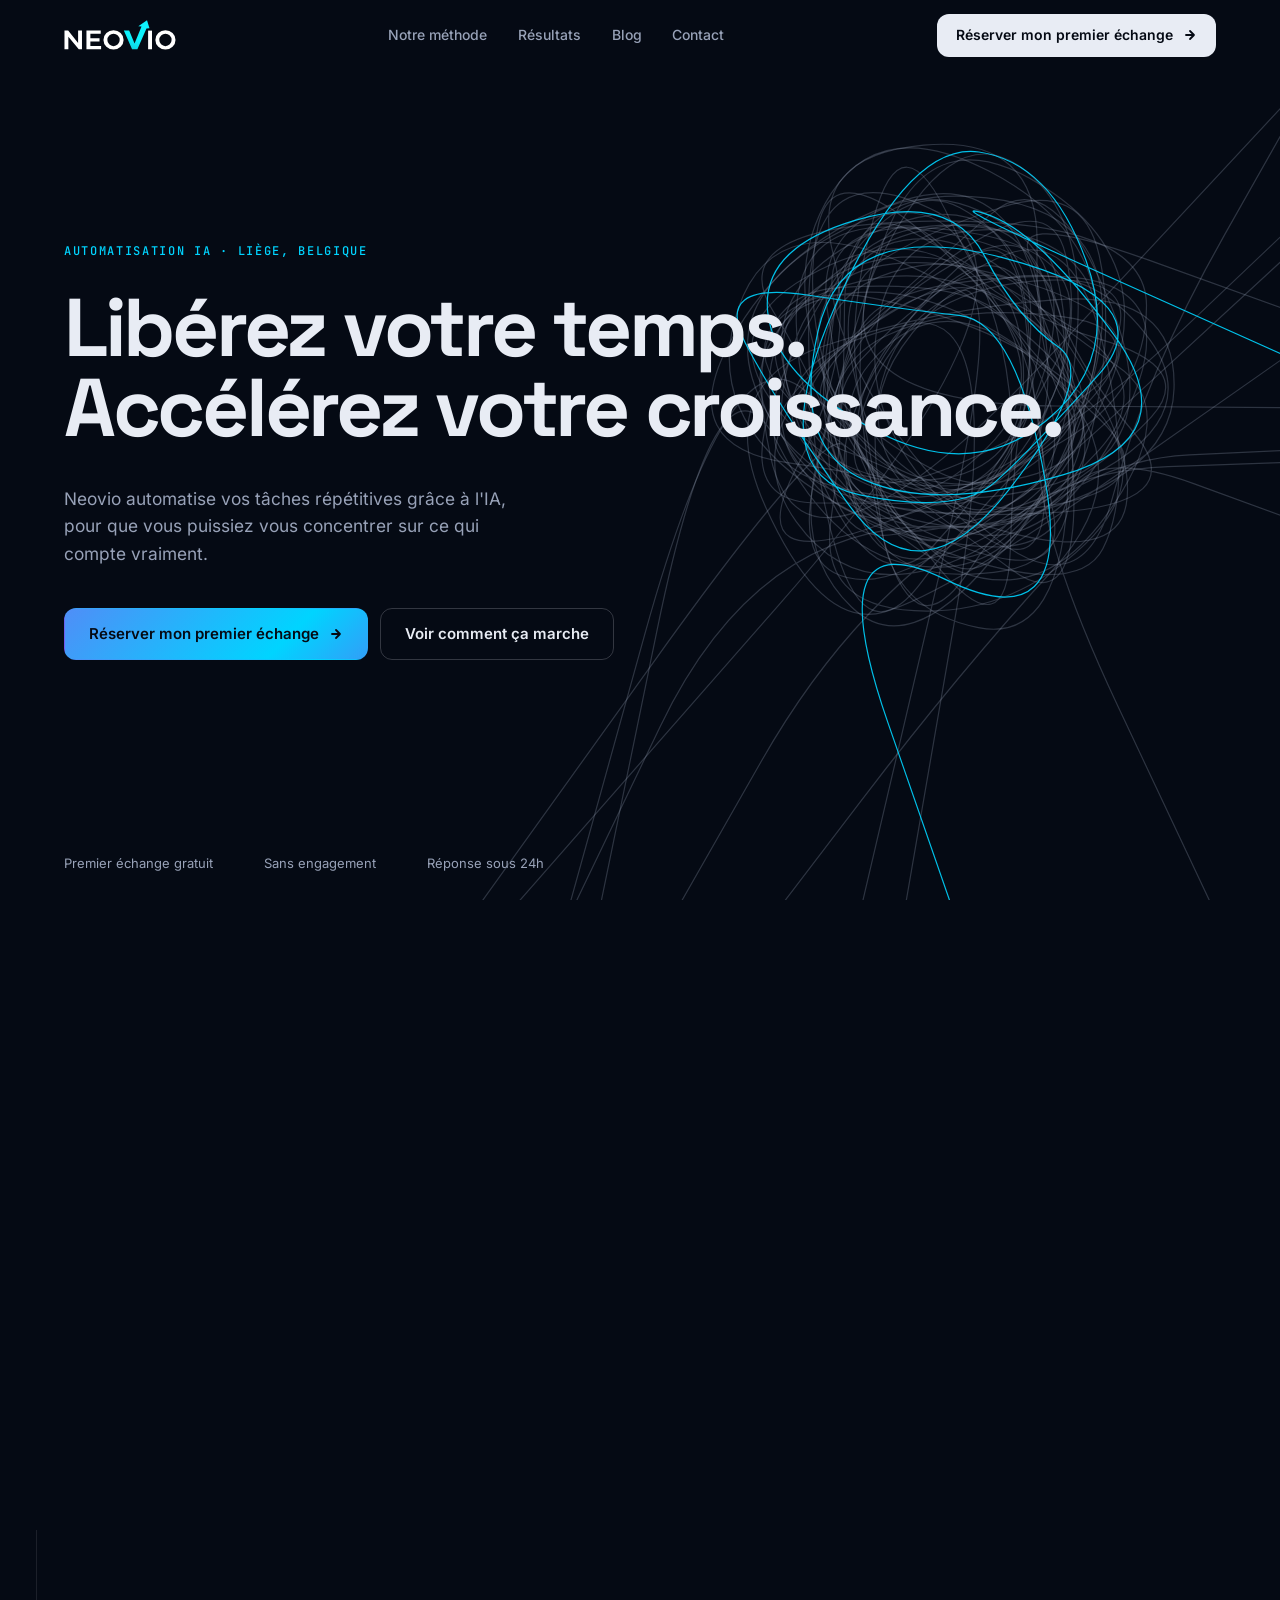
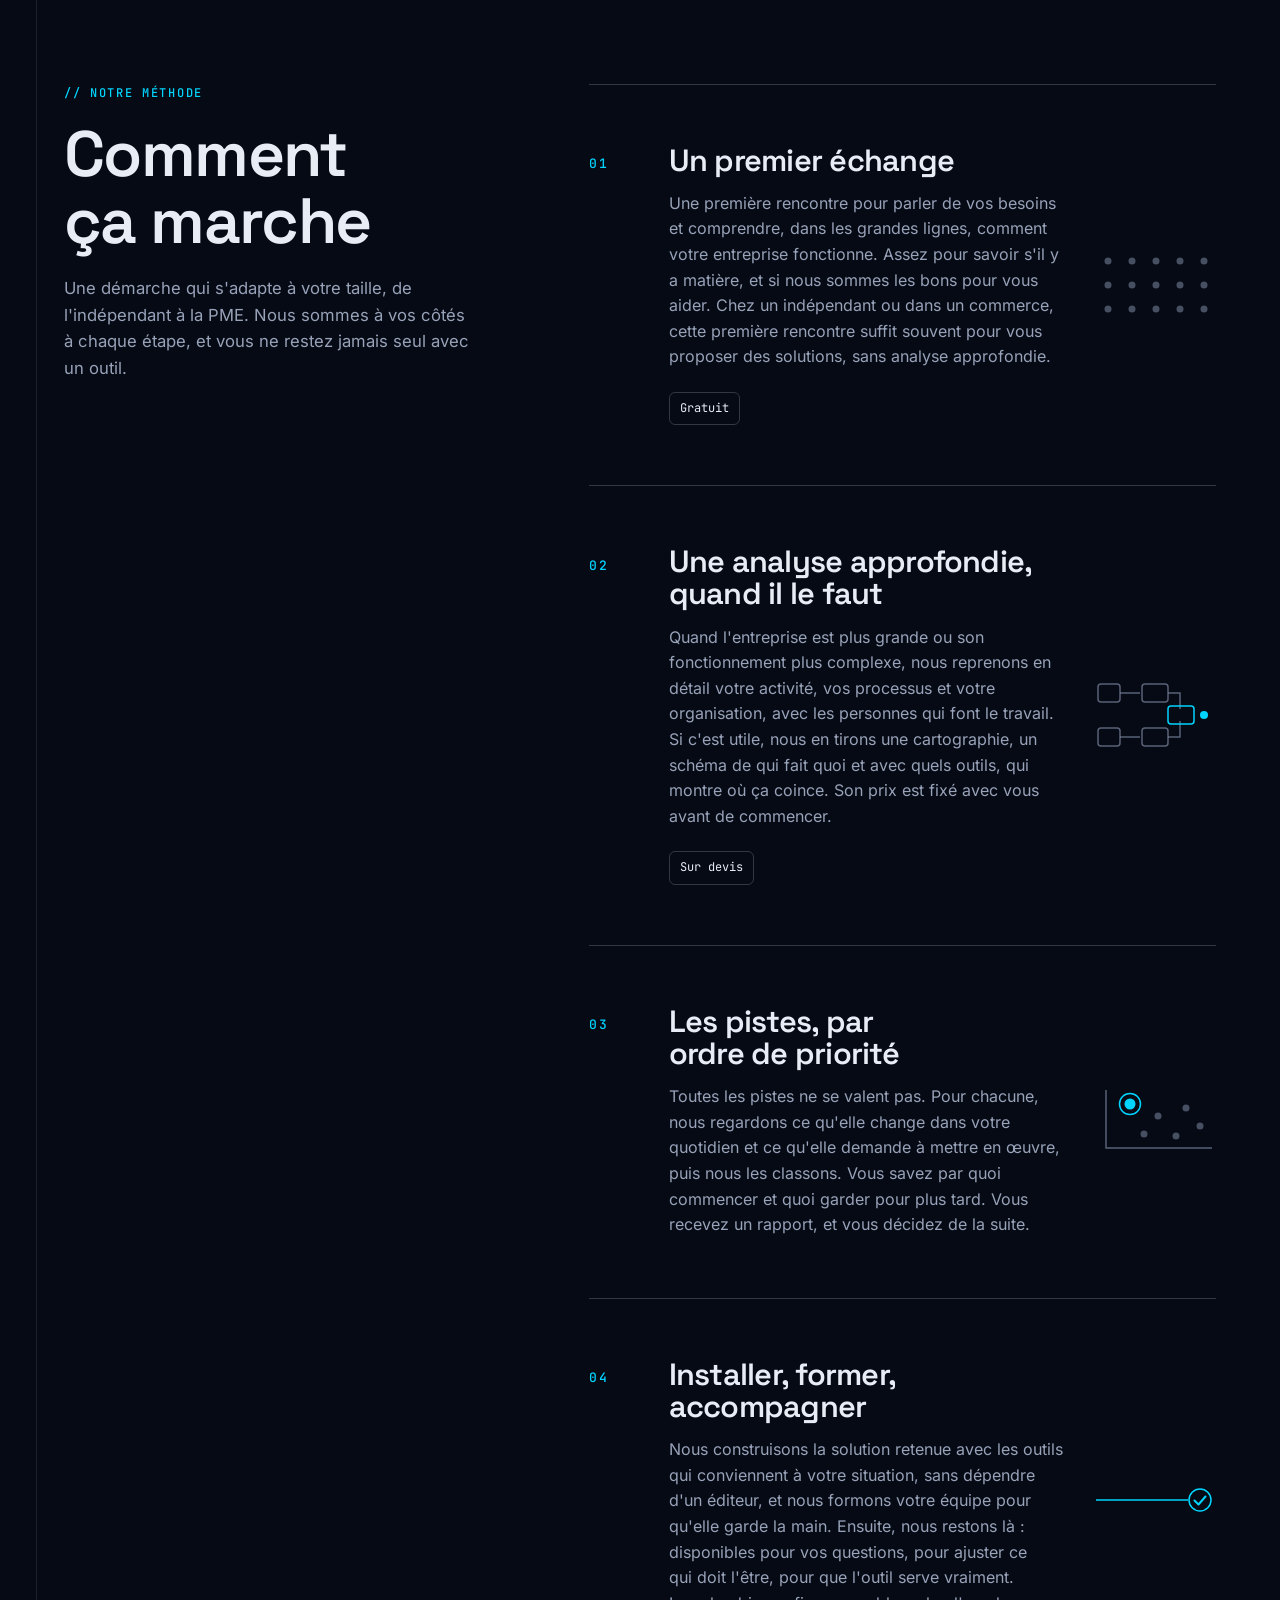
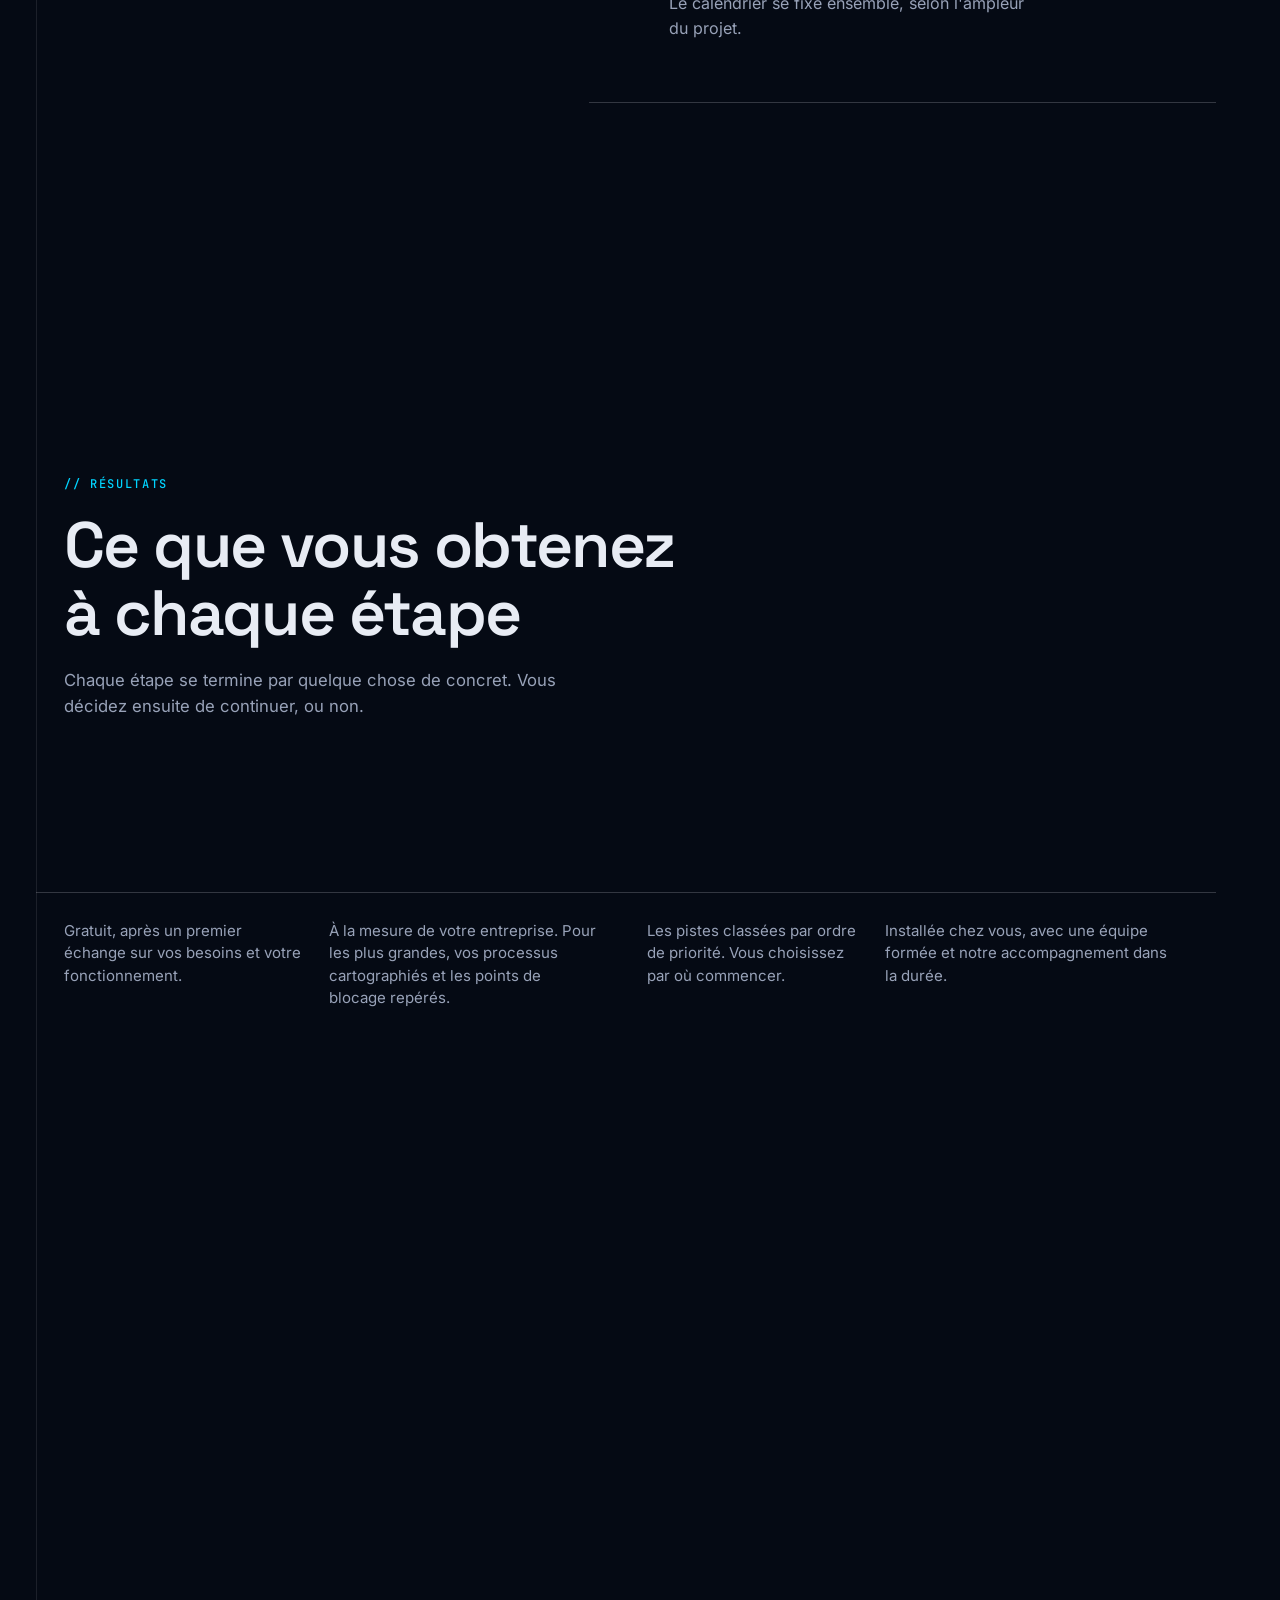
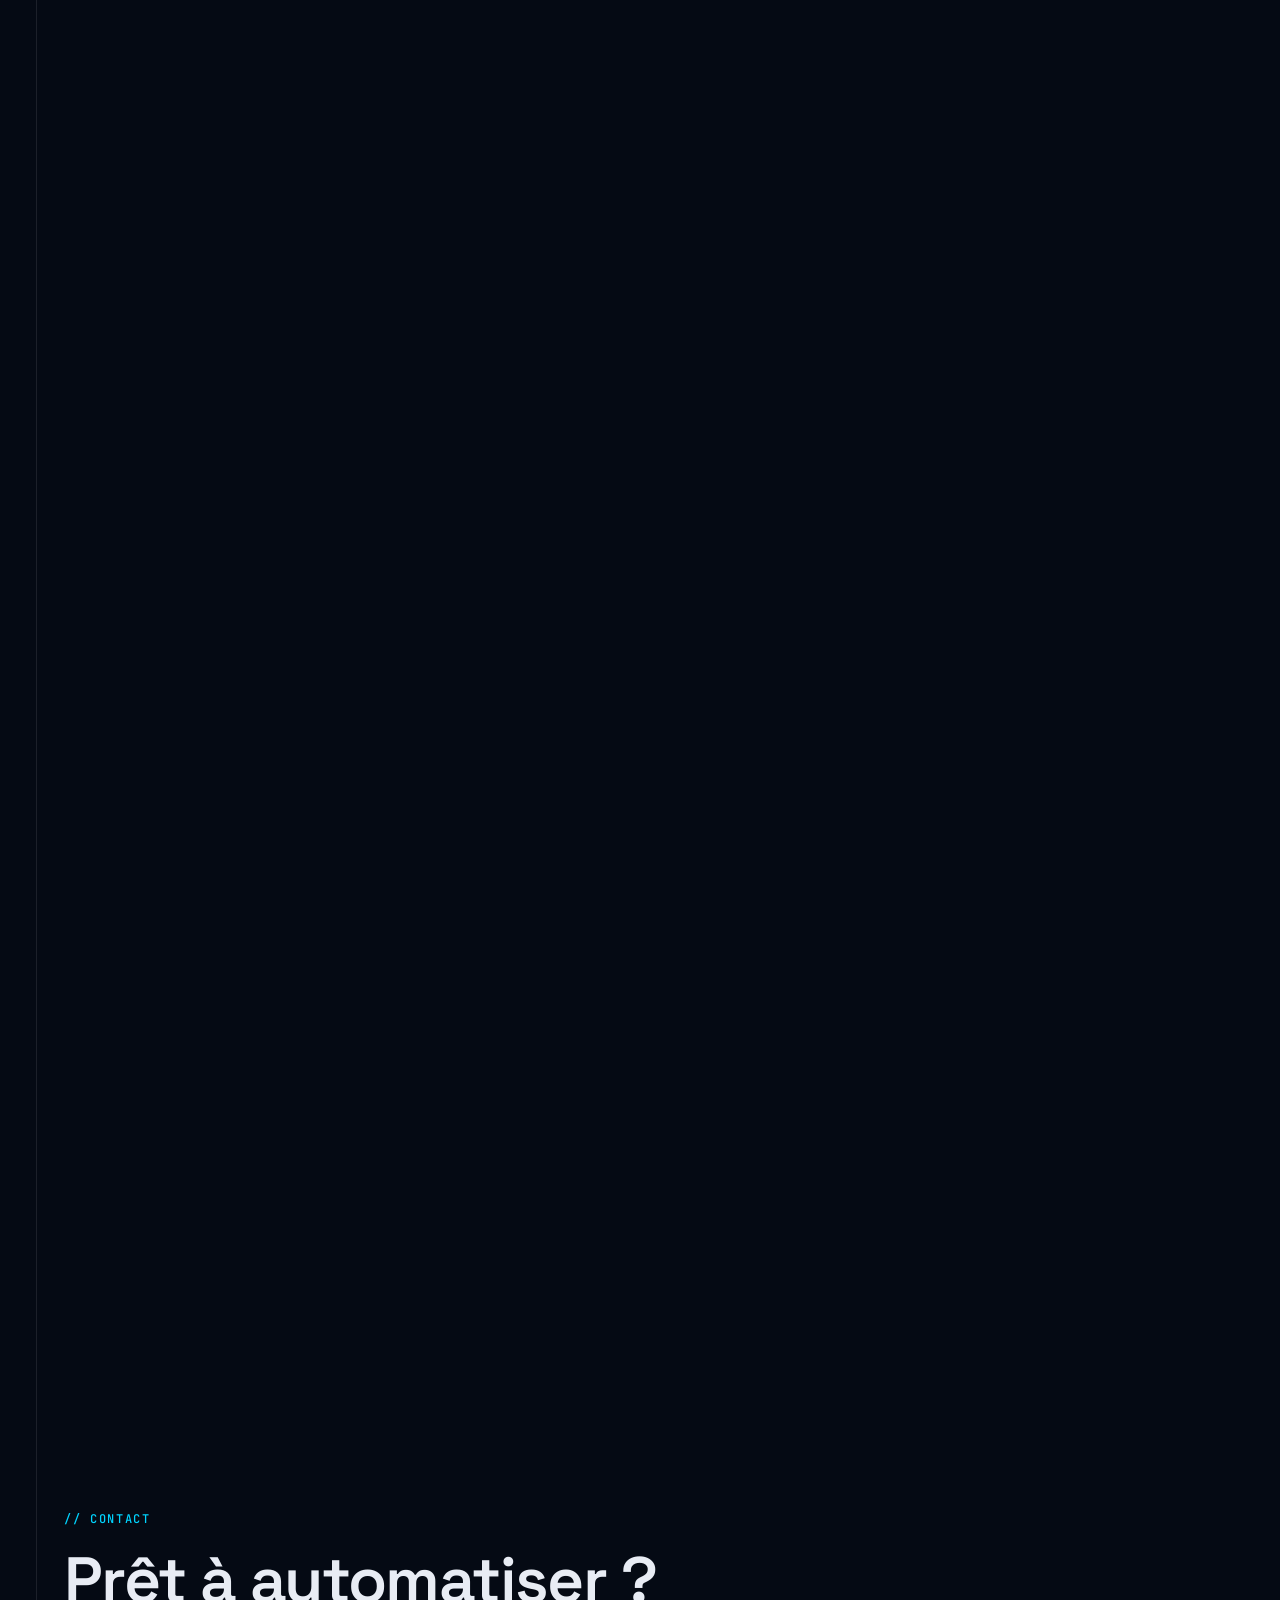
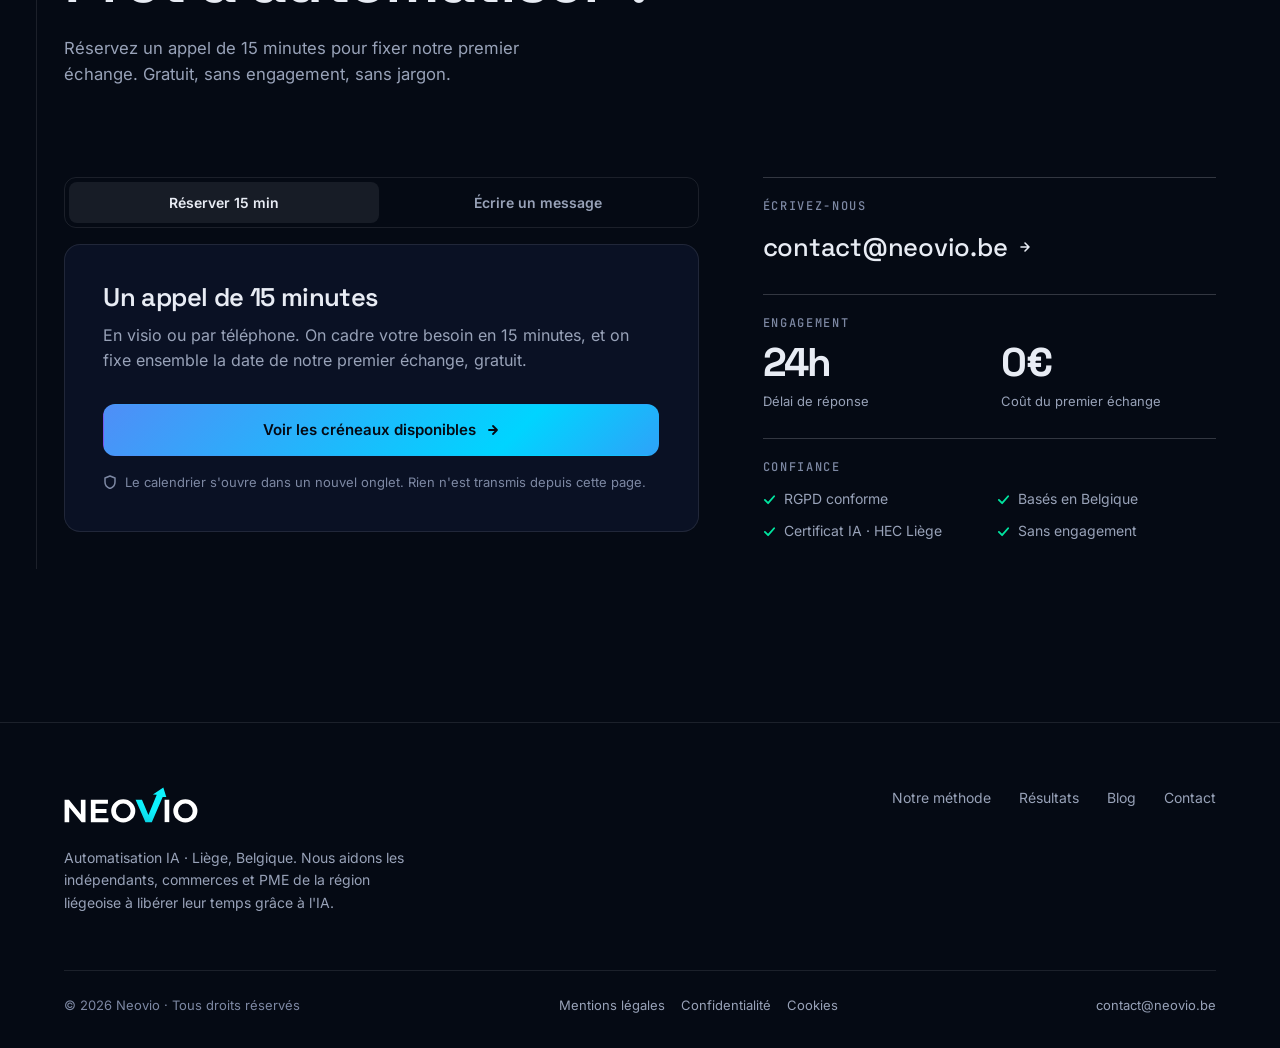
==== index.html @ 2661ee41 "Textes : clarifie la phrase sur les independants a l'etape 1 Co-Authored-By: Claude Fable 5.2 <norep" ====
<!doctype html>
<html lang="fr">
<head>
<meta charset="utf-8" />
<meta name="viewport" content="width=device-width, initial-scale=1" />
<link rel="icon" href="favicon.svg" type="image/svg+xml" />
<title>Neovio · Automatisation IA · Liège, Belgique</title>
<meta name="description" content="Neovio automatise vos tâches répétitives grâce à l'IA. Premier échange gratuit pour indépendants, commerces et PME, à Liège et alentours." />
<link rel="canonical" href="https://www.neovio.be/" />
<meta property="og:type" content="website" />
<meta property="og:title" content="Neovio · Automatisation IA · Liège, Belgique" />
<meta property="og:description" content="Neovio automatise vos tâches répétitives grâce à l'IA. Premier échange gratuit pour indépendants, commerces et PME, à Liège et alentours." />
<meta property="og:url" content="https://www.neovio.be/" />
<script type="application/ld+json">
{
  "@context": "https://schema.org",
  "@type": "ProfessionalService",
  "name": "Neovio",
  "url": "https://www.neovio.be",
  "email": "contact@neovio.be",
  "description": "Agence d'automatisation et IA pour les indépendants, commerces et PME de la région liégeoise.",
  "areaServed": { "@type": "City", "name": "Liège" },
  "inLanguage": "fr-BE"
}
</script>

<!-- Flags set before first paint: `js` enables the hidden start states of
     reveals, `motion` the scroll-driven compositions. Neither exists without
     JavaScript, and `motion` never under prefers-reduced-motion. -->
<script>(function(d){d.classList.add('js');if(!matchMedia('(prefers-reduced-motion: reduce)').matches)d.classList.add('motion')})(document.documentElement)</script>
<link rel="preload" href="assets/fonts/space-grotesk-var-latin.woff2" as="font" type="font/woff2" crossorigin />
<link rel="preload" href="assets/fonts/inter-var-latin.woff2" as="font" type="font/woff2" crossorigin />
<link rel="stylesheet" href="assets/css/site.css" />
<link rel="stylesheet" href="assets/css/home.css" />
<script type="module" src="assets/js/site.js"></script>
</head>
<body>

<a class="skip-link" href="#contenu">Aller au contenu</a>

<!-- ============== NAVIGATION ============== -->
<nav class="nav" id="nav">
  <div class="container nav-inner">
    <a href="#hero" class="brand-logo" aria-label="Neovio - Accueil">
      <img src="assets/neovio-logo-white.svg" width="1851" height="498" alt="Neovio — Agence d'automatisation et IA" />
    </a>
    <div class="nav-links">
      <a href="#processus">Notre méthode</a>
      <a href="#resultats">Résultats</a>
      <a href="blog/index.html">Blog</a>
      <a href="#contact">Contact</a>
    </div>
    <a href="#contact" class="btn btn-primary">
      Réserver mon premier échange
      <svg width="14" height="14" viewBox="0 0 14 14" fill="none"><path d="M3 7H11M11 7L7 3M11 7L7 11" stroke="currentColor" stroke-width="1.8" stroke-linecap="round" stroke-linejoin="round"/></svg>
    </a>
    <button class="nav-toggle" aria-label="Menu" aria-expanded="false" aria-controls="mobile-menu" id="nav-toggle"><span></span></button>
  </div>
</nav>
<div class="mobile-menu" id="mobile-menu" data-lenis-prevent>
  <a href="#processus">Notre méthode</a>
  <a href="#resultats">Résultats</a>
  <a href="blog/index.html">Blog</a>
  <a href="#contact">Contact</a>
  <a href="#contact" class="btn btn-primary">Réserver mon premier échange</a>
</div>

<main id="contenu">

<!-- ============== HERO ==============
     data-scrub="pin": assets/js/motion.js writes the scroll progress of this
     track and draws the thread on the canvas. Without it the hero is static. -->
<section class="hero" id="hero" data-scrub="pin">
  <div class="hero-pin">
    <canvas class="hero-canvas" id="hero-thread" aria-hidden="true"></canvas>

    <div class="container hero-content">
      <p class="hero-kicker mono intro" style="--i:0">Automatisation IA · Liège, Belgique</p>
      <h1>
        <span class="h1-line"><span>Libérez votre temps.</span></span>
        <span class="h1-line"><span style="--i:1">Accélérez votre croissance.</span></span>
      </h1>
      <p class="lead intro" style="--i:3">
        Neovio automatise vos tâches répétitives grâce à l'IA, pour que vous
        puissiez vous concentrer sur ce qui compte vraiment.
      </p>
      <div class="hero-ctas intro" style="--i:4">
        <a href="#contact" class="btn btn-primary btn-lg">
          Réserver mon premier échange
          <svg width="14" height="14" viewBox="0 0 14 14" fill="none" aria-hidden="true"><path d="M3 7H11M11 7L7 3M11 7L7 11" stroke="currentColor" stroke-width="1.8" stroke-linecap="round" stroke-linejoin="round"/></svg>
        </a>
        <a href="#processus" class="btn btn-ghost btn-lg">Voir comment ça marche</a>
      </div>
    </div>

    <div class="hero-knot" aria-hidden="true"></div>

    <div class="container hero-foot intro" style="--i:6">
      <ul class="hero-trust">
        <li>Premier échange gratuit</li>
        <li>Sans engagement</li>
        <li>Réponse sous 24h</li>
      </ul>
    </div>
  </div>
</section>

<!-- Everything after the hero shares one thread, drawn down the left margin. -->
<div class="flow">
<div class="container thread-rail" aria-hidden="true"><div class="thread" data-scrub="thread"></div></div>

<!-- ============== METHOD ==============
     One section for what we do and how: the four steps, in order.
     id="processus" is kept so existing links to it still land here. -->
<section class="section process" id="processus">
  <div class="container process-grid">
    <header class="section-head process-head reveal">
      <p class="section-eyebrow">// Notre méthode</p>
      <h2>Comment ça marche</h2>
      <p class="section-sub">Une démarche qui s'adapte à votre taille, de l'indépendant à la PME. Nous sommes à vos côtés à chaque étape, et vous ne restez jamais seul avec un outil.</p>
    </header>

    <ol class="steps">
      <li class="step reveal">
        <span class="step-num mono">01</span>
        <h3>Un premier échange</h3>
        <p>Une première rencontre pour parler de vos besoins et comprendre, dans les grandes lignes, comment votre entreprise fonctionne. Assez pour savoir s'il y a matière, et si nous sommes les bons pour vous aider. Chez un indépendant ou dans un commerce, cette première rencontre suffit souvent pour vous proposer des solutions, sans analyse approfondie.</p>
        <span class="step-badge">Gratuit</span>
        <svg class="step-fig" viewBox="0 0 120 72" aria-hidden="true"><circle cx="12" cy="12" r="3.5" class="fig-off"/><circle cx="36" cy="12" r="3.5" class="fig-off"/><circle cx="60" cy="12" r="3.5" class="fig-off"/><circle cx="84" cy="12" r="3.5" class="fig-off"/><circle cx="108" cy="12" r="3.5" class="fig-off"/><circle cx="12" cy="36" r="3.5" class="fig-off"/><circle cx="36" cy="36" r="3.5" class="fig-off"/><circle cx="60" cy="36" r="3.5" class="fig-off"/><circle cx="84" cy="36" r="3.5" class="fig-off"/><circle cx="108" cy="36" r="3.5" class="fig-off"/><circle cx="12" cy="60" r="3.5" class="fig-off"/><circle cx="36" cy="60" r="3.5" class="fig-off"/><circle cx="60" cy="60" r="3.5" class="fig-off"/><circle cx="84" cy="60" r="3.5" class="fig-off"/><circle cx="108" cy="60" r="3.5" class="fig-off"/></svg>
      </li>

      <li class="step reveal">
        <span class="step-num mono">02</span>
        <h3>Une analyse approfondie, quand il le faut</h3>
        <p>Quand l'entreprise est plus grande ou son fonctionnement plus complexe, nous reprenons en détail votre activité, vos processus et votre organisation, avec les personnes qui font le travail. Si c'est utile, nous en tirons une cartographie, un schéma de qui fait quoi et avec quels outils, qui montre où ça coince. Son prix est fixé avec vous avant de commencer.</p>
        <span class="step-badge">Sur devis</span>
        <svg class="step-fig" viewBox="0 0 120 72" aria-hidden="true"><path d="M24 14H44M72 14H84V30M84 42V58H72M44 58H24" class="fig-axis"/><rect x="2" y="5" width="22" height="18" rx="3" class="fig-box"/><rect x="46" y="5" width="26" height="18" rx="3" class="fig-box"/><rect x="72" y="27" width="26" height="18" rx="3" class="fig-box fig-box-on"/><circle cx="108" cy="36" r="4" class="fig-on"/><rect x="46" y="49" width="26" height="18" rx="3" class="fig-box"/><rect x="2" y="49" width="22" height="18" rx="3" class="fig-box"/></svg>
      </li>

      <li class="step reveal">
        <span class="step-num mono">03</span>
        <h3>Les pistes, par ordre de priorité</h3>
        <p>Toutes les pistes ne se valent pas. Pour chacune, nous regardons ce qu'elle change dans votre quotidien et ce qu'elle demande à mettre en œuvre, puis nous les classons. Vous savez par quoi commencer et quoi garder pour plus tard. Vous recevez un rapport, et vous décidez de la suite.</p>
        <svg class="step-fig" viewBox="0 0 120 72" aria-hidden="true"><path d="M10 4V62H116" class="fig-axis"/><circle cx="34" cy="18" r="5.5" class="fig-on"/><circle cx="34" cy="18" r="10.5" class="fig-ring"/><circle cx="62" cy="30" r="3.5" class="fig-off"/><circle cx="90" cy="22" r="3.5" class="fig-off"/><circle cx="48" cy="48" r="3.5" class="fig-off"/><circle cx="80" cy="50" r="3.5" class="fig-off"/><circle cx="104" cy="40" r="3.5" class="fig-off"/></svg>
      </li>

      <li class="step reveal">
        <span class="step-num mono">04</span>
        <h3>Installer, former, accompagner</h3>
        <p>Nous construisons la solution retenue avec les outils qui conviennent à votre situation, sans dépendre d'un éditeur, et nous formons votre équipe pour qu'elle garde la main. Ensuite, nous restons là : disponibles pour vos questions, pour ajuster ce qui doit l'être, pour que l'outil serve vraiment. Le calendrier se fixe ensemble, selon l'ampleur du projet.</p>
        <svg class="step-fig" viewBox="0 0 120 72" aria-hidden="true"><path d="M0 36H92" class="fig-line"/><circle cx="104" cy="36" r="11" class="fig-ring"/><path d="M98.5 36.5l4 4 7-8" class="fig-check"/></svg>
      </li>
    </ol>
  </div>
</section>

<!-- ============== RESULTS ==============
     data-scrub="pin": on wide screens with motion enabled this section is a
     tall track and its content stays pinned while --p runs from 0 to 1.
     --x is each commitment's position along the time axis. -->
<section class="results" id="resultats" data-scrub="pin">
  <div class="results-pin">
    <div class="container">
      <header class="section-head reveal">
        <p class="section-eyebrow">// Résultats</p>
        <h2>Ce que vous obtenez à chaque étape</h2>
        <p class="section-sub">Chaque étape se termine par quelque chose de concret. Vous décidez ensuite de continuer, ou non.</p>
      </header>

      <ol class="timeline">
        <li class="milestone reveal" style="--x:0">
          <p class="milestone-num"><span>Un avis</span></p>
          <p class="milestone-label">Gratuit, après un premier échange sur vos besoins et votre fonctionnement.</p>
        </li>
        <li class="milestone reveal" style="--x:0.23">
          <p class="milestone-num"><span>Une analyse</span></p>
          <p class="milestone-label">À la mesure de votre entreprise. Pour les plus grandes, vos processus cartographiés et les points de blocage repérés.</p>
        </li>
        <li class="milestone reveal" style="--x:0.506">
          <p class="milestone-num"><span>Un plan</span></p>
          <p class="milestone-label">Les pistes classées par ordre de priorité. Vous choisissez par où commencer.</p>
        </li>
        <li class="milestone reveal" style="--x:0.712">
          <p class="milestone-num"><span>Une solution</span></p>
          <p class="milestone-label">Installée chez vous, avec une équipe formée et notre accompagnement dans la durée.</p>
        </li>
      </ol>
    </div>
  </div>
</section>

<!-- ============== CONTACT ============== -->
<section class="section" id="contact">
  <div class="container">
    <header class="section-head reveal">
      <p class="section-eyebrow">// Contact</p>
      <h2>Prêt à automatiser ?</h2>
      <p class="section-sub">Réservez un appel de 15 minutes pour fixer notre premier échange. Gratuit, sans engagement, sans jargon.</p>
    </header>

    <div class="contact-grid">
      <div class="contact-panels reveal" id="contact-panels">

        <!-- Segmented switch. `hidden` in the markup, un-hidden by JS block 6:
             without JS the visitor sees exactly the previous page — form only. -->
        <div class="contact-switch" id="contact-switch" role="tablist" aria-label="Comment nous joindre" hidden>
          <button type="button" role="tab" id="tab-booking" aria-controls="panel-booking" aria-selected="true" data-panel="booking">Réserver 15 min</button>
          <button type="button" role="tab" id="tab-form" aria-controls="contact-form" aria-selected="false" data-panel="form">Écrire un message</button>
        </div>

        <div class="form-card booking-panel" id="panel-booking" role="tabpanel" aria-labelledby="tab-booking" hidden>
          <h3>Un appel de 15 minutes</h3>
          <p>En visio ou par téléphone. On cadre votre besoin en 15 minutes, et on fixe ensemble la date de notre premier échange, gratuit.</p>
          <a class="btn btn-primary btn-submit" id="booking-open" href="https://cal.com/neovio-be/premier-echange" target="_blank" rel="noopener">
            Voir les créneaux disponibles
            <svg width="14" height="14" viewBox="0 0 14 14" fill="none"><path d="M3 7H11M11 7L7 3M11 7L7 11" stroke="currentColor" stroke-width="1.8" stroke-linecap="round" stroke-linejoin="round"/></svg>
          </a>
          <div class="privacy-note">
            <svg width="14" height="14" viewBox="0 0 14 14" fill="none" stroke="currentColor" stroke-width="1.5" stroke-linecap="round" stroke-linejoin="round"><path d="M7 1l5 2v4c0 3-2 5.5-5 6.5C4 12.5 2 10 2 7V3l5-2z"/></svg>
            Le calendrier s'ouvre dans un nouvel onglet. Rien n'est transmis depuis cette page.
          </div>
        </div>

      <form class="form-card" id="contact-form" name="contact" method="POST" netlify data-netlify="true" novalidate role="tabpanel" aria-labelledby="tab-form">
        <input type="hidden" name="form-name" value="contact" />
        <div class="field-row">
          <div class="field">
            <label for="firstname">Prénom</label>
            <input class="input" id="firstname" name="firstname" type="text" placeholder="Marc" required />
          </div>
          <div class="field">
            <label for="lastname">Nom</label>
            <input class="input" id="lastname" name="lastname" type="text" placeholder="Dubois" required />
          </div>
        </div>
        <div class="field">
          <label for="business">Entreprise <span class="opt">(optionnel)</span></label>
          <input class="input" id="business" name="business" type="text" placeholder="Ex : mon commerce, mon cabinet…" />
        </div>
        <div class="field-row">
          <div class="field">
            <label for="email">Email</label>
            <input class="input" id="email" name="email" type="email" placeholder="vous@entreprise.be" required />
          </div>
          <div class="field">
            <label for="phone">Téléphone <span class="opt">(optionnel)</span></label>
            <input class="input" id="phone" name="phone" type="tel" placeholder="+32 4 ..." />
          </div>
        </div>
        <div class="field">
          <label for="activity">Votre activité</label>
          <select class="select" id="activity" name="activity" required>
            <option value="">Sélectionnez votre secteur…</option>
            <option>Indépendant</option>
            <option>Commerce</option>
            <option>Cabinet</option>
            <option>Bureau d'études</option>
            <option>Agence</option>
            <option>PME de service</option>
            <option>Autre</option>
          </select>
        </div>
        <div class="field">
          <label for="message">Message</label>
          <textarea class="textarea" id="message" name="message" placeholder="Parlez-nous de votre activité et des tâches que vous aimeriez automatiser…"></textarea>
        </div>
        <button type="submit" class="btn btn-primary btn-submit">
          Envoyer ma demande
          <svg width="14" height="14" viewBox="0 0 14 14" fill="none"><path d="M3 7H11M11 7L7 3M11 7L7 11" stroke="currentColor" stroke-width="1.8" stroke-linecap="round" stroke-linejoin="round"/></svg>
        </button>
        <div class="privacy-note">
          <svg width="14" height="14" viewBox="0 0 14 14" fill="none" stroke="currentColor" stroke-width="1.5" stroke-linecap="round" stroke-linejoin="round"><path d="M7 1l5 2v4c0 3-2 5.5-5 6.5C4 12.5 2 10 2 7V3l5-2z"/></svg>
          Vos données restent confidentielles. Aucun spam.
        </div>
        <div class="form-error" id="form-error" role="alert" hidden>
          Une erreur est survenue. Veuillez réessayer ou nous contacter par email.
        </div>
        <div class="form-success" id="form-success">
          ✓ Merci ! Votre demande a bien été envoyée. Nous vous recontactons sous 24h.
        </div>
      </form>
      </div>

      <aside class="contact-aside reveal">
        <div class="contact-card">
          <h4>Écrivez-nous</h4>
          <a class="contact-mail" href="mailto:contact@neovio.be">
            contact@neovio.be
            <svg width="16" height="16" viewBox="0 0 16 16" fill="none"><path d="M4 8h8M12 8L8 4M12 8L8 12" stroke="currentColor" stroke-width="1.6" stroke-linecap="round" stroke-linejoin="round"/></svg>
          </a>
        </div>

        <div class="contact-card">
          <h4>Engagement</h4>
          <div class="contact-stats">
            <div class="contact-stat">
              <div class="contact-stat-num">24h</div>
              <div class="contact-stat-label">Délai de réponse</div>
            </div>
            <div class="contact-stat">
              <div class="contact-stat-num">0€</div>
              <div class="contact-stat-label">Coût du premier échange</div>
            </div>
          </div>
        </div>

        <div class="contact-card">
          <h4>Confiance</h4>
          <div class="trust-badges">
            <span class="trust-badge"><svg width="13" height="13" viewBox="0 0 14 14" fill="none"><path d="M2 7.5L5.5 11L12 3.5" stroke="currentColor" stroke-width="2" stroke-linecap="round" stroke-linejoin="round"/></svg> RGPD conforme</span>
            <span class="trust-badge"><svg width="13" height="13" viewBox="0 0 14 14" fill="none"><path d="M2 7.5L5.5 11L12 3.5" stroke="currentColor" stroke-width="2" stroke-linecap="round" stroke-linejoin="round"/></svg> Basés en Belgique</span>
            <span class="trust-badge"><svg width="13" height="13" viewBox="0 0 14 14" fill="none"><path d="M2 7.5L5.5 11L12 3.5" stroke="currentColor" stroke-width="2" stroke-linecap="round" stroke-linejoin="round"/></svg> Certificat IA · HEC Liège</span>
            <span class="trust-badge"><svg width="13" height="13" viewBox="0 0 14 14" fill="none"><path d="M2 7.5L5.5 11L12 3.5" stroke="currentColor" stroke-width="2" stroke-linecap="round" stroke-linejoin="round"/></svg> Sans engagement</span>
          </div>
        </div>
      </aside>
    </div>
  </div>
</section>

</div>
</main>

<!-- ============== FOOTER ============== -->
<footer>
  <div class="container">
    <div class="footer-top">
      <div class="footer-brand">
        <a href="#hero" class="brand-logo">
          <img src="assets/neovio-logo-white.svg" width="1851" height="498" alt="Neovio — Agence d'automatisation et IA" />
        </a>
        <p>Automatisation IA · Liège, Belgique. Nous aidons les indépendants, commerces et PME de la région liégeoise à libérer leur temps grâce à l'IA.</p>
      </div>
      <div class="footer-links">
        <a href="#processus">Notre méthode</a>
        <a href="#resultats">Résultats</a>
        <a href="blog/index.html">Blog</a>
        <a href="#contact">Contact</a>
      </div>
    </div>
    <div class="footer-bottom">
      <span>© 2026 Neovio · Tous droits réservés</span>
      <div style="display:flex;gap:16px;flex-wrap:wrap;">
        <a href="mentions-legales.html">Mentions légales</a>
        <a href="politique-confidentialite.html">Confidentialité</a>
        <a href="politique-cookies.html">Cookies</a>
      </div>
      <a href="mailto:contact@neovio.be">contact@neovio.be</a>
    </div>
  </div>
</footer>

<div class="cta-bar" id="cta-bar" hidden>
  <a href="#contact" class="btn btn-primary btn-lg">
    Réserver mon premier échange
    <svg width="14" height="14" viewBox="0 0 14 14" fill="none" aria-hidden="true"><path d="M3 7H11M11 7L7 3M11 7L7 11" stroke="currentColor" stroke-width="1.8" stroke-linecap="round" stroke-linejoin="round"/></svg>
  </a>
</div>

</body>
</html>
---- assets/css/site.css ----
/* =========================================================
   Neovio — shared styles (every page)
   Fonts, tokens, base, navigation, buttons, footer, motion rules.
   ========================================================= */

/* Self-hosted variable fonts: one file per family, no third-party request */
@font-face {
  font-family: 'Inter';
  font-style: normal;
  font-weight: 400 700;
  font-display: swap;
  src: url('../fonts/inter-var-latin.woff2') format('woff2');
}
@font-face {
  font-family: 'Space Grotesk';
  font-style: normal;
  font-weight: 400 700;
  font-display: swap;
  src: url('../fonts/space-grotesk-var-latin.woff2') format('woff2');
}
@font-face {
  font-family: 'JetBrains Mono';
  font-style: normal;
  font-weight: 400 700;
  font-display: swap;
  src: url('../fonts/jetbrains-mono-var-latin.woff2') format('woff2');
}

/* Scroll progress of a scene, 0 → 1, written by assets/js/motion.js.
   The initial value is the END state: with no JS, or under reduced motion,
   every scrubbed scene simply shows its finished composition. */
@property --p {
  syntax: '<number>';
  inherits: true;
  initial-value: 1;
}

/* =========================================================
   TOKENS
   ========================================================= */
:root {
  /* Colour — BRAND.md, dark theme */
  --bg:        #050A14;
  --bg-2:      #0A1124;
  --bg-3:      #0D1629;
  --line:      rgba(232, 236, 244, 0.10);
  --line-2:    rgba(232, 236, 244, 0.20);
  --text:      #E8ECF4;
  --text-dim:  #98A2B8;
  --text-mute: #7D88A3;   /* #6B7693 lightened: AA on --bg for small text */

  --blue:    #4F8EF7;
  --cyan:    #00D4FF;
  --violet:  #7B4FED;
  --mint:    #00E5A0;
  --coral:   #FF5D6C;

  /* Signature gradient: one element per screen, never more. Stretched so the
     violet end falls outside the box — dark label text stays AA on all of it. */
  --grad: linear-gradient(135deg, #4F8EF7 0%, #00D4FF 50%, #7B4FED 100%);

  /* Type */
  --font-display: 'Space Grotesk', system-ui, sans-serif;
  --font-body:    'Inter', system-ui, sans-serif;
  --font-mono:    'JetBrains Mono', ui-monospace, monospace;

  /* Layout */
  --gutter: clamp(20px, 5vw, 72px);
  --container: 1240px;
  --thread-off: 28px;          /* distance between the thread and the content edge */
  --nav-h: 72px;
  --section-pad: clamp(88px, 12vw, 168px);
  --r-sm: 8px;
  --r-md: 12px;
  --r-lg: 16px;

  /* Motion system: every animation on the site picks from these */
  --ease-out:    cubic-bezier(0.16, 1, 0.3, 1);    /* entrances */
  --ease-in-out: cubic-bezier(0.65, 0, 0.35, 1);   /* moves, page transitions */
  --dur-1: 150ms;   /* hover, focus */
  --dur-2: 400ms;   /* small elements */
  --dur-3: 800ms;   /* blocks */
  --dur-4: 1200ms;  /* hero intro */
  --shift-1: 8px;
  --shift-2: 24px;
  --shift-3: 64px;
  --stagger: 60ms;
}
@media (max-width: 720px) {
  :root { --thread-off: 10px; --nav-h: 60px; }
}

/* =========================================================
   BASE
   ========================================================= */
*, *::before, *::after { box-sizing: border-box; }
html, body { margin: 0; padding: 0; }
/* No scroll-behavior: smooth here: it fights Lenis. Anchors clear the fixed nav. */
html { background: var(--bg); scroll-padding-top: calc(var(--nav-h) + 12px); }

body {
  font-family: var(--font-body);
  background: var(--bg);
  color: var(--text);
  line-height: 1.6;
  -webkit-font-smoothing: antialiased;
  /* clip, not hidden: hidden makes body a scroll container and breaks position: sticky */
  overflow-x: clip;
}

h1, h2, h3, h4 {
  font-family: var(--font-display);
  font-weight: 600;
  letter-spacing: -0.025em;
  line-height: 1.05;
  margin: 0;
  text-wrap: balance;
}
p { margin: 0; text-wrap: pretty; }
a { color: inherit; text-decoration: none; }
button { font-family: inherit; cursor: pointer; border: none; background: none; color: inherit; }
img { max-width: 100%; display: block; }
::selection { background: rgba(0, 212, 255, 0.28); color: #fff; }

.container {
  width: min(100% - 2 * var(--gutter), var(--container));
  margin-inline: auto;
}

/* Mono label: `// Nos services`, step numbers, tool names */
.section-eyebrow,
.mono {
  font-family: var(--font-mono);
  font-size: 12px;
  font-weight: 500;
  letter-spacing: 0.14em;
  text-transform: uppercase;
  color: var(--cyan);
}

:focus-visible {
  outline: 2px solid var(--cyan);
  outline-offset: 3px;
  border-radius: 4px;
}

.skip-link {
  position: absolute;
  left: var(--gutter);
  top: -100px;
  z-index: 200;
  padding: 10px 14px;
  border-radius: var(--r-sm);
  background: var(--text);
  color: var(--bg);
  font-size: 14px;
  font-weight: 600;
}
.skip-link:focus { top: 12px; }

/* =========================================================
   NAVIGATION
   ========================================================= */
.nav {
  position: fixed;
  inset: 0 0 auto 0;
  z-index: 100;
  height: var(--nav-h);
  display: flex;
  align-items: center;
  /* Always opaque: reading pages have no script to flag the scrolled state. */
  background: var(--bg);
  border-bottom: 1px solid transparent;
  transition: border-color var(--dur-2) var(--ease-out);
  view-transition-name: site-nav;
}
.nav.scrolled { border-bottom-color: var(--line); }
.nav-inner {
  display: flex;
  align-items: center;
  justify-content: space-between;
  gap: 24px;
}
.brand-logo { display: inline-flex; align-items: center; }
.brand-logo img { height: 30px; width: auto; }
.footer-brand .brand-logo img { height: 36px; }

.nav-links {
  display: flex;
  align-items: center;
  gap: clamp(16px, 2.4vw, 36px);
}
.nav-links a {
  position: relative;
  padding: 8px 0;
  color: var(--text-dim);
  font-size: 14px;
  font-weight: 500;
  transition: color var(--dur-1) ease;
}
.nav-links a::after {
  content: "";
  position: absolute;
  left: 0; right: 0; bottom: 2px;
  height: 1px;
  background: var(--cyan);
  transform: scaleX(0);
  transform-origin: left;
  transition: transform var(--dur-2) var(--ease-out);
}
.nav-links a:hover { color: var(--text); }
.nav-links a:hover::after { transform: scaleX(1); }

/* =========================================================
   BUTTONS
   ========================================================= */
.btn {
  display: inline-flex;
  align-items: center;
  justify-content: center;
  gap: 10px;
  padding: 12px 18px;
  border-radius: var(--r-md);
  border: 1px solid transparent;
  font-size: 14px;
  font-weight: 600;
  line-height: 1.2;
  white-space: nowrap;
  cursor: pointer;
  transition: border-color var(--dur-1) ease, background-color var(--dur-1) ease, background-position var(--dur-2) var(--ease-out);
}
.btn svg { transition: transform var(--dur-2) var(--ease-out); }
.btn:hover svg { transform: translateX(4px); }

.btn-primary {
  color: var(--bg);
  background-image: var(--grad);
  background-size: 150% 100%;
  background-position: 0% 50%;
}
.btn-primary:hover { background-position: 28% 50%; }
/* The nav button is always on screen: flat, so the signature gradient stays
   unique to the one call to action of the section being read. */
.nav .btn-primary { background: var(--text); }
.nav .btn-primary:hover { background: #fff; }

.btn-ghost {
  color: var(--text);
  border-color: var(--line-2);
}
.btn-ghost:hover { border-color: var(--text-dim); background-color: rgba(232, 236, 244, 0.04); }

.btn-lg { padding: 16px 24px; font-size: 15px; }

/* =========================================================
   MOBILE MENU
   ========================================================= */
.nav-toggle {
  display: none;
  width: 44px; height: 44px;
  border-radius: var(--r-md);
  border: 1px solid var(--line-2);
  align-items: center; justify-content: center;
}
.nav-toggle span { display: block; width: 18px; height: 1.5px; background: var(--text); position: relative; }
.nav-toggle span::before, .nav-toggle span::after {
  content: ""; position: absolute; left: 0; width: 18px; height: 1.5px; background: var(--text);
}
.nav-toggle span::before { top: -6px; }
.nav-toggle span::after { top: 6px; }

.mobile-menu {
  display: none;
  position: fixed;
  top: var(--nav-h); left: 0; right: 0;
  z-index: 99;
  padding: 8px var(--gutter) 24px;
  background: var(--bg);
  border-bottom: 1px solid var(--line);
}
.mobile-menu.open { display: block; }
.mobile-menu a:not(.btn) {
  display: block;
  padding: 16px 0;
  border-bottom: 1px solid var(--line);
  font-family: var(--font-display);
  font-size: 22px;
  font-weight: 500;
}
.mobile-menu .btn { width: 100%; margin-top: 20px; }

@media (max-width: 860px) {
  .nav-links { display: none; }
  /* Pages with a menu button fold the CTA into the menu; the others keep it. */
  .nav-inner:has(.nav-toggle) > .btn-primary { display: none; }
  .nav-toggle { display: inline-flex; }
  .brand-logo img { height: 26px; }
}

/* =========================================================
   FOOTER
   ========================================================= */
footer {
  position: relative;
  z-index: 2;
  border-top: 1px solid var(--line);
  padding: 64px 0 32px;
  background: var(--bg);
}
.footer-top {
  display: flex;
  justify-content: space-between;
  align-items: flex-start;
  gap: 40px;
  flex-wrap: wrap;
  margin-bottom: 56px;
}
.footer-brand p {
  margin-top: 16px;
  color: var(--text-dim);
  font-size: 14px;
  max-width: 340px;
}
.footer-links { display: flex; gap: 28px; flex-wrap: wrap; }
.footer-links a, .footer-bottom a {
  color: var(--text-dim);
  font-size: 14px;
  transition: color var(--dur-1) ease;
}
.footer-links a:hover, .footer-bottom a:hover { color: var(--text); }
.footer-bottom {
  display: flex;
  justify-content: space-between;
  gap: 12px 24px;
  padding-top: 24px;
  border-top: 1px solid var(--line);
  font-size: 13px;
  color: var(--text-mute);
  flex-wrap: wrap;
}
.footer-bottom a { font-size: 13px; }
@media (max-width: 720px) {
  .footer-top { flex-direction: column; gap: 28px; }
  .footer-bottom { flex-direction: column; }
}

/* =========================================================
   REVEAL ON ENTER
   The hidden start state only exists once JS has flagged itself: without JS,
   or if the script fails, everything stays readable.
   ========================================================= */
.js .reveal {
  opacity: 0;
  transform: translateY(var(--shift-2));
  transition: opacity var(--dur-3) var(--ease-out), transform var(--dur-3) var(--ease-out);
}
.js .reveal.in { opacity: 1; transform: none; }

/* =========================================================
   REDUCED MOTION — same content, no travel, no smooth scroll
   ========================================================= */
@media (prefers-reduced-motion: reduce) {
  :root {
    --dur-1: 0.01ms; --dur-2: 0.01ms; --dur-3: 0.01ms; --dur-4: 0.01ms;
    --shift-1: 0px; --shift-2: 0px; --shift-3: 0px; --stagger: 0ms;
  }
  *, *::before, *::after {
    animation-duration: 0.01ms !important;
    animation-delay: 0ms !important;
    animation-iteration-count: 1 !important;
    transition-duration: 0.01ms !important;
    transition-delay: 0ms !important;
  }
}

/* =========================================================
   LENIS (smooth scroll, fine pointers only) — from lenis.css 1.3.27
   ========================================================= */
html.lenis, html.lenis body { height: auto; }
.lenis:not(.lenis-autoToggle).lenis-stopped { overflow: clip; }
.lenis [data-lenis-prevent] { overscroll-behavior: contain; }

/* =========================================================
   PAGE TRANSITIONS — cross-document, progressive enhancement.
   Both pages opt in through this file. The nav holds still; a blog title
   morphs into its article heading (names set inline, unique per page).
   ========================================================= */
@media (prefers-reduced-motion: no-preference) {
  @view-transition { navigation: auto; }
  ::view-transition-group(*) {
    animation-duration: var(--dur-2);
    animation-timing-function: var(--ease-in-out);
  }
}
---- assets/css/home.css ----
/* =========================================================
   Neovio — home page
   ========================================================= */

/* =========================================================
   HERO
   Static by default. With `.motion` on a wide screen it becomes a tall track
   whose content stays pinned while the thread untangles (assets/js/motion.js).
   ========================================================= */
.hero { position: relative; z-index: 1; }
.hero-pin {
  position: relative;
  min-height: 100svh;
  display: grid;
  grid-template-rows: 1fr auto auto;
  padding-top: var(--nav-h);
  overflow: clip;
}
@media (min-width: 861px) and (min-height: 620px) {
  .motion .hero { height: 170svh; }
  .motion .hero-pin { position: sticky; top: 0; height: 100svh; }
}

.hero-canvas {
  position: absolute;
  inset: 0;
  width: 100%;
  height: 100%;
  pointer-events: none;
  display: none;
}
.motion .hero-canvas { display: block; }

.hero-content {
  position: relative;
  align-self: center;
  padding-block: clamp(32px, 6vh, 72px);
}
.hero-kicker { margin-bottom: clamp(20px, 3vh, 36px); }

.hero h1 {
  font-size: clamp(40px, 6.4vw, 96px);
  font-weight: 700;
  letter-spacing: -0.04em;
  line-height: 0.98;
}
/* Each sentence rises from behind its own baseline. The padding keeps
   descenders inside the clip; the negative margin gives the space back. */
.h1-line {
  display: block;
  overflow: clip;
  padding-bottom: 0.14em;
  margin-bottom: -0.14em;
}
.h1-line > span { display: block; }

.hero .lead {
  margin-top: clamp(24px, 4vh, 40px);
  max-width: 46ch;
  font-size: clamp(16px, 1.35vw, 19px);
  color: var(--text-dim);
}
.hero-ctas {
  margin-top: clamp(28px, 4.5vh, 44px);
  display: flex;
  gap: 12px;
  flex-wrap: wrap;
}

.hero-foot { position: relative; }
.hero-trust {
  list-style: none;
  margin: 0;
  padding: 22px 0 26px;
  display: flex;
  flex-wrap: wrap;
  gap: 8px clamp(24px, 4vw, 56px);
  /* The thread's resting place. Under `.motion` the canvas draws it instead. */
  border-top: 1px solid var(--cyan);
  font-size: 13px;
  color: var(--text-dim);
}
.motion .hero-trust { border-top-color: transparent; }

/* Load sequence — CSS only, so it never waits for a script. The start state
   keeps a sliver of opacity: the H1 is the LCP element and must count as
   painted on the first frame. */
@keyframes rise {
  from { opacity: 0.01; transform: translateY(60%); }
  to   { opacity: 1; transform: none; }
}
@keyframes fade-up {
  from { opacity: 0; transform: translateY(var(--shift-2)); }
  to   { opacity: 1; transform: none; }
}
.js .h1-line > span {
  animation: rise var(--dur-3) var(--ease-out) both;
  animation-delay: calc(var(--i, 0) * var(--stagger) * 2);
}
.js .intro {
  animation: fade-up var(--dur-3) var(--ease-out) both;
  animation-delay: calc(120ms + var(--i, 0) * var(--stagger));
}

@media (max-width: 860px) {
  .hero-content { align-self: start; padding-top: clamp(40px, 9vh, 88px); padding-bottom: 8px; }
  /* Reserved band for the tangle (canvas), so it never covers text or buttons. */
  .motion .hero-knot { height: clamp(120px, 18svh, 168px); }
  .hero-ctas .btn { flex: 1 1 100%; }
  .hero-trust { display: grid; grid-template-columns: 1fr 1fr; }
}

/* =========================================================
   THREAD
   One line down the left margin, from the hero to the last section. The
   track is always there; the cyan fill follows the reading position.
   ========================================================= */
.flow { position: relative; }
.thread-rail {
  position: absolute;
  inset: 0 0 var(--section-pad);
  margin-inline: auto;
  pointer-events: none;
}
.thread {
  position: absolute;
  top: 0; bottom: 0;
  left: calc(-1 * var(--thread-off));
  width: 1px;
  background: var(--line);
}
.thread::before {
  content: "";
  position: absolute;
  inset: 0;
  background: var(--cyan);
  transform-origin: top;
  transform: scaleY(var(--p));
}
.thread::after {
  content: "";
  position: absolute;
  left: -3px; bottom: -3px;
  width: 7px; height: 7px;
  border-radius: 50%;
  background: var(--cyan);
  opacity: calc((var(--p) - 0.985) * 80);
}

/* =========================================================
   SECTION SHELL
   ========================================================= */
.section, .results { position: relative; z-index: 1; }
.section { padding: var(--section-pad) 0; }

.section-head { max-width: 780px; margin-bottom: clamp(48px, 7vw, 96px); }
.section-head h2 {
  margin-top: 18px;
  font-size: clamp(34px, 5vw, 68px);
}
.section-sub {
  margin-top: 20px;
  max-width: 52ch;
  font-size: clamp(16px, 1.3vw, 19px);
  color: var(--text-dim);
}

/* =========================================================
   METHOD — heading stays, the four steps scroll past it
   ========================================================= */
.process-grid {
  display: grid;
  grid-template-columns: minmax(0, 5fr) minmax(0, 7fr);
  gap: clamp(32px, 6vw, 96px);
  align-items: start;
}
.process-head {
  position: sticky;
  top: calc(var(--nav-h) + 48px);
  margin-bottom: 0;
}
.steps { list-style: none; margin: 0; padding: 0; }
.step {
  display: grid;
  grid-template-columns: 56px minmax(0, 1fr) 120px;
  column-gap: 24px;
  padding: clamp(32px, 5vw, 60px) 0;
  border-top: 1px solid var(--line-2);
}
.step:last-child { border-bottom: 1px solid var(--line-2); }
.step-num { grid-row: 1 / span 3; padding-top: 0.75em; font-size: 13px; }
.step h3 { grid-column: 2; font-size: clamp(24px, 2.4vw, 34px); }
.step p { grid-column: 2; margin-top: 14px; max-width: 52ch; color: var(--text-dim); }
/* Step figures. Read top to bottom they are the diagram of the method:
   everything observed, the leads among it, the leads ranked, one in service. */
.step-fig {
  grid-column: 3;
  grid-row: 1 / span 3;
  align-self: center;
  order: 1;
  width: 120px;
  height: 72px;
}
.fig-off { fill: var(--text-mute); opacity: 0.55; }
.fig-on { fill: var(--cyan); }
.fig-line { stroke: var(--cyan); stroke-width: 1.5; fill: none; }
.fig-ring { stroke: var(--cyan); stroke-width: 1.5; fill: none; }
.fig-axis { stroke: var(--text-mute); stroke-width: 1.5; fill: none; opacity: 0.7; }
.fig-box { stroke: var(--text-mute); stroke-width: 1.5; fill: none; opacity: 0.7; }
.fig-box-on { stroke: var(--cyan); opacity: 1; }
.fig-check { stroke: var(--cyan); stroke-width: 2; fill: none; stroke-linecap: round; stroke-linejoin: round; }
.step-badge {
  grid-column: 2;
  justify-self: start;
  margin-top: 22px;
  padding: 6px 10px;
  border: 1px solid var(--line-2);
  border-radius: 6px;
  font-family: var(--font-mono);
  font-size: 12px;
  color: var(--text);
}

/* =========================================================
   RESULTS — the page's peak
   Default (mobile, no JS, reduced motion): four commitments in a plain grid.
   With `.motion` on a wide screen: the section is pinned and the thread turns
   into a time axis; each commitment rises as the axis reaches it.
   ========================================================= */
.results { padding: var(--section-pad) 0; }
.timeline {
  --num-size: clamp(36px, 10vw, 52px);
  list-style: none;
  margin: 0; padding: 0;
  display: grid;
  grid-template-columns: 1fr;
}
.milestone {
  padding: 24px 0 36px;
  border-top: 1px solid var(--line-2);
}
.milestone-num {
  overflow: clip;
  font-family: var(--font-display);
  font-size: var(--num-size);
  font-weight: 700;
  /* 1.2: the clip must leave room for descenders (« Un plan », « Une analyse ») */
  line-height: 1.2;
  letter-spacing: -0.04em;
  white-space: nowrap;
}
.milestone-num > span { display: block; }
.milestone-label { margin-top: 10px; max-width: 34ch; color: var(--text-dim); font-size: 15px; line-height: 1.5; }

@media (min-width: 560px) {
  .timeline { grid-template-columns: 1fr 1fr; column-gap: 32px; }
}

@media (min-width: 1000px) and (min-height: 640px) {
  .motion .results { height: 300svh; padding: 0; }
  .motion .results-pin {
    position: sticky;
    top: 0;
    height: 100svh;
    display: flex;
    align-items: center;
    padding-top: var(--nav-h);
  }
  .motion .results .section-head { margin-bottom: clamp(40px, 9vh, 104px); }
  /* Under .motion the scene is driven by --p, not by the enter reveal. */
  .motion .results .reveal { opacity: 1; transform: none; transition: none; }

  .motion .timeline {
    --num-size: clamp(38px, 4.1vw, 56px);
    --axis-y: calc(var(--num-size) * 1.2 + 28px);
    position: relative;
    /* widths follow the words; each --x in the markup is the column's start */
    grid-template-columns: 1fr 1.2fr 0.9fr 1.25fr;
    column-gap: 0;
  }
  /* Axis: a track, and the signature gradient filling it — the only gradient on this screen. */
  .motion .timeline::before,
  .motion .timeline::after {
    content: "";
    position: absolute;
    left: calc(-1 * var(--thread-off));
    right: 0;
    top: var(--axis-y);
    height: 1px;
    background: var(--line-2);
  }
  .motion .timeline::after {
    height: 2px;
    margin-top: -0.5px;
    background: var(--grad);
    transform-origin: left;
    transform: scaleX(clamp(0, calc(var(--p) * 1.15), 1));
  }
  .motion .milestone {
    /* --x: where this commitment sits on the axis (0..1). --k: its own 0..1. */
    --k: clamp(0, calc((var(--p) * 1.15 - var(--x)) / 0.09), 1);
    position: relative;
    padding: 0 24px 0 0;
    border-top: 0;
  }
  .motion .milestone::before {
    content: "";
    position: absolute;
    left: -4px;
    top: calc(var(--axis-y) - 4px);
    width: 9px; height: 9px;
    border-radius: 50%;
    background: var(--text);
    transform: scale(var(--k));
    z-index: 1;
  }
  .motion .milestone-num { height: calc(var(--num-size) * 1.2); }
  .motion .milestone-num > span { transform: translateY(calc((1 - var(--k)) * 110%)); }
  .motion .milestone-label {
    margin-top: 56px;
    opacity: var(--k);
    transform: translateY(calc((1 - var(--k)) * var(--shift-1)));
  }
}

/* =========================================================
   CONTACT
   ========================================================= */
.contact-grid {
  display: grid;
  grid-template-columns: minmax(0, 7fr) minmax(0, 5fr);
  gap: clamp(32px, 5vw, 80px);
  align-items: start;
}
.form-card {
  padding: clamp(24px, 3vw, 40px);
  border-radius: var(--r-lg);
  background: var(--bg-2);
  border: 1px solid var(--line);
}
.field-row { display: grid; grid-template-columns: 1fr 1fr; gap: 14px; }
.field { margin-bottom: 16px; }
.field label {
  display: block;
  margin-bottom: 8px;
  font-size: 13px;
  font-weight: 500;
  color: var(--text-dim);
}
.field label .opt { color: var(--text-mute); font-weight: 400; }

.input, .select, .textarea {
  width: 100%;
  padding: 13px 14px;
  border-radius: var(--r-md);
  background: rgba(232, 236, 244, 0.03);
  border: 1px solid var(--line-2);
  color: var(--text);
  font-size: 15px;
  font-family: inherit;
  transition: border-color var(--dur-1) ease, background-color var(--dur-1) ease;
}
.input::placeholder, .textarea::placeholder { color: var(--text-mute); }
.input:focus, .select:focus, .textarea:focus {
  outline: 2px solid var(--cyan);
  outline-offset: 1px;
  border-color: transparent;
}
.textarea { min-height: 120px; resize: vertical; }
.select {
  appearance: none;
  background-image: url("data:image/svg+xml;utf8,<svg xmlns='http://www.w3.org/2000/svg' width='12' height='8' viewBox='0 0 12 8' fill='none'><path d='M1 1.5L6 6.5L11 1.5' stroke='%2398A2B8' stroke-width='1.5' stroke-linecap='round' stroke-linejoin='round'/></svg>");
  background-repeat: no-repeat;
  background-position: right 14px center;
  padding-right: 36px;
}
.select option { background: var(--bg-3); color: var(--text); }

.btn-submit { width: 100%; margin-top: 6px; padding: 16px 22px; font-size: 15px; }
.privacy-note {
  margin-top: 16px;
  display: flex; align-items: center; gap: 8px;
  font-size: 13px;
  color: var(--text-mute);
}
.privacy-note svg { flex-shrink: 0; }

.form-success {
  display: none;
  margin-top: 16px;
  padding: 16px;
  border-radius: var(--r-md);
  border: 1px solid rgba(0, 229, 160, 0.35);
  color: var(--mint);
  font-size: 14px;
  text-align: center;
}
.form-success.show { display: block; }
.form-error {
  margin-top: 16px;
  padding: 16px;
  border-radius: var(--r-md);
  border: 1px solid rgba(255, 93, 108, 0.45);
  color: #FF8B96; /* --coral lightened for AA on --bg-2 */
  font-size: 14px;
  text-align: center;
}

/* booking / message switch — `display` beats the [hidden] attribute the JS toggles */
.contact-panels { display: flex; flex-direction: column; gap: 16px; }
.contact-panels [hidden] { display: none; }
.contact-switch {
  display: grid;
  grid-template-columns: 1fr 1fr;
  gap: 4px;
  padding: 4px;
  border-radius: var(--r-md);
  border: 1px solid var(--line);
}
.contact-switch button {
  padding: 12px 14px;
  border-radius: var(--r-sm);
  font-size: 14px;
  font-weight: 600;
  color: var(--text-dim);
  transition: background-color var(--dur-1) ease, color var(--dur-1) ease;
}
.contact-switch button:hover { color: var(--text); }
.contact-switch button[aria-selected="true"] { color: var(--text); background: rgba(232, 236, 244, 0.08); }

.booking-panel h3 { font-size: clamp(22px, 2vw, 28px); margin-bottom: 12px; }
.booking-panel p { margin-bottom: 24px; color: var(--text-dim); }

/* aside: plain ruled blocks, no cards */
.contact-card { padding: 22px 0 26px; border-top: 1px solid var(--line-2); }
.contact-card h4 {
  margin-bottom: 14px;
  font-family: var(--font-mono);
  font-size: 12px;
  font-weight: 500;
  letter-spacing: 0.14em;
  text-transform: uppercase;
  color: var(--text-mute);
}
.contact-mail {
  display: inline-flex; align-items: center; gap: 10px;
  font-family: var(--font-display);
  font-size: clamp(20px, 2vw, 26px);
  font-weight: 500;
  letter-spacing: -0.01em;
  transition: color var(--dur-1) ease;
}
.contact-mail:hover { color: var(--cyan); }
.contact-stats { display: grid; grid-template-columns: 1fr 1fr; gap: 24px; }
.contact-stat-num {
  font-family: var(--font-display);
  font-size: 40px;
  font-weight: 700;
  line-height: 1;
  letter-spacing: -0.04em;
}
.contact-stat-label { margin-top: 8px; font-size: 13px; color: var(--text-dim); }
.trust-badges { display: grid; grid-template-columns: 1fr 1fr; gap: 10px 16px; }
.trust-badge { display: inline-flex; align-items: center; gap: 8px; font-size: 14px; color: var(--text-dim); }
.trust-badge svg { color: var(--mint); flex-shrink: 0; }

/* =========================================================
   MOBILE CTA BAR — appears once the hero is gone, leaves at the contact section
   ========================================================= */
.cta-bar { display: none; }
@media (max-width: 860px) {
  .cta-bar {
    display: block;
    position: fixed;
    left: 0; right: 0; bottom: 0;
    z-index: 90;
    padding: 12px var(--gutter) calc(12px + env(safe-area-inset-bottom));
    background: rgba(5, 10, 20, 0.97);
    border-top: 1px solid var(--line);
    transform: translateY(110%);
    transition: transform var(--dur-2) var(--ease-out);
  }
  .cta-bar.show { transform: none; }
  /* keep the last footer line clear of the bar */
  footer { padding-bottom: 104px; }
  .cta-bar .btn { width: 100%; }
}

/* =========================================================
   MOBILE COMPOSITION
   ========================================================= */
@media (max-width: 860px) {
  .process-grid { grid-template-columns: 1fr; }
  .process-head { position: static; margin-bottom: 40px; }
  .step { grid-template-columns: 40px minmax(0, 1fr); column-gap: 12px; }
  .step-fig { grid-column: 2; grid-row: auto; justify-self: start; width: 100px; height: 60px; margin-top: 24px; }
  .contact-grid { grid-template-columns: 1fr; }
}
@media (max-width: 560px) {
  .field-row { grid-template-columns: 1fr; }
  .trust-badges { grid-template-columns: 1fr; }
}
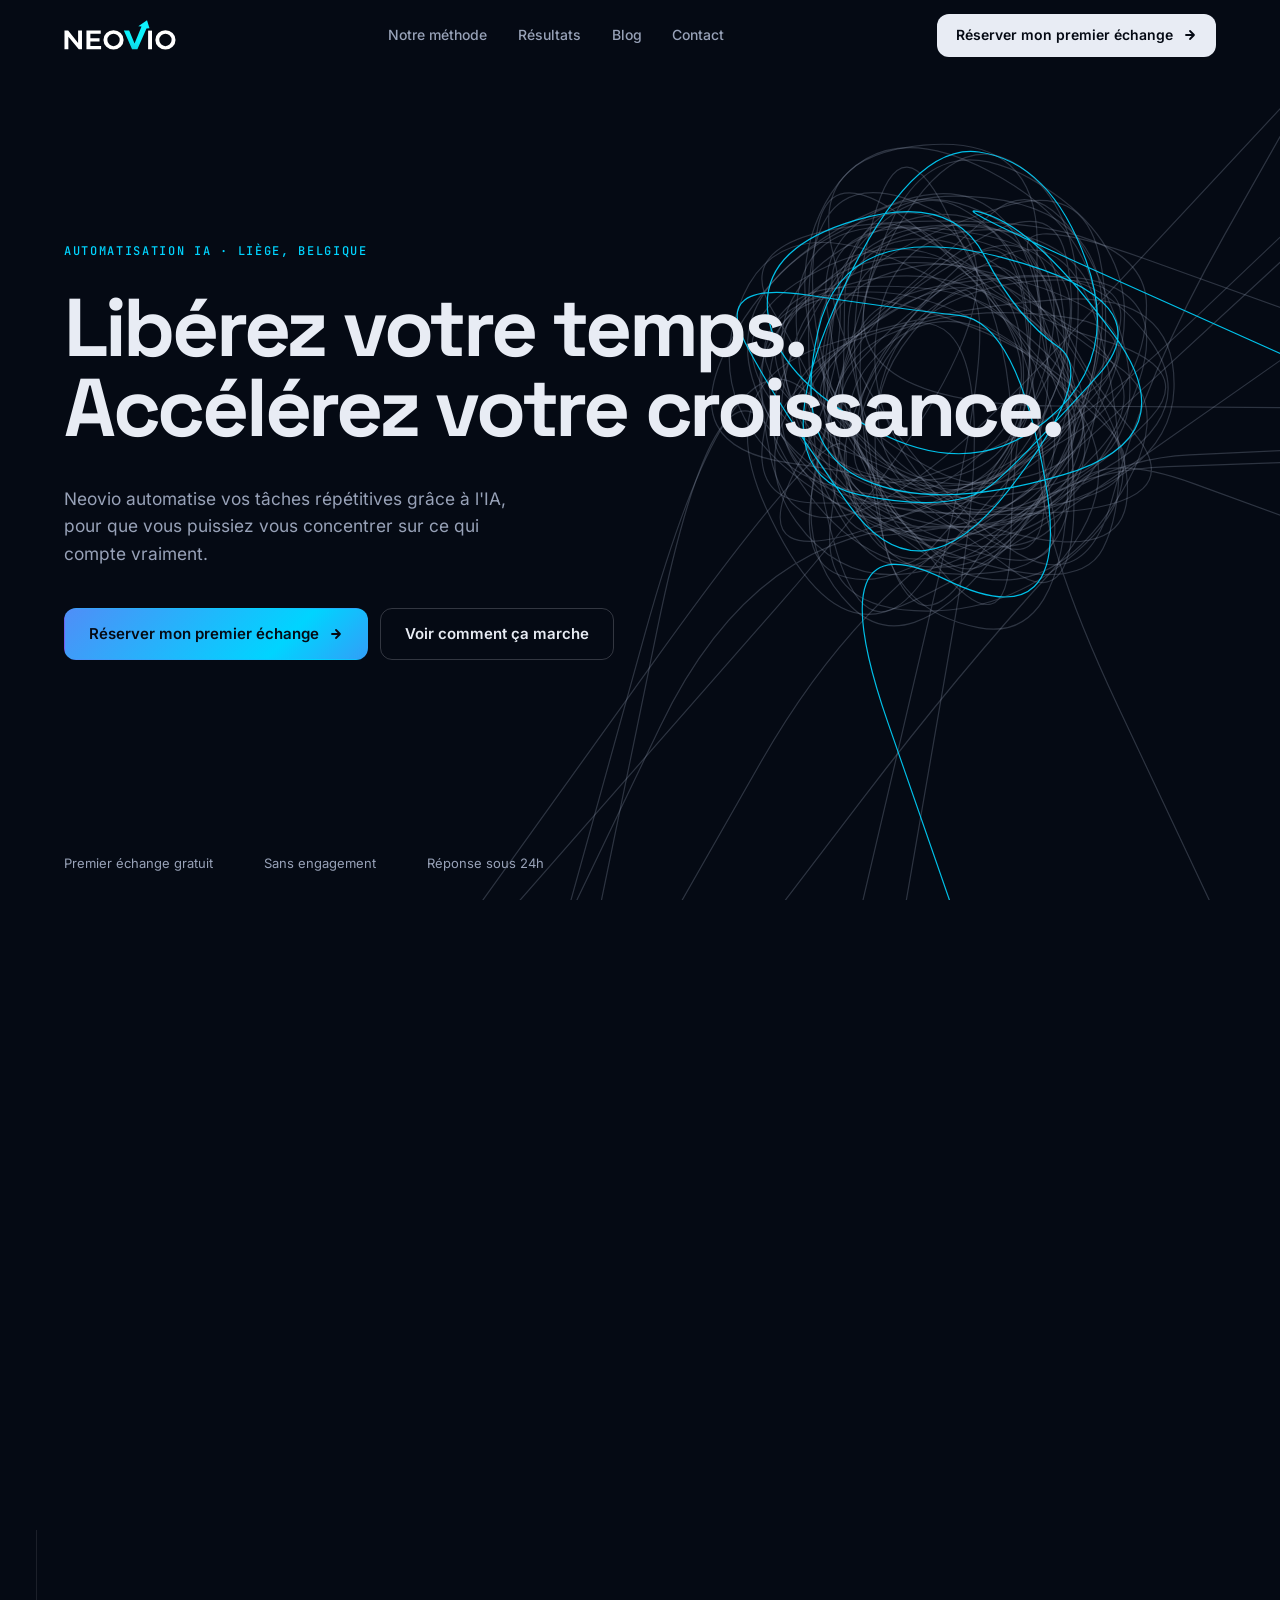
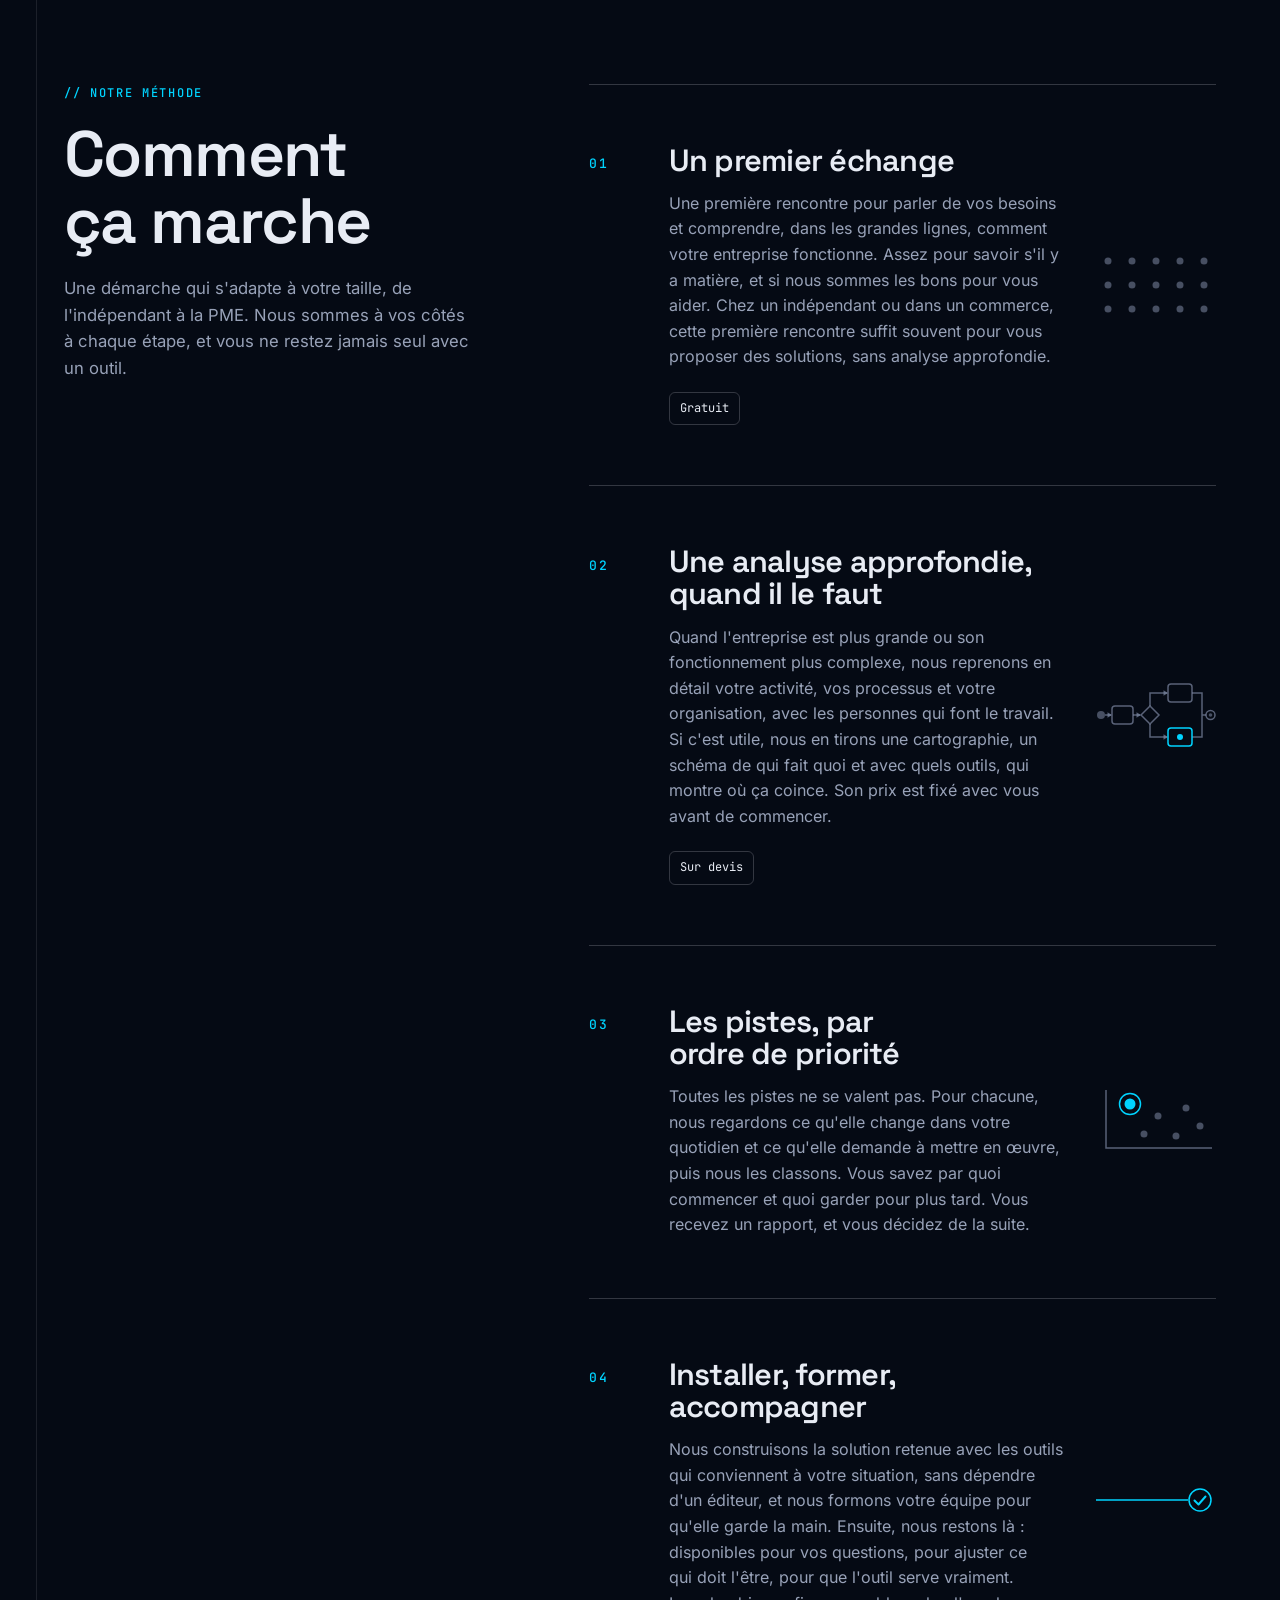
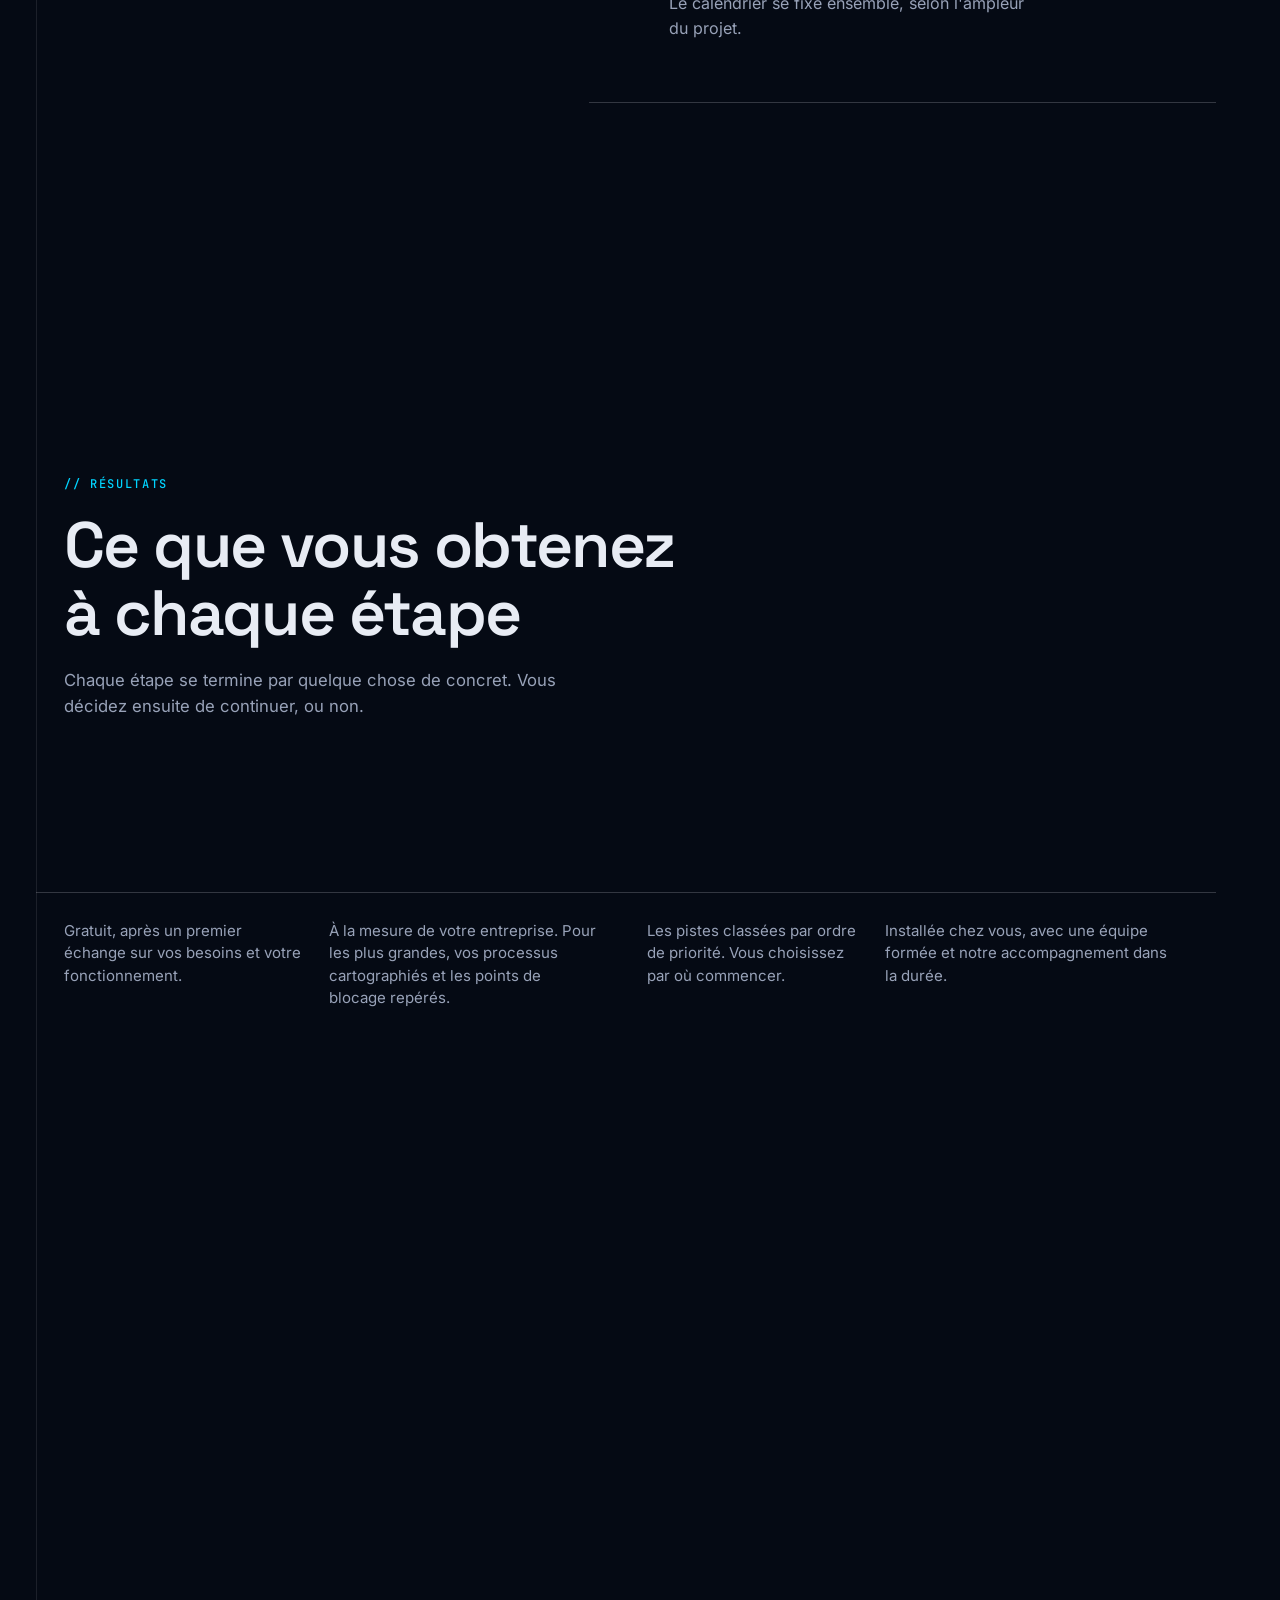
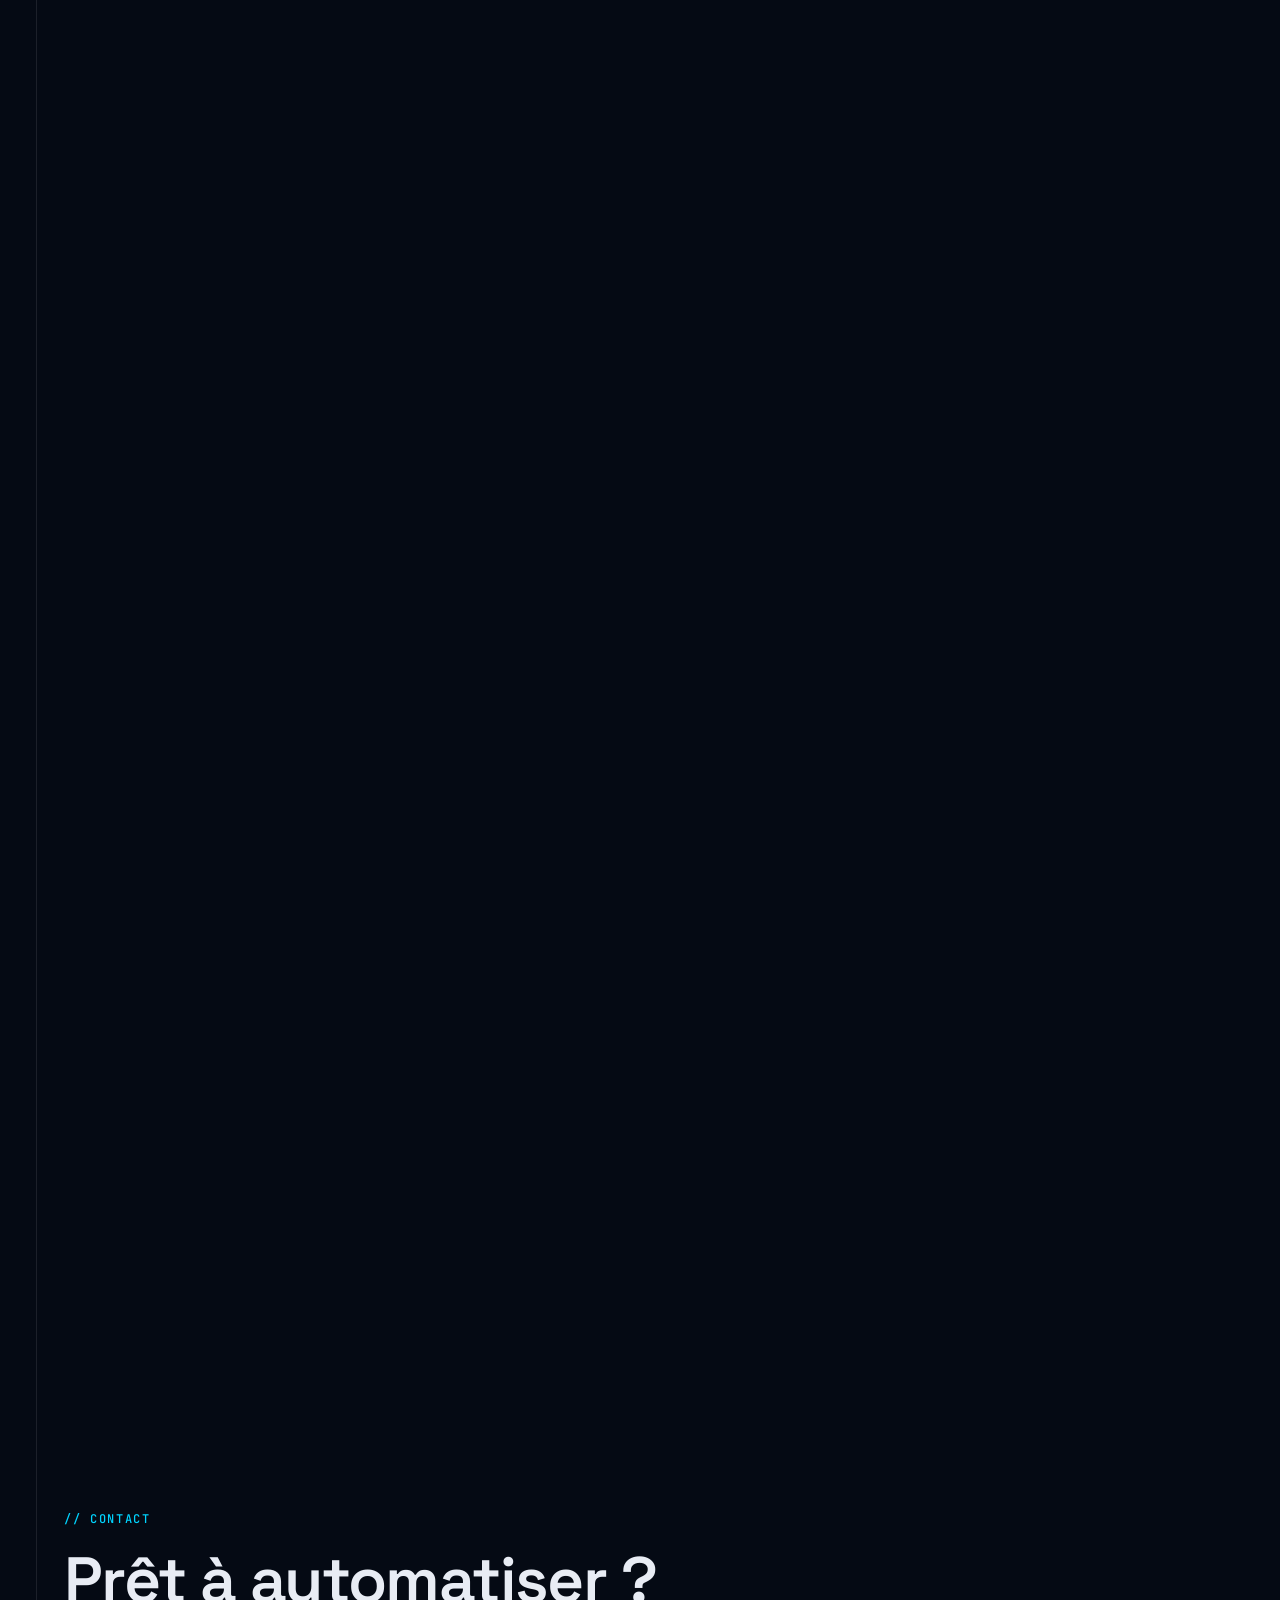
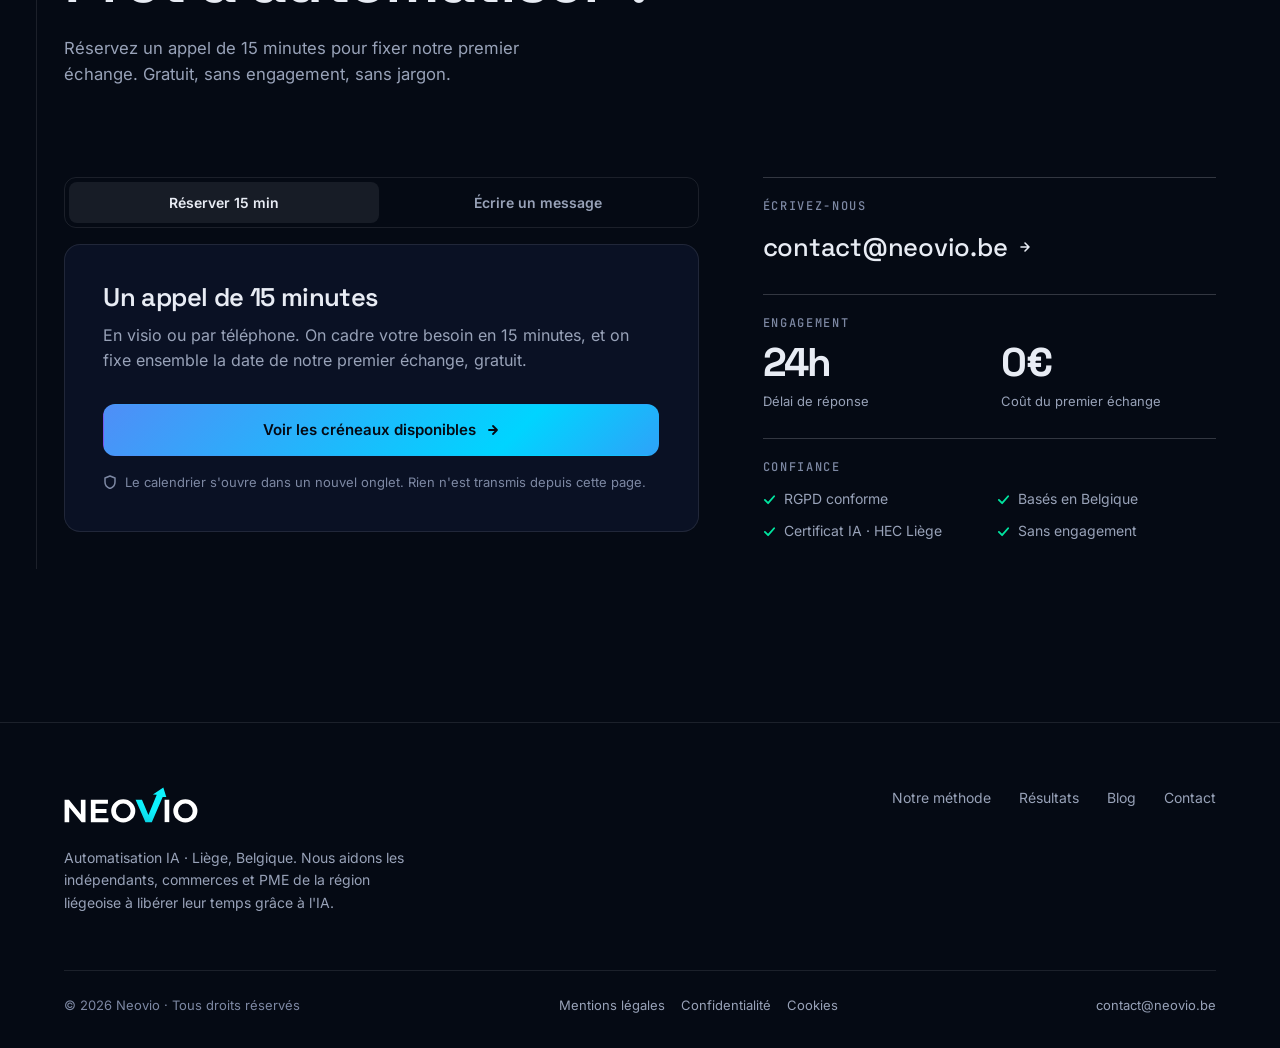
==== commit 9826656d: "Schema de l'etape 2 : un vrai workflow Depart, etape, decision, deux branches, fin, avec fleches. L'" ====
--- a/index.html
+++ b/index.html
@@ -134,7 +134,7 @@
         <h3>Une analyse approfondie, quand il le faut</h3>
         <p>Quand l'entreprise est plus grande ou son fonctionnement plus complexe, nous reprenons en détail votre activité, vos processus et votre organisation, avec les personnes qui font le travail. Si c'est utile, nous en tirons une cartographie, un schéma de qui fait quoi et avec quels outils, qui montre où ça coince. Son prix est fixé avec vous avant de commencer.</p>
         <span class="step-badge">Sur devis</span>
-        <svg class="step-fig" viewBox="0 0 120 72" aria-hidden="true"><path d="M24 14H44M72 14H84V30M84 42V58H72M44 58H24" class="fig-axis"/><rect x="2" y="5" width="22" height="18" rx="3" class="fig-box"/><rect x="46" y="5" width="26" height="18" rx="3" class="fig-box"/><rect x="72" y="27" width="26" height="18" rx="3" class="fig-box fig-box-on"/><circle cx="108" cy="36" r="4" class="fig-on"/><rect x="46" y="49" width="26" height="18" rx="3" class="fig-box"/><rect x="2" y="49" width="22" height="18" rx="3" class="fig-box"/></svg>
+        <svg class="step-fig" viewBox="0 0 120 72" aria-hidden="true"><path d="M9 36H15M37 36H44M54 27V14H71M54 45V58H71M96 14H106V58H96M106 36H110" class="fig-axis"/><path d="M16 36l-4.5-2.8v5.6zM45 36l-4.5-2.8v5.6zM72 14l-4.5-2.8v5.6zM72 58l-4.5-2.8v5.6z" class="fig-arrow"/><circle cx="5" cy="36" r="4" class="fig-off"/><rect x="16" y="27" width="21" height="18" rx="3" class="fig-box"/><path d="M54 27l9 9-9 9-9-9z" class="fig-box"/><rect x="72" y="5" width="24" height="18" rx="3" class="fig-box"/><rect x="72" y="49" width="24" height="18" rx="3" class="fig-box fig-box-on"/><circle cx="84" cy="58" r="3" class="fig-on"/><circle cx="114.5" cy="36" r="4.5" class="fig-box"/><circle cx="114.5" cy="36" r="1.8" class="fig-off"/></svg>
       </li>
 
       <li class="step reveal">
--- a/assets/css/home.css
+++ b/assets/css/home.css
@@ -208,6 +208,7 @@
 .fig-axis { stroke: var(--text-mute); stroke-width: 1.5; fill: none; opacity: 0.7; }
 .fig-box { stroke: var(--text-mute); stroke-width: 1.5; fill: none; opacity: 0.7; }
 .fig-box-on { stroke: var(--cyan); opacity: 1; }
+.fig-arrow { fill: var(--text-mute); opacity: 0.7; }
 .fig-check { stroke: var(--cyan); stroke-width: 2; fill: none; stroke-linecap: round; stroke-linejoin: round; }
 .step-badge {
   grid-column: 2;
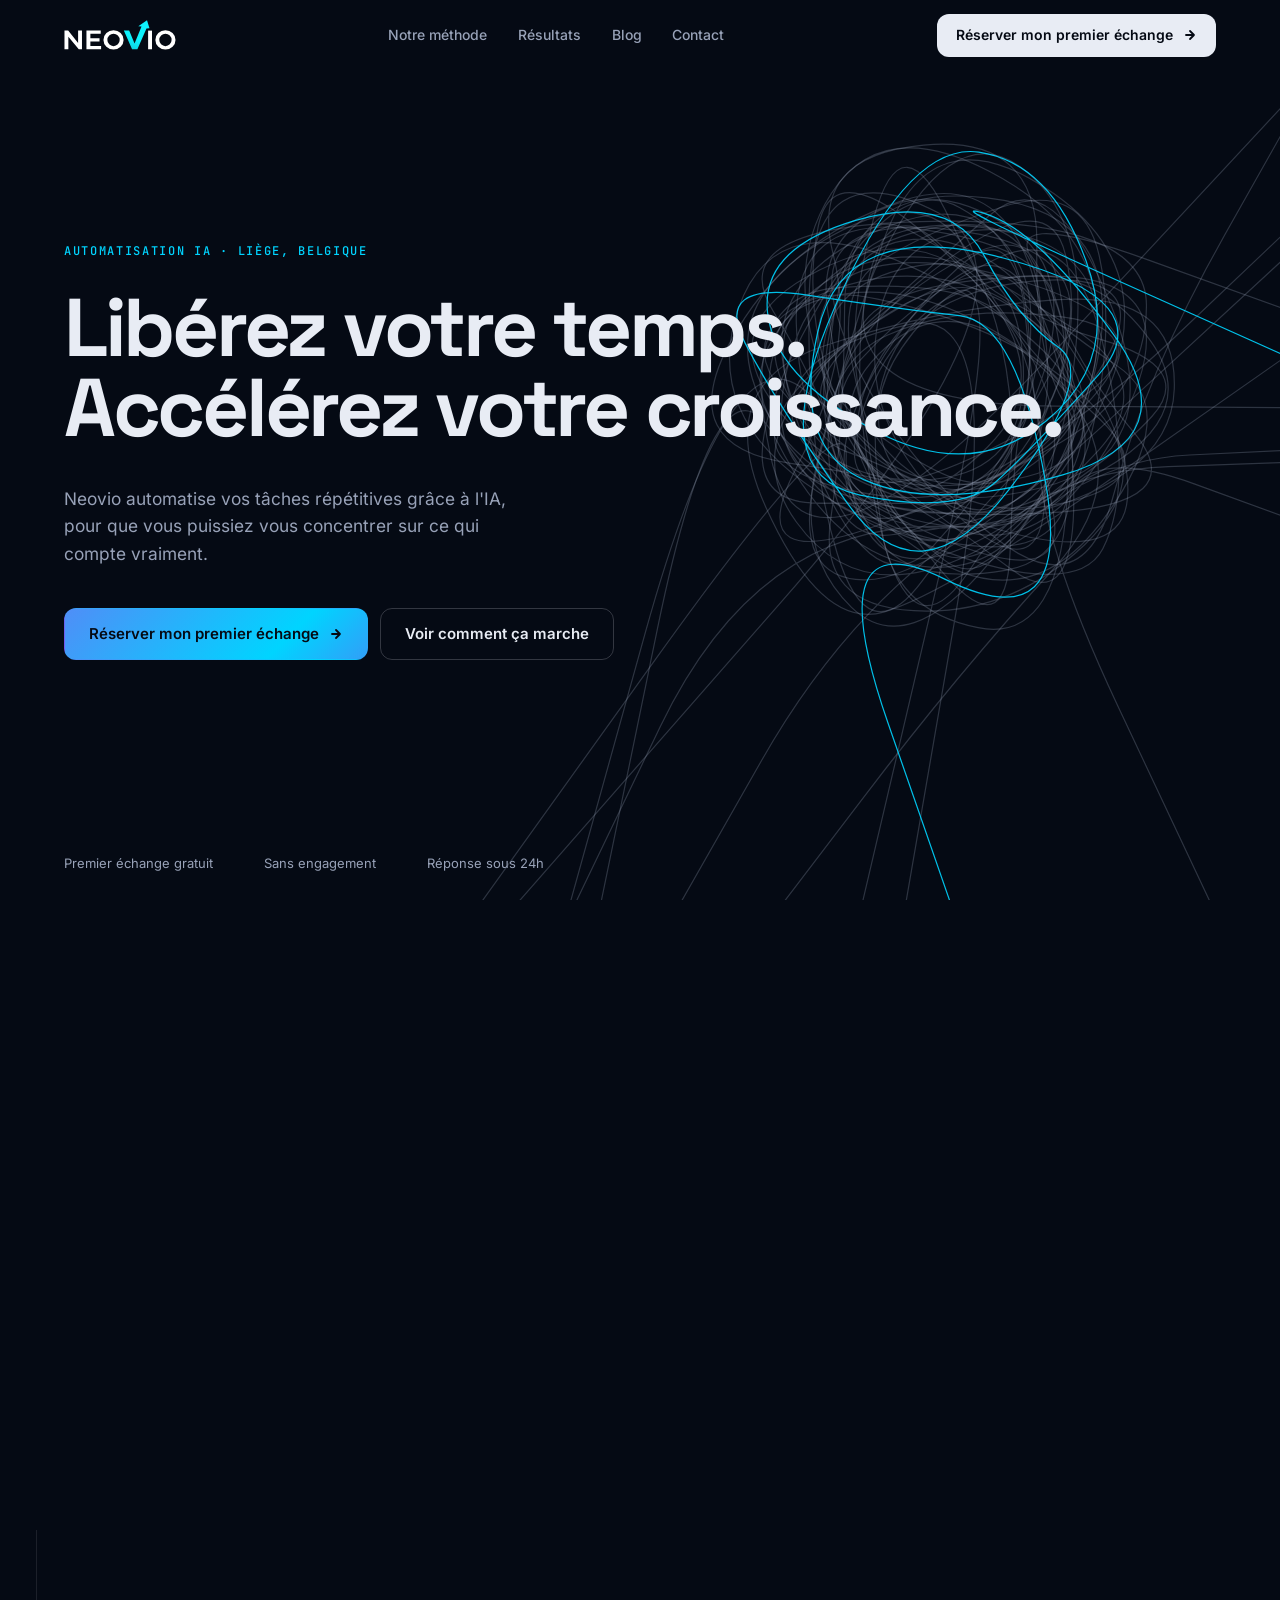
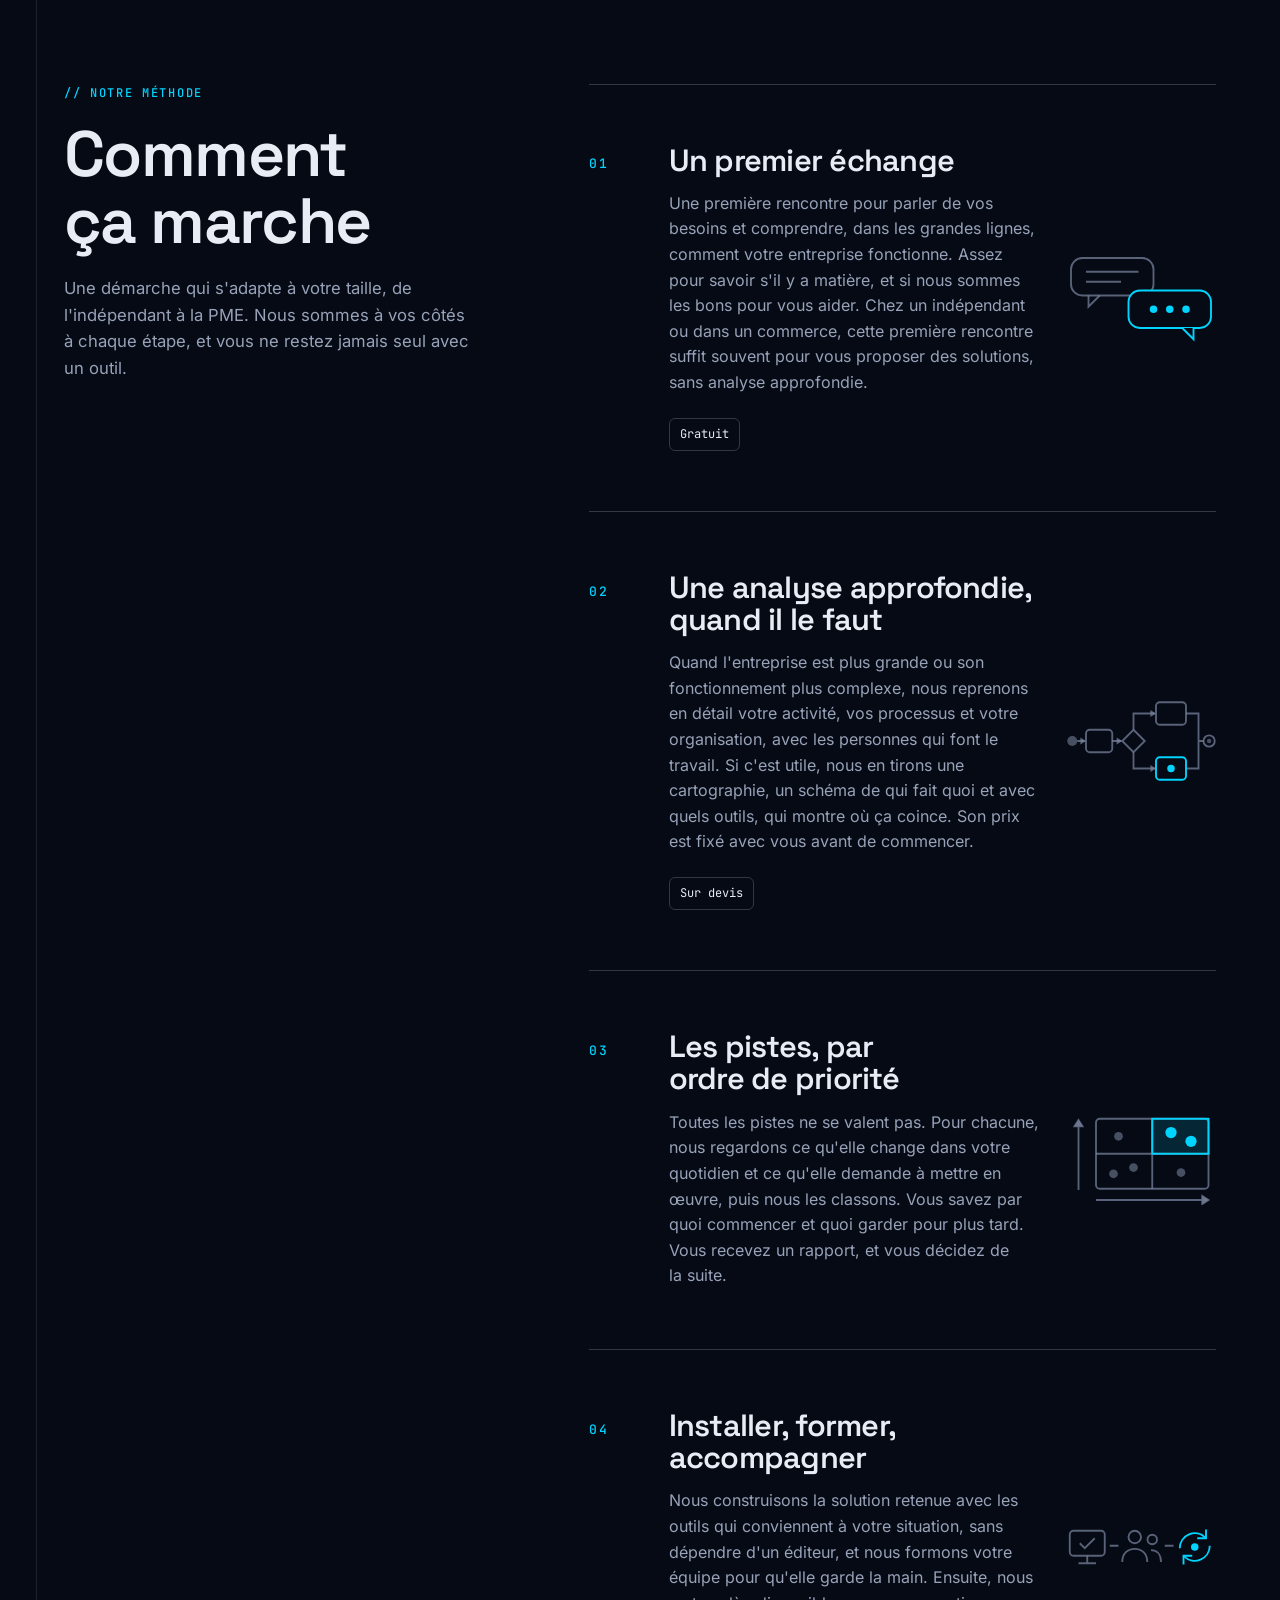
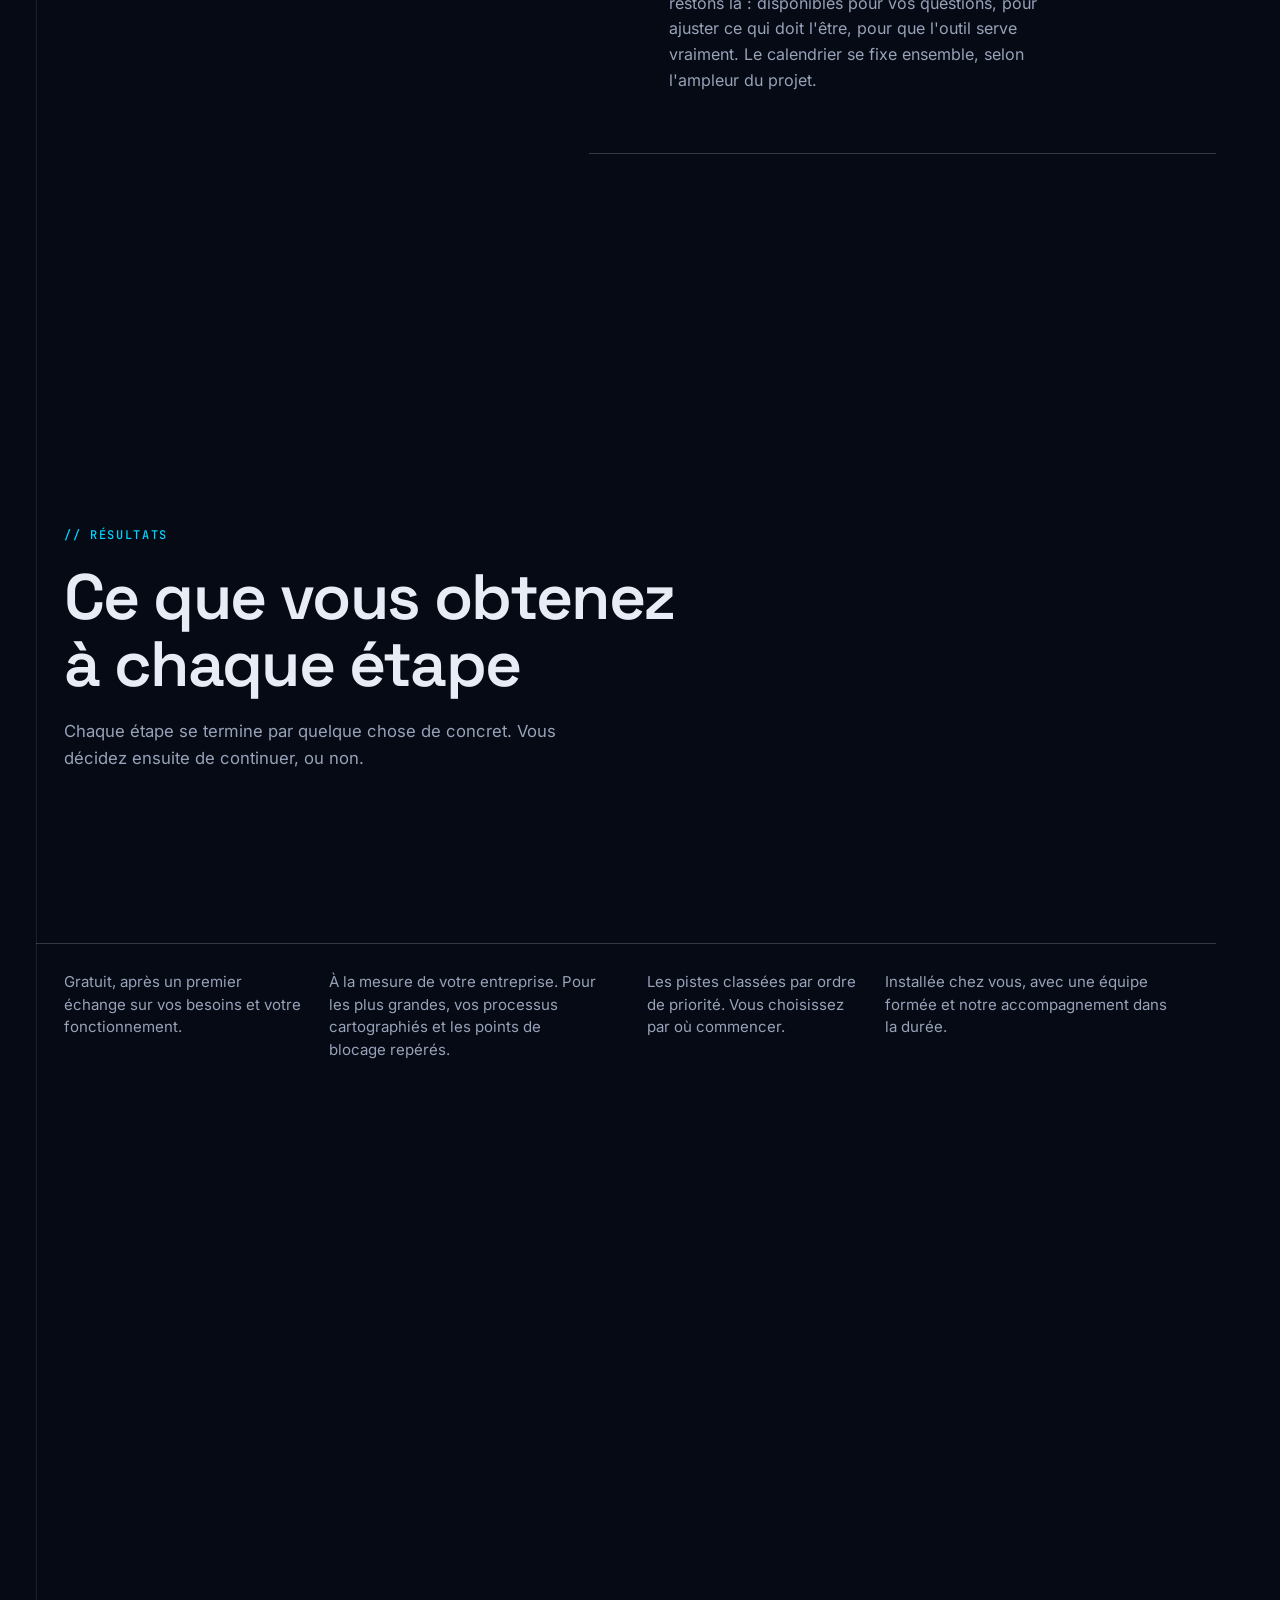
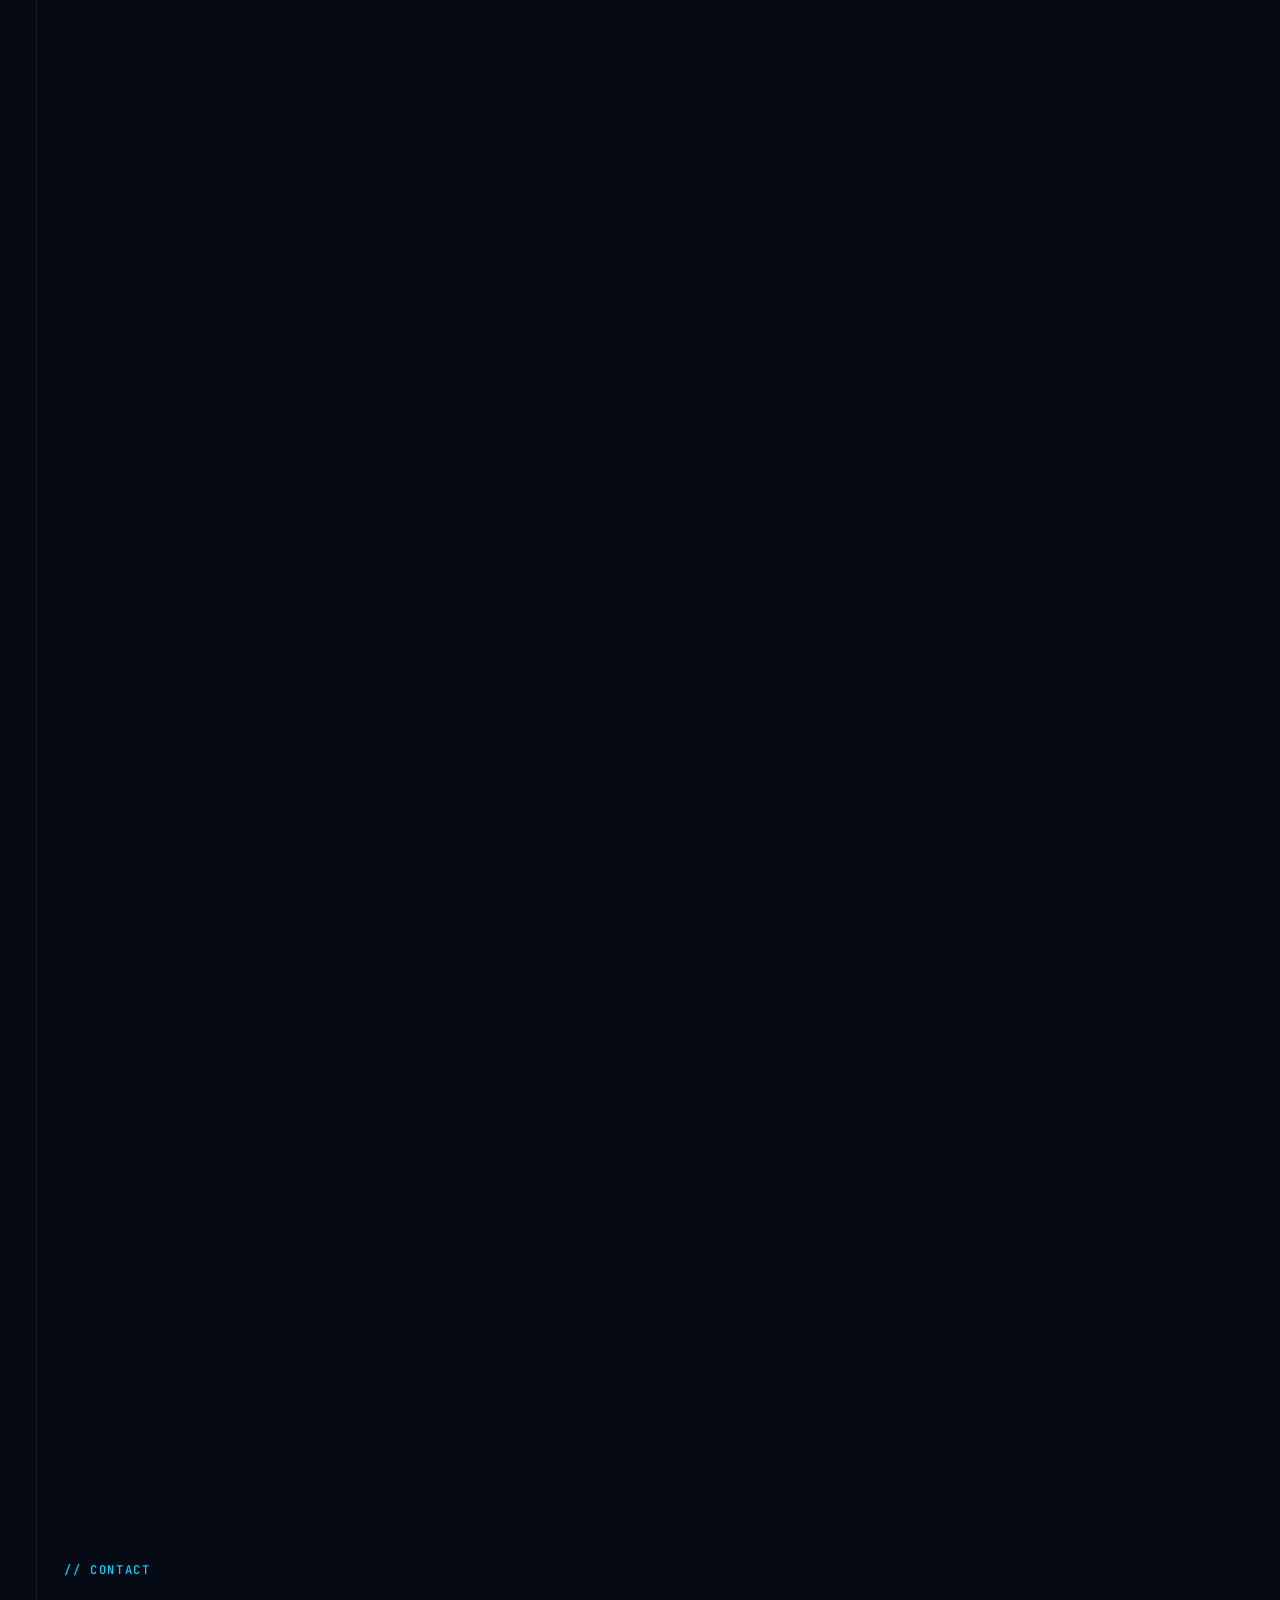
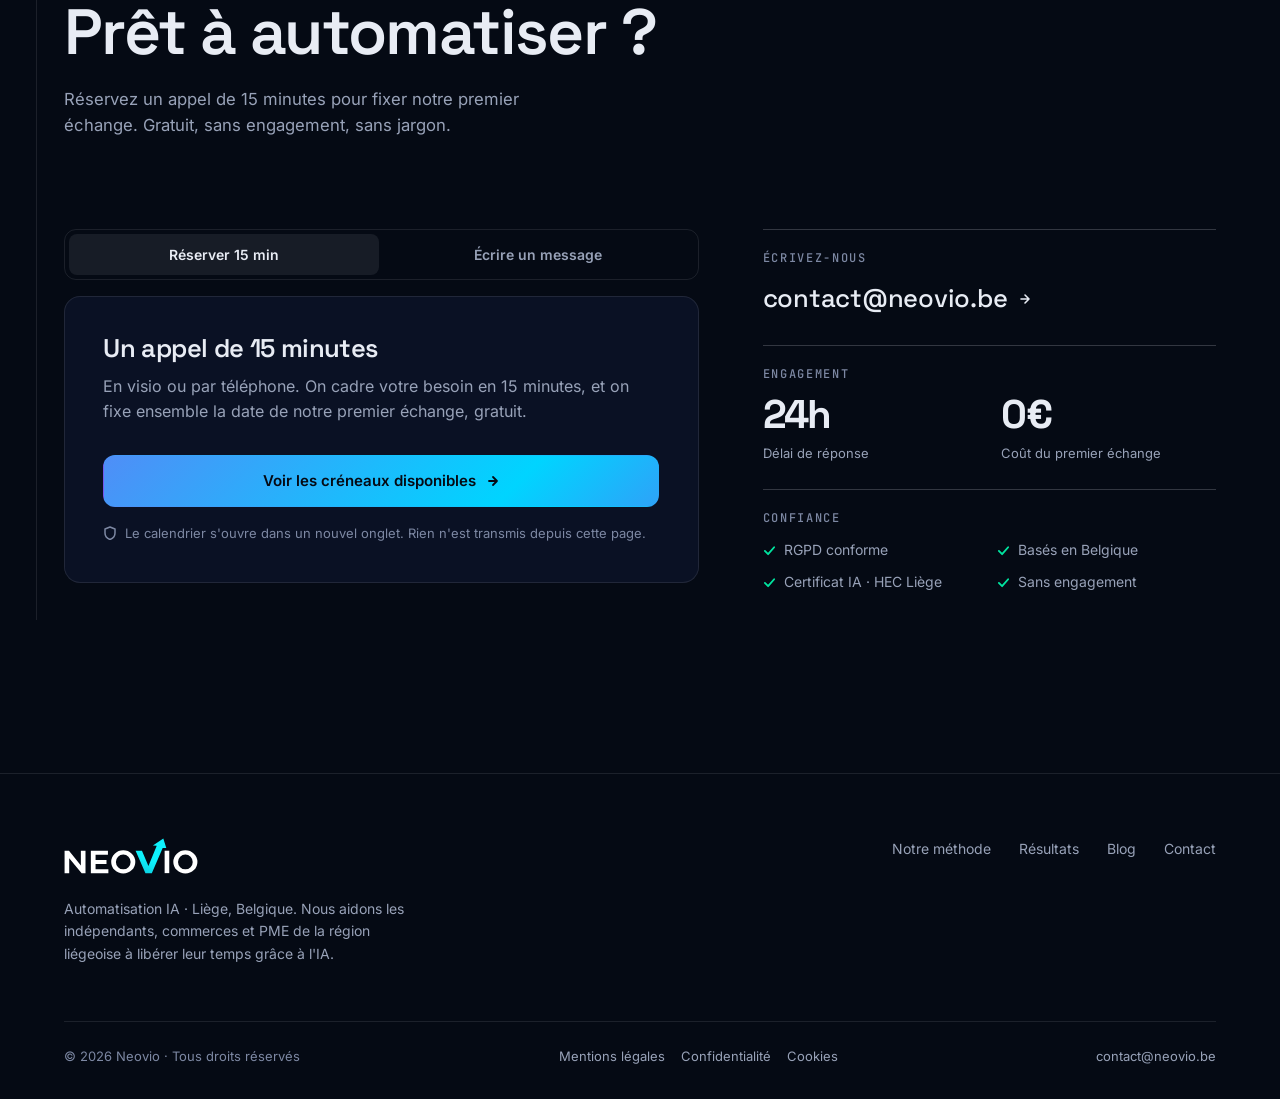
==== commit 10df75ba: "Schemas des etapes 1, 3 et 4 redessines Etape 1 : deux bulles de conversation. Etape 3 : matrice imp" ====
--- a/index.html
+++ b/index.html
@@ -126,7 +126,7 @@
         <h3>Un premier échange</h3>
         <p>Une première rencontre pour parler de vos besoins et comprendre, dans les grandes lignes, comment votre entreprise fonctionne. Assez pour savoir s'il y a matière, et si nous sommes les bons pour vous aider. Chez un indépendant ou dans un commerce, cette première rencontre suffit souvent pour vous proposer des solutions, sans analyse approfondie.</p>
         <span class="step-badge">Gratuit</span>
-        <svg class="step-fig" viewBox="0 0 120 72" aria-hidden="true"><circle cx="12" cy="12" r="3.5" class="fig-off"/><circle cx="36" cy="12" r="3.5" class="fig-off"/><circle cx="60" cy="12" r="3.5" class="fig-off"/><circle cx="84" cy="12" r="3.5" class="fig-off"/><circle cx="108" cy="12" r="3.5" class="fig-off"/><circle cx="12" cy="36" r="3.5" class="fig-off"/><circle cx="36" cy="36" r="3.5" class="fig-off"/><circle cx="60" cy="36" r="3.5" class="fig-off"/><circle cx="84" cy="36" r="3.5" class="fig-off"/><circle cx="108" cy="36" r="3.5" class="fig-off"/><circle cx="12" cy="60" r="3.5" class="fig-off"/><circle cx="36" cy="60" r="3.5" class="fig-off"/><circle cx="60" cy="60" r="3.5" class="fig-off"/><circle cx="84" cy="60" r="3.5" class="fig-off"/><circle cx="108" cy="60" r="3.5" class="fig-off"/></svg>
+        <svg class="step-fig" viewBox="0 0 120 72" aria-hidden="true"><rect x="4" y="4" width="66" height="30" rx="9" class="fig-box"/><path d="M18 34v9l9-9" class="fig-box"/><path d="M16 15H58M16 23H44" class="fig-axis"/><rect x="50" y="30" width="66" height="30" rx="9" class="fig-box fig-box-on fig-solid"/><path d="M102 60v9l-9-9" class="fig-box fig-box-on fig-solid"/><circle cx="70" cy="45" r="3" class="fig-on"/><circle cx="83" cy="45" r="3" class="fig-on"/><circle cx="96" cy="45" r="3" class="fig-on"/></svg>
       </li>
 
       <li class="step reveal">
@@ -141,14 +141,14 @@
         <span class="step-num mono">03</span>
         <h3>Les pistes, par ordre de priorité</h3>
         <p>Toutes les pistes ne se valent pas. Pour chacune, nous regardons ce qu'elle change dans votre quotidien et ce qu'elle demande à mettre en œuvre, puis nous les classons. Vous savez par quoi commencer et quoi garder pour plus tard. Vous recevez un rapport, et vous décidez de la suite.</p>
-        <svg class="step-fig" viewBox="0 0 120 72" aria-hidden="true"><path d="M10 4V62H116" class="fig-axis"/><circle cx="34" cy="18" r="5.5" class="fig-on"/><circle cx="34" cy="18" r="10.5" class="fig-ring"/><circle cx="62" cy="30" r="3.5" class="fig-off"/><circle cx="90" cy="22" r="3.5" class="fig-off"/><circle cx="48" cy="48" r="3.5" class="fig-off"/><circle cx="80" cy="50" r="3.5" class="fig-off"/><circle cx="104" cy="40" r="3.5" class="fig-off"/></svg>
+        <svg class="step-fig" viewBox="0 0 120 72" aria-hidden="true"><path d="M10 60V6M10 4l-3.2 5h6.4zM24 68H112M114 68l-5-3.2v6.4z" class="fig-axis"/><path d="M10 4l-3.2 5h6.4zM114 68l-5-3.2v6.4z" class="fig-arrow"/><rect x="69" y="3" width="45" height="28" class="fig-zone"/><rect x="24" y="3" width="90" height="56" rx="3" class="fig-box"/><path d="M69 3V59M24 31H114" class="fig-box"/><rect x="69" y="3" width="45" height="28" class="fig-box fig-box-on"/><circle cx="84" cy="14" r="4.5" class="fig-on"/><circle cx="100" cy="21" r="4.5" class="fig-on"/><circle cx="42" cy="17" r="3.5" class="fig-off"/><circle cx="38" cy="47" r="3.5" class="fig-off"/><circle cx="54" cy="42" r="3.5" class="fig-off"/><circle cx="92" cy="46" r="3.5" class="fig-off"/></svg>
       </li>
 
       <li class="step reveal">
         <span class="step-num mono">04</span>
         <h3>Installer, former, accompagner</h3>
         <p>Nous construisons la solution retenue avec les outils qui conviennent à votre situation, sans dépendre d'un éditeur, et nous formons votre équipe pour qu'elle garde la main. Ensuite, nous restons là : disponibles pour vos questions, pour ajuster ce qui doit l'être, pour que l'outil serve vraiment. Le calendrier se fixe ensemble, selon l'ampleur du projet.</p>
-        <svg class="step-fig" viewBox="0 0 120 72" aria-hidden="true"><path d="M0 36H92" class="fig-line"/><circle cx="104" cy="36" r="11" class="fig-ring"/><path d="M98.5 36.5l4 4 7-8" class="fig-check"/></svg>
+        <svg class="step-fig" viewBox="0 0 120 72" aria-hidden="true"><rect x="3" y="19" width="28" height="20" rx="3" class="fig-box"/><path d="M17 39v6M10 45h14M11 29l4 4 8-8" class="fig-box"/><path d="M35 31h7M79 31h7" class="fig-axis"/><circle cx="55" cy="24" r="5" class="fig-box"/><path d="M45 44c0-7 4.5-10.500 10-10.500s10 3.500 10 10.500" class="fig-box"/><circle cx="69" cy="26" r="3.800" class="fig-box"/><path d="M68 34.500c4.500 0 8 3 8 9.500" class="fig-box"/><path d="M91 33a12 12 0 0 1 20.500-8.500M115 31a12 12 0 0 1-20.500 8.500" class="fig-line"/><path d="M112 18v7h-7M94 46v-7h7" class="fig-line"/><circle cx="103" cy="32" r="3" class="fig-on"/></svg>
       </li>
     </ol>
   </div>
--- a/assets/css/home.css
+++ b/assets/css/home.css
@@ -182,7 +182,7 @@
 .steps { list-style: none; margin: 0; padding: 0; }
 .step {
   display: grid;
-  grid-template-columns: 56px minmax(0, 1fr) 120px;
+  grid-template-columns: 56px minmax(0, 1fr) 150px;
   column-gap: 24px;
   padding: clamp(32px, 5vw, 60px) 0;
   border-top: 1px solid var(--line-2);
@@ -198,8 +198,8 @@
   grid-row: 1 / span 3;
   align-self: center;
   order: 1;
-  width: 120px;
-  height: 72px;
+  width: 150px;
+  height: 90px;
 }
 .fig-off { fill: var(--text-mute); opacity: 0.55; }
 .fig-on { fill: var(--cyan); }
@@ -209,6 +209,8 @@
 .fig-box { stroke: var(--text-mute); stroke-width: 1.5; fill: none; opacity: 0.7; }
 .fig-box-on { stroke: var(--cyan); opacity: 1; }
 .fig-arrow { fill: var(--text-mute); opacity: 0.7; }
+.fig-solid { fill: var(--bg); }
+.fig-zone { fill: var(--cyan); opacity: 0.14; }
 .fig-check { stroke: var(--cyan); stroke-width: 2; fill: none; stroke-linecap: round; stroke-linejoin: round; }
 .step-badge {
   grid-column: 2;
@@ -494,7 +496,7 @@
   .process-grid { grid-template-columns: 1fr; }
   .process-head { position: static; margin-bottom: 40px; }
   .step { grid-template-columns: 40px minmax(0, 1fr); column-gap: 12px; }
-  .step-fig { grid-column: 2; grid-row: auto; justify-self: start; width: 100px; height: 60px; margin-top: 24px; }
+  .step-fig { grid-column: 2; grid-row: auto; justify-self: start; width: 140px; height: 84px; margin-top: 24px; }
   .contact-grid { grid-template-columns: 1fr; }
 }
 @media (max-width: 560px) {
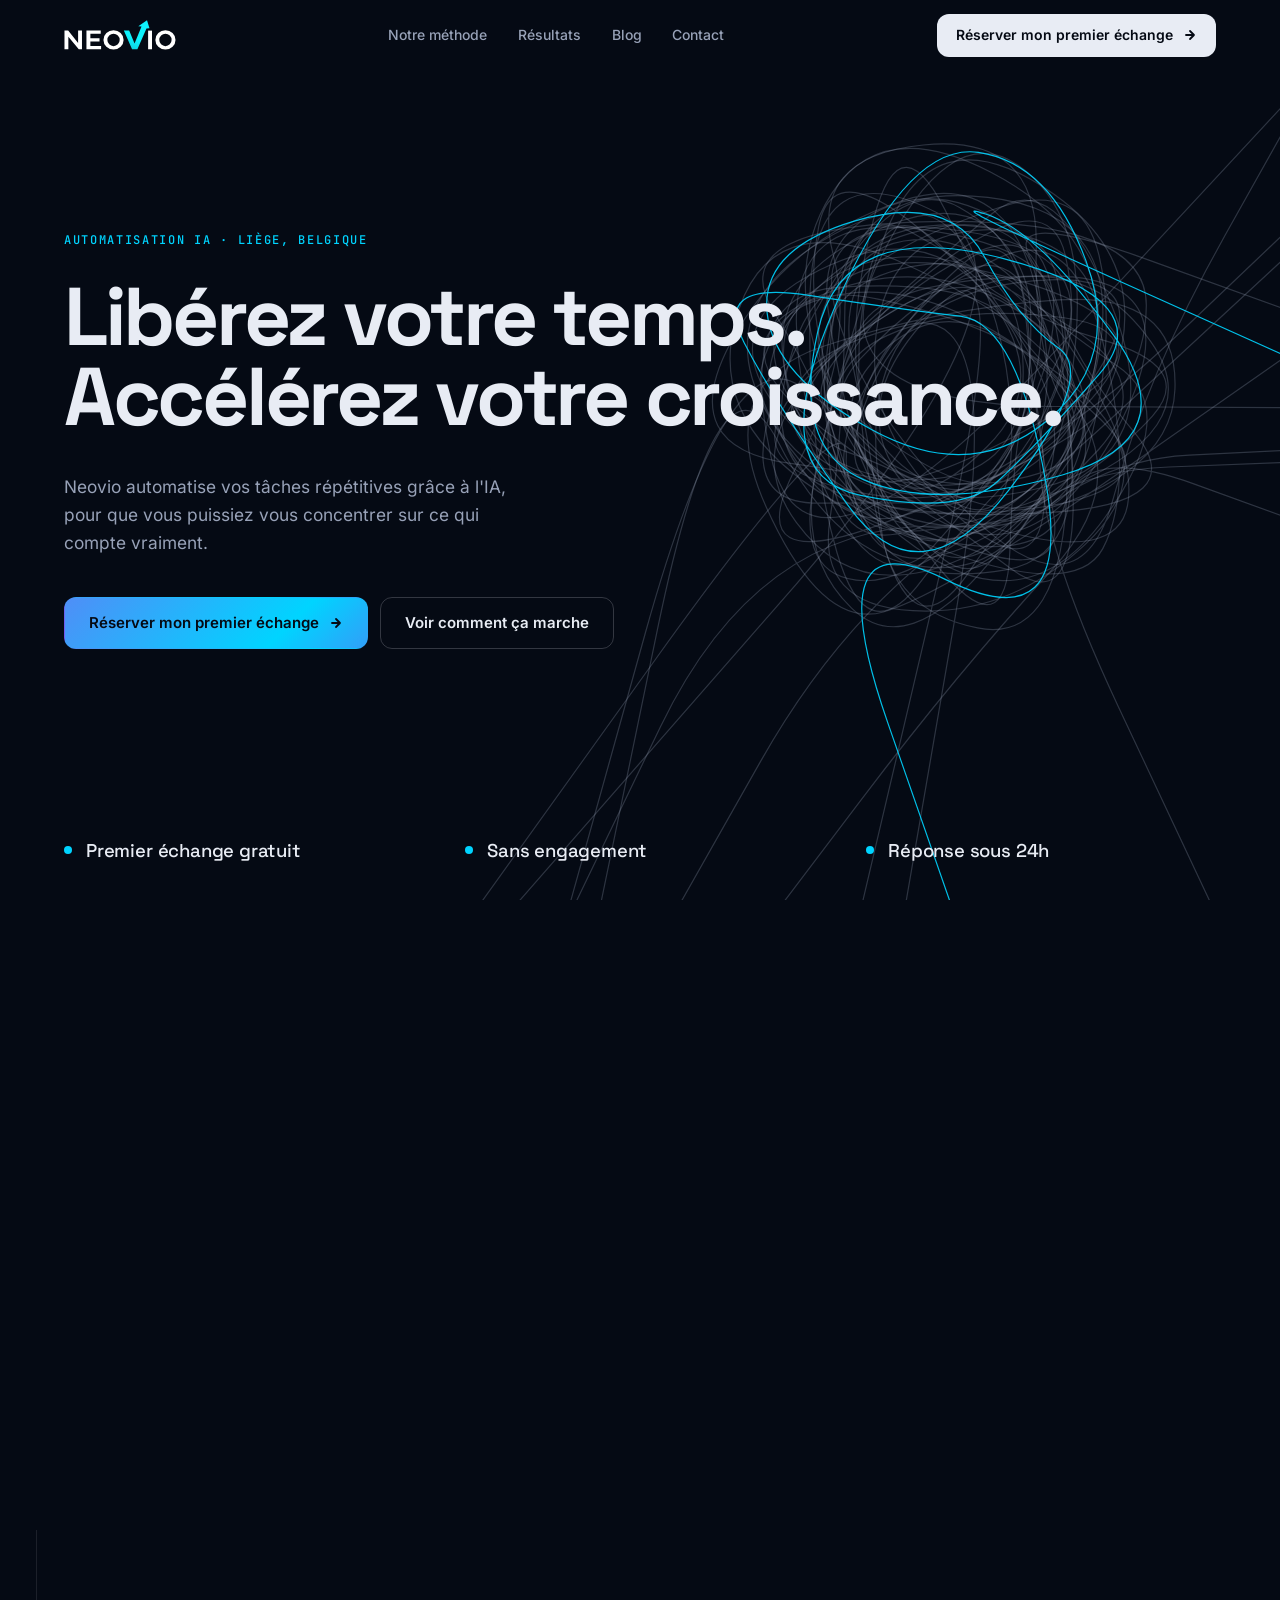
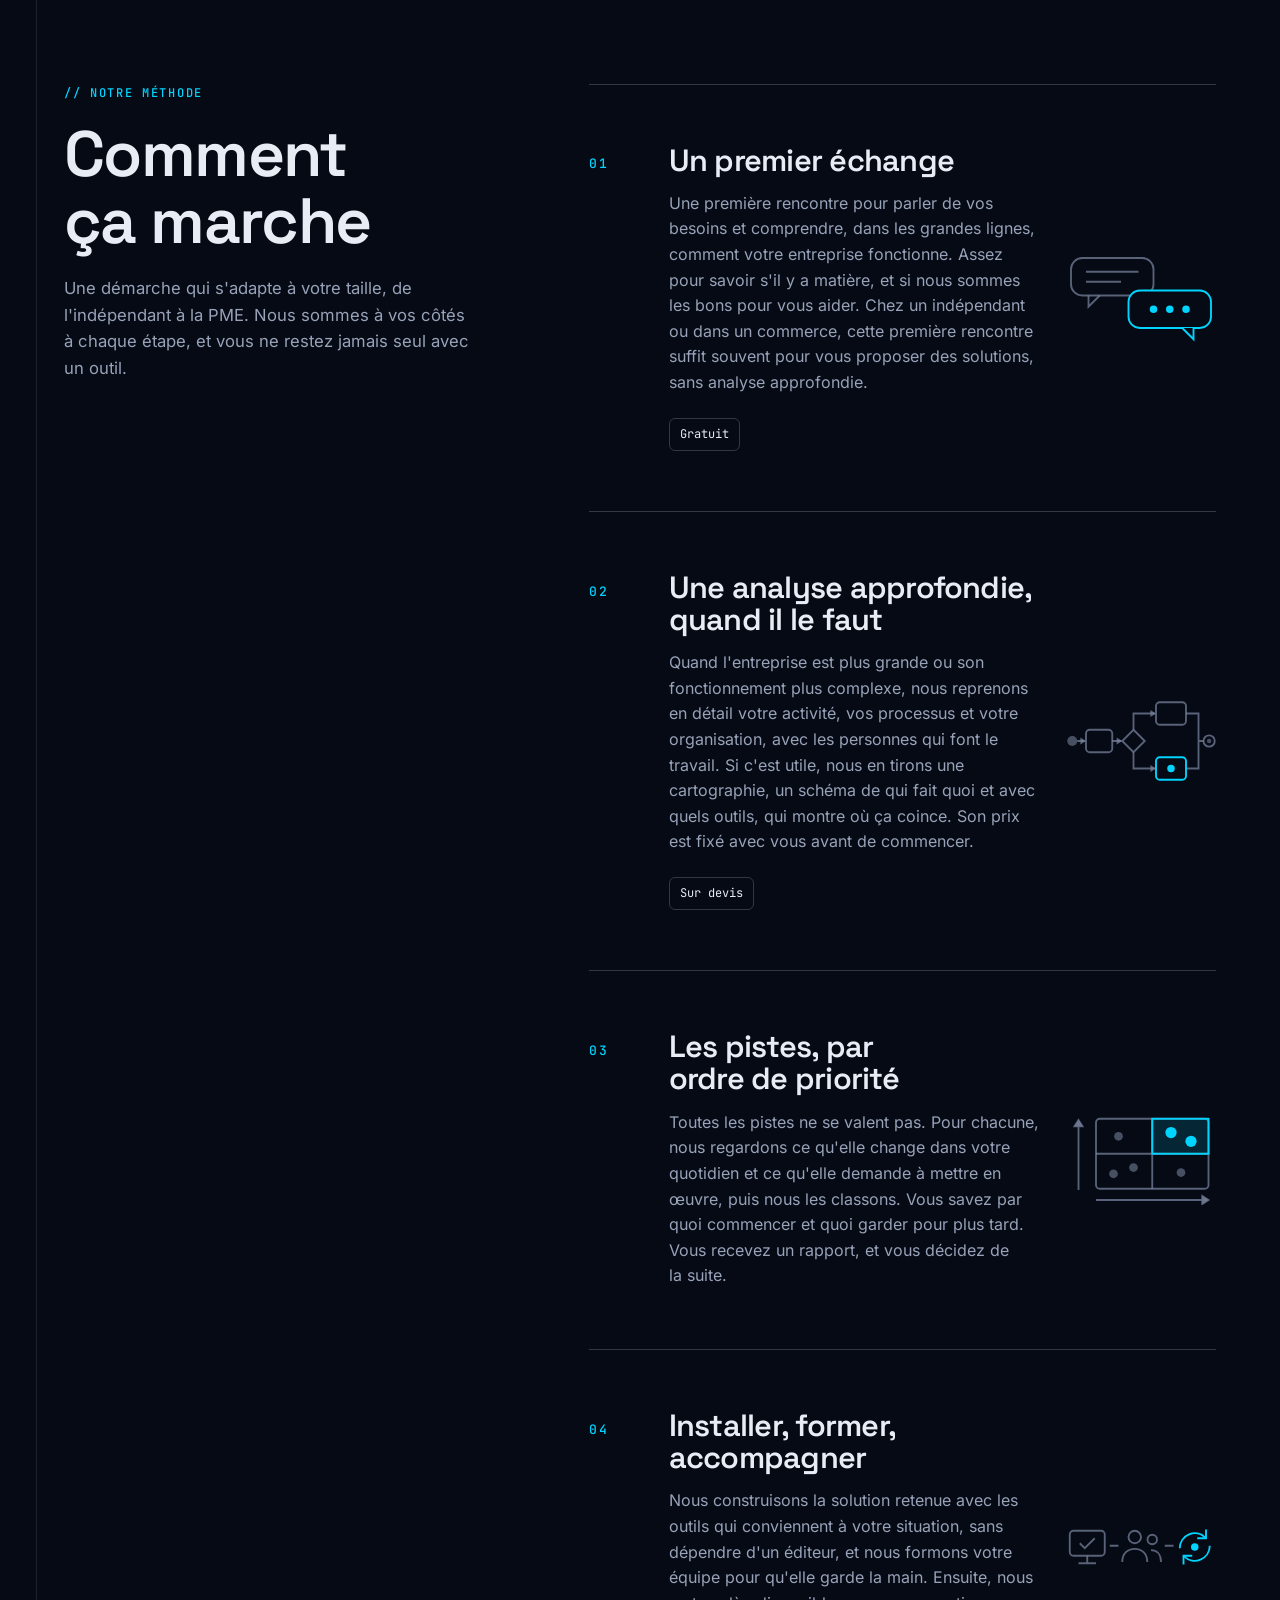
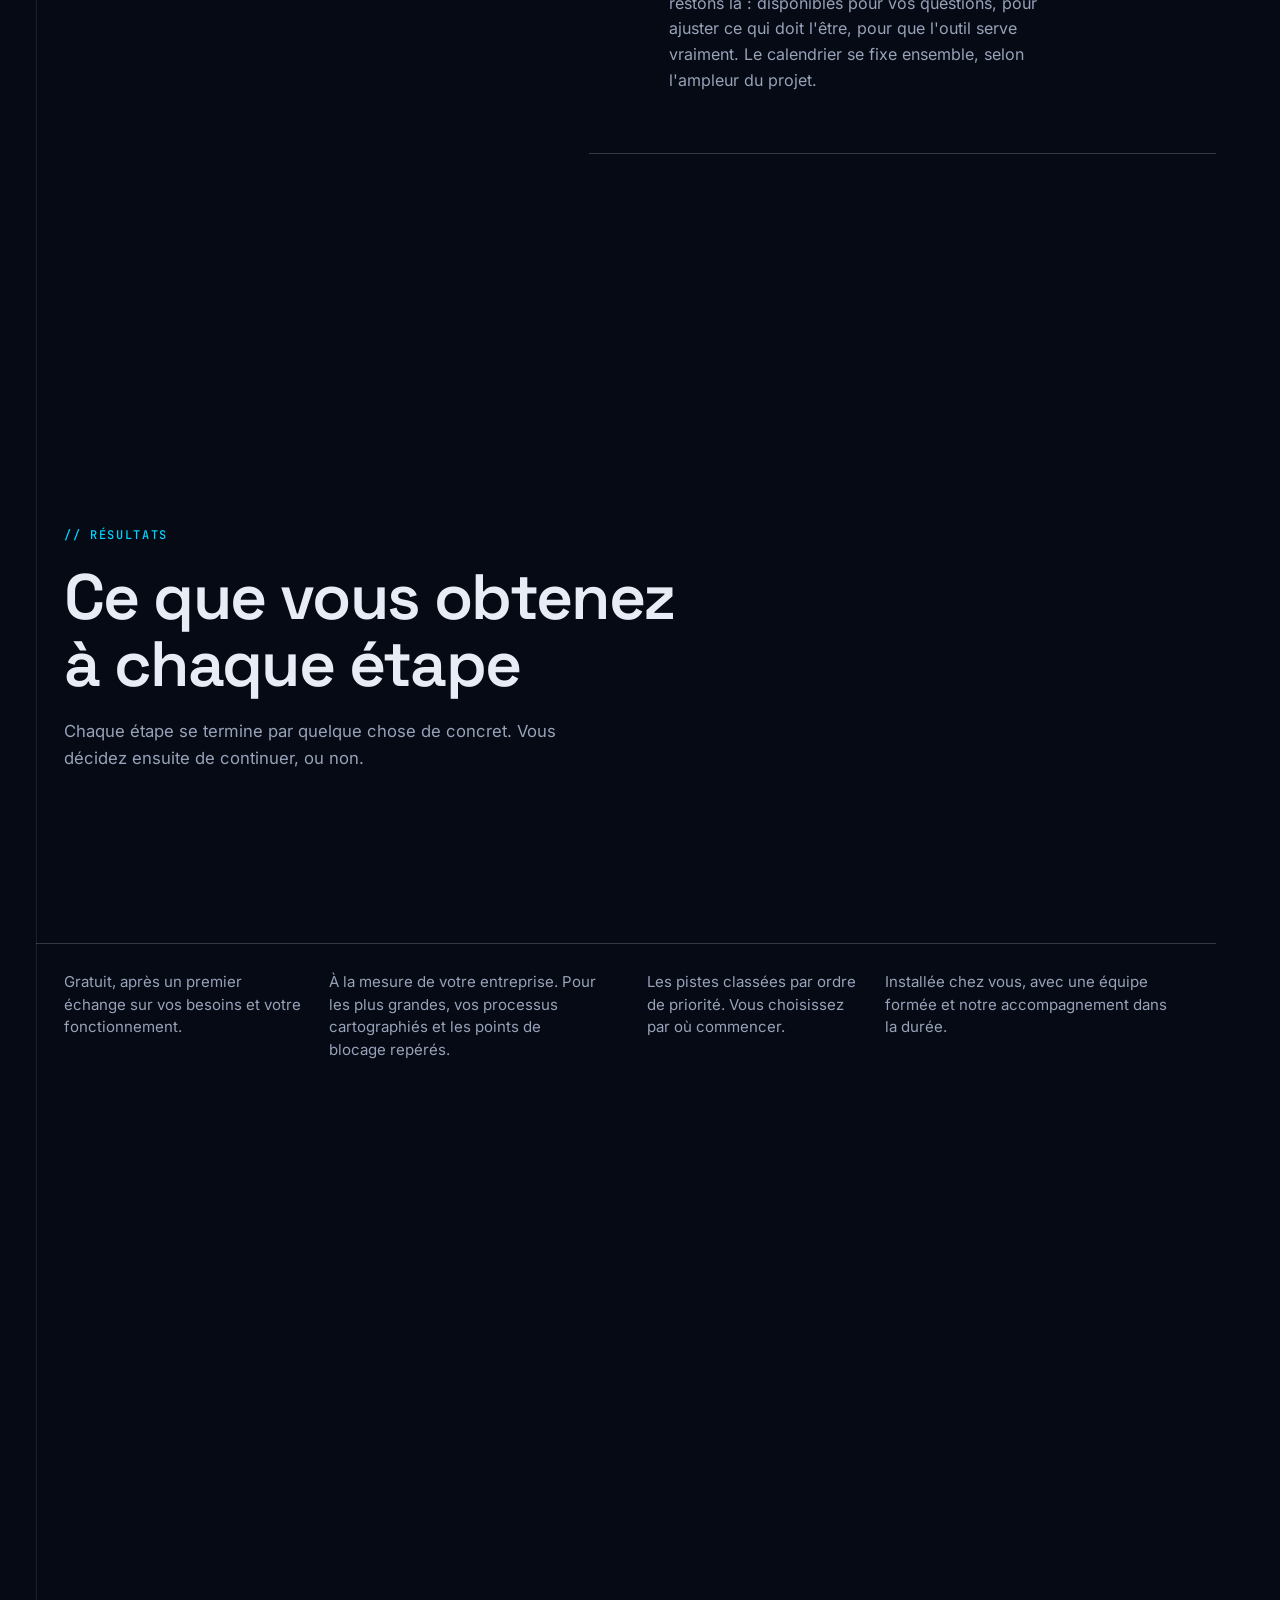
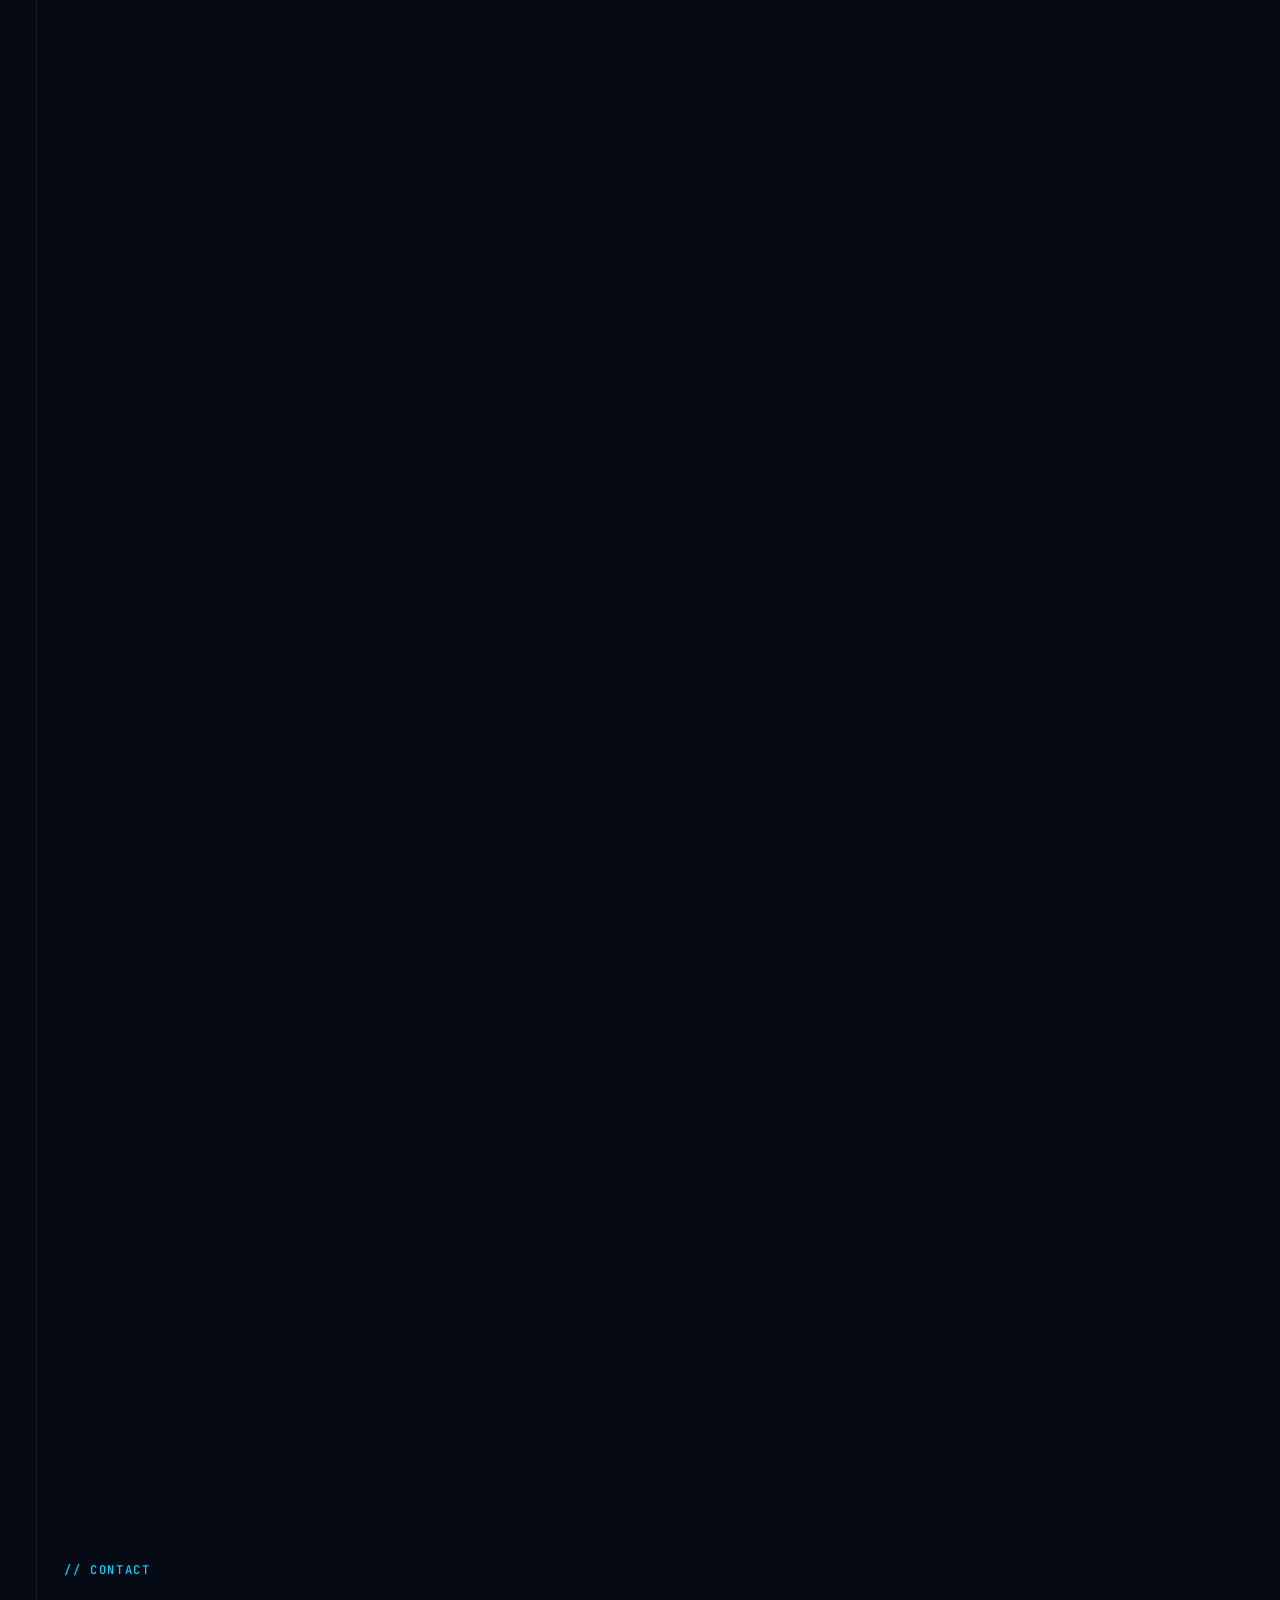
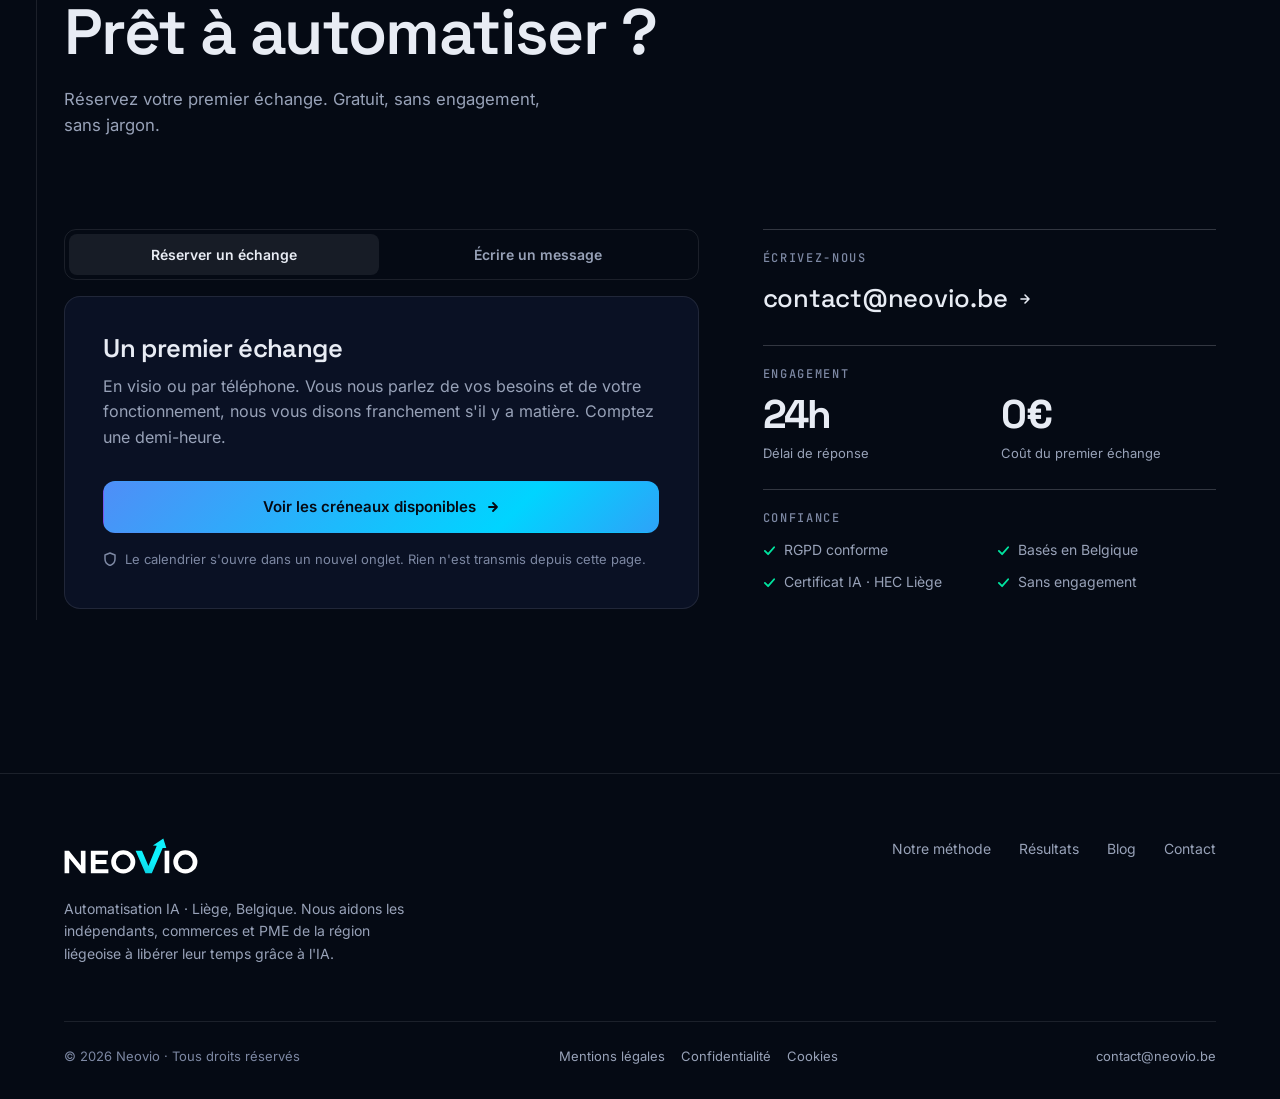
==== commit 659007ff: "Contact : le creneau reserve est le premier echange, une demi-heure Plus d'appel de 15 minutes pour " ====
--- a/index.html
+++ b/index.html
@@ -195,7 +195,7 @@
     <header class="section-head reveal">
       <p class="section-eyebrow">// Contact</p>
       <h2>Prêt à automatiser ?</h2>
-      <p class="section-sub">Réservez un appel de 15 minutes pour fixer notre premier échange. Gratuit, sans engagement, sans jargon.</p>
+      <p class="section-sub">Réservez votre premier échange. Gratuit, sans engagement, sans jargon.</p>
     </header>
 
     <div class="contact-grid">
@@ -204,13 +204,13 @@
         <!-- Segmented switch. `hidden` in the markup, un-hidden by JS block 6:
              without JS the visitor sees exactly the previous page — form only. -->
         <div class="contact-switch" id="contact-switch" role="tablist" aria-label="Comment nous joindre" hidden>
-          <button type="button" role="tab" id="tab-booking" aria-controls="panel-booking" aria-selected="true" data-panel="booking">Réserver 15 min</button>
+          <button type="button" role="tab" id="tab-booking" aria-controls="panel-booking" aria-selected="true" data-panel="booking">Réserver un échange</button>
           <button type="button" role="tab" id="tab-form" aria-controls="contact-form" aria-selected="false" data-panel="form">Écrire un message</button>
         </div>
 
         <div class="form-card booking-panel" id="panel-booking" role="tabpanel" aria-labelledby="tab-booking" hidden>
-          <h3>Un appel de 15 minutes</h3>
-          <p>En visio ou par téléphone. On cadre votre besoin en 15 minutes, et on fixe ensemble la date de notre premier échange, gratuit.</p>
+          <h3>Un premier échange</h3>
+          <p>En visio ou par téléphone. Vous nous parlez de vos besoins et de votre fonctionnement, nous vous disons franchement s'il y a matière. Comptez une demi-heure.</p>
           <a class="btn btn-primary btn-submit" id="booking-open" href="https://cal.com/neovio-be/premier-echange" target="_blank" rel="noopener">
             Voir les créneaux disponibles
             <svg width="14" height="14" viewBox="0 0 14 14" fill="none"><path d="M3 7H11M11 7L7 3M11 7L7 11" stroke="currentColor" stroke-width="1.8" stroke-linecap="round" stroke-linejoin="round"/></svg>
--- a/assets/css/home.css
+++ b/assets/css/home.css
@@ -71,14 +71,31 @@
 .hero-trust {
   list-style: none;
   margin: 0;
-  padding: 22px 0 26px;
-  display: flex;
-  flex-wrap: wrap;
-  gap: 8px clamp(24px, 4vw, 56px);
+  padding: 28px 0 34px;
+  /* Three commitments, one per column, each marked by a node of the thread. */
+  display: grid;
+  grid-template-columns: repeat(3, 1fr);
+  gap: 12px clamp(24px, 4vw, 56px);
   /* The thread's resting place. Under `.motion` the canvas draws it instead. */
   border-top: 1px solid var(--cyan);
-  font-size: 13px;
-  color: var(--text-dim);
+  font-family: var(--font-display);
+  font-size: clamp(16px, 1.45vw, 21px);
+  font-weight: 500;
+  letter-spacing: -0.01em;
+  color: var(--text);
+}
+.hero-trust li {
+  position: relative;
+  padding-left: 22px;
+}
+.hero-trust li::before {
+  content: "";
+  position: absolute;
+  left: 0;
+  top: 0.5em;
+  width: 8px; height: 8px;
+  border-radius: 50%;
+  background: var(--cyan);
 }
 .motion .hero-trust { border-top-color: transparent; }
 
@@ -105,9 +122,9 @@
 @media (max-width: 860px) {
   .hero-content { align-self: start; padding-top: clamp(40px, 9vh, 88px); padding-bottom: 8px; }
   /* Reserved band for the tangle (canvas), so it never covers text or buttons. */
-  .motion .hero-knot { height: clamp(120px, 18svh, 168px); }
+  .motion .hero-knot { height: clamp(84px, 12svh, 128px); }
   .hero-ctas .btn { flex: 1 1 100%; }
-  .hero-trust { display: grid; grid-template-columns: 1fr 1fr; }
+  .hero-trust { grid-template-columns: 1fr; gap: 8px; padding: 18px 0 22px; font-size: 15px; }
 }
 
 /* =========================================================
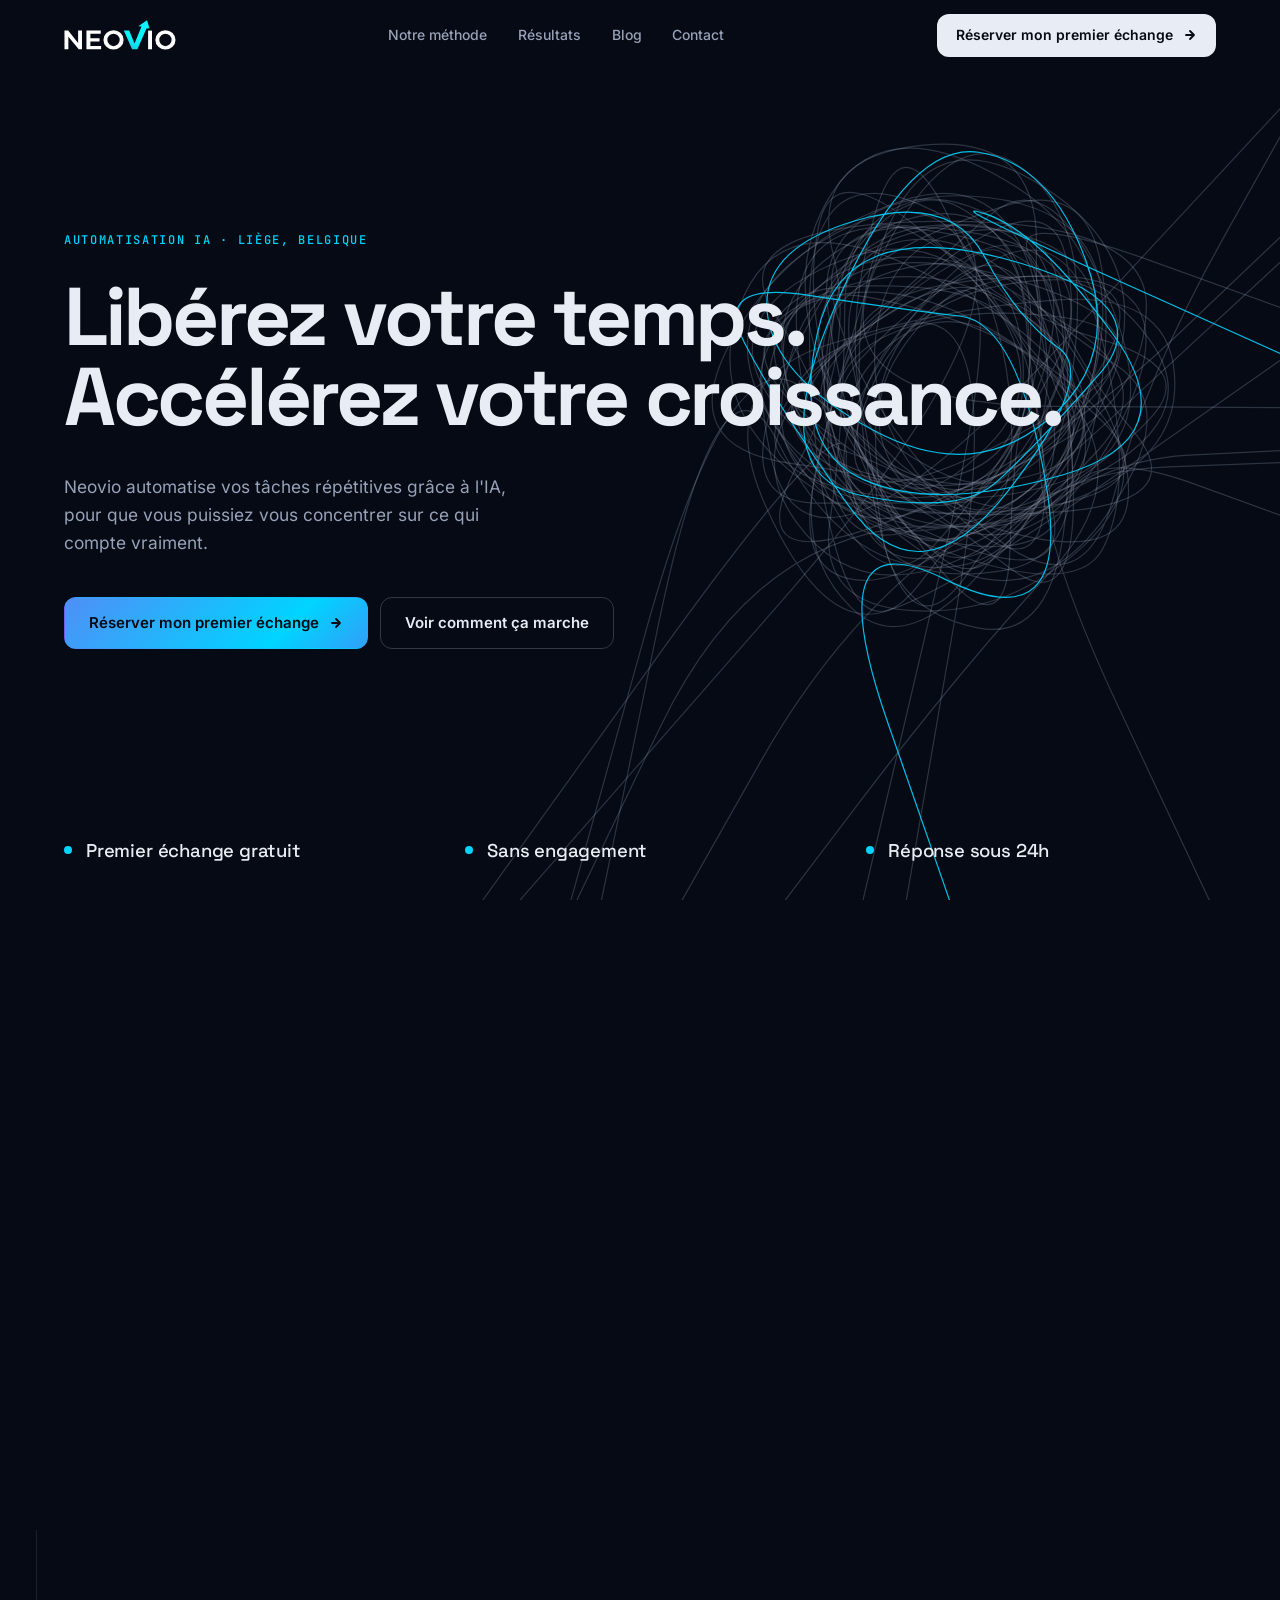
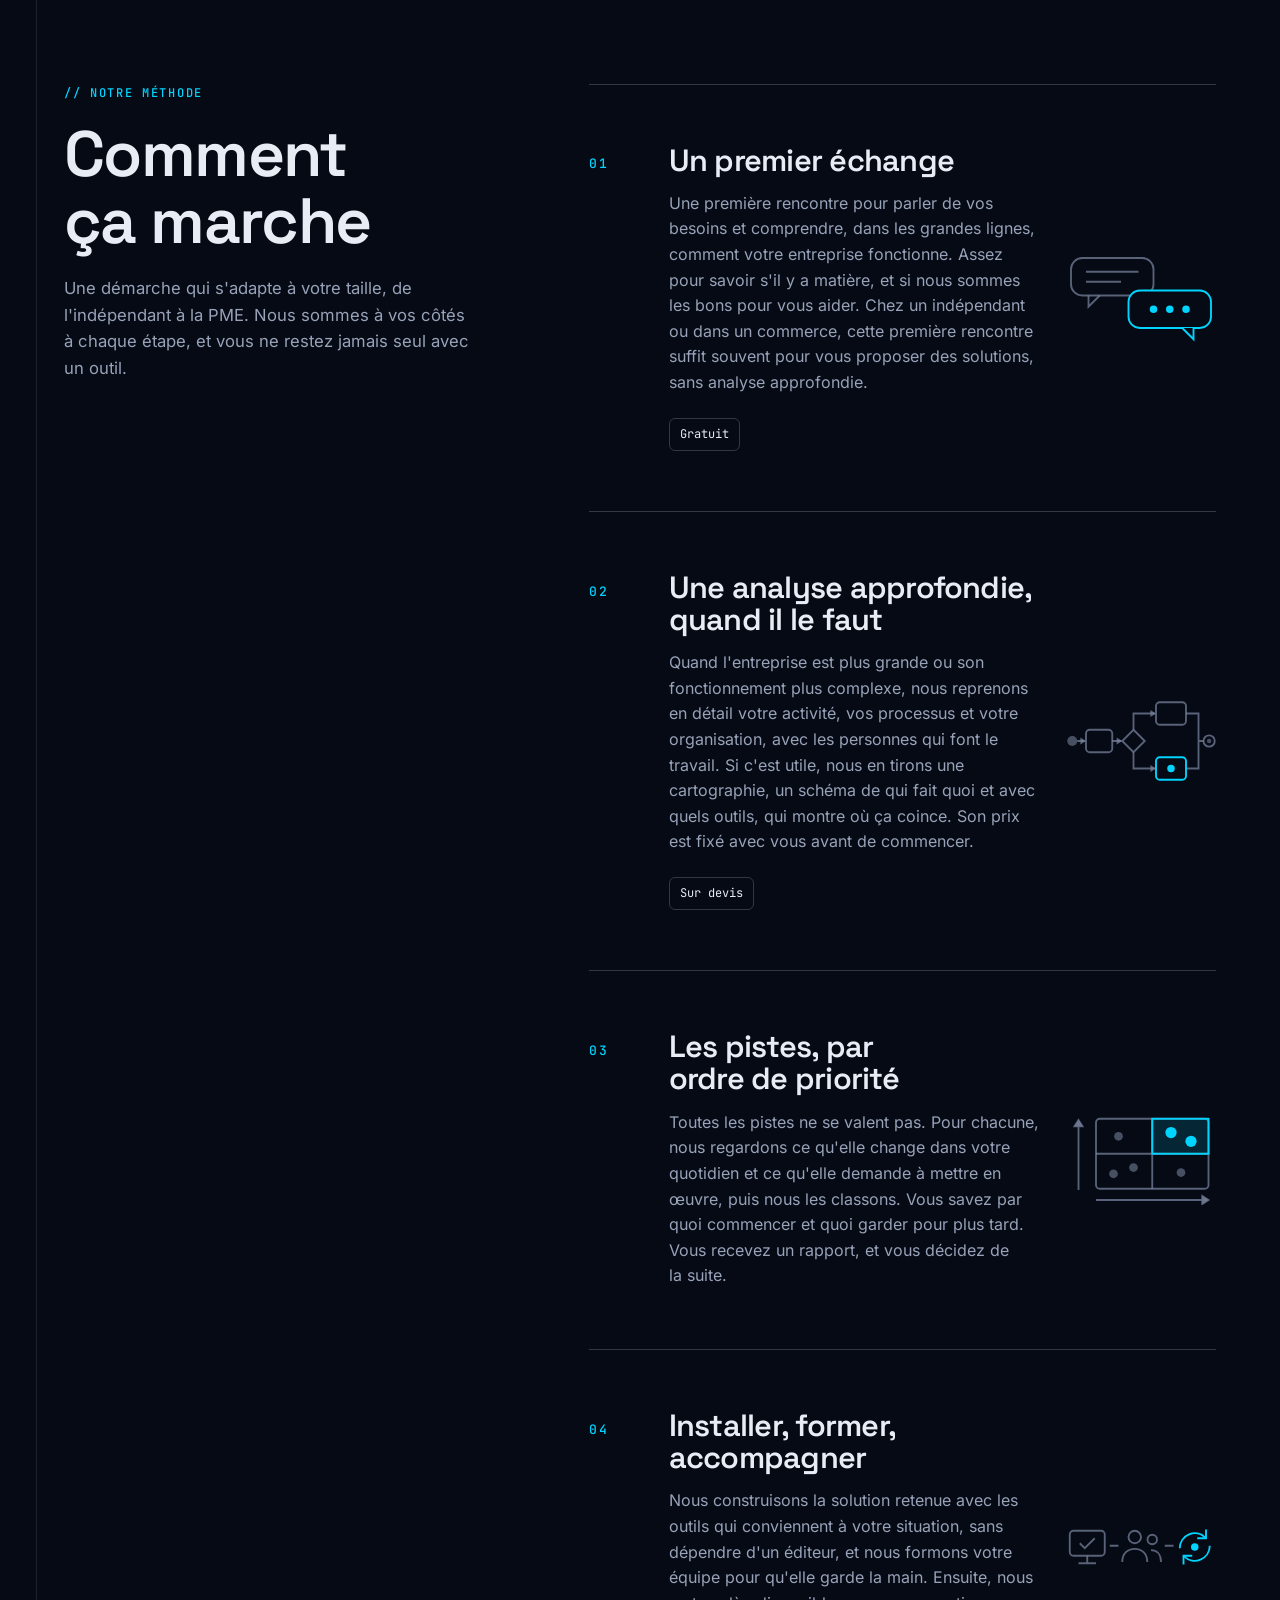
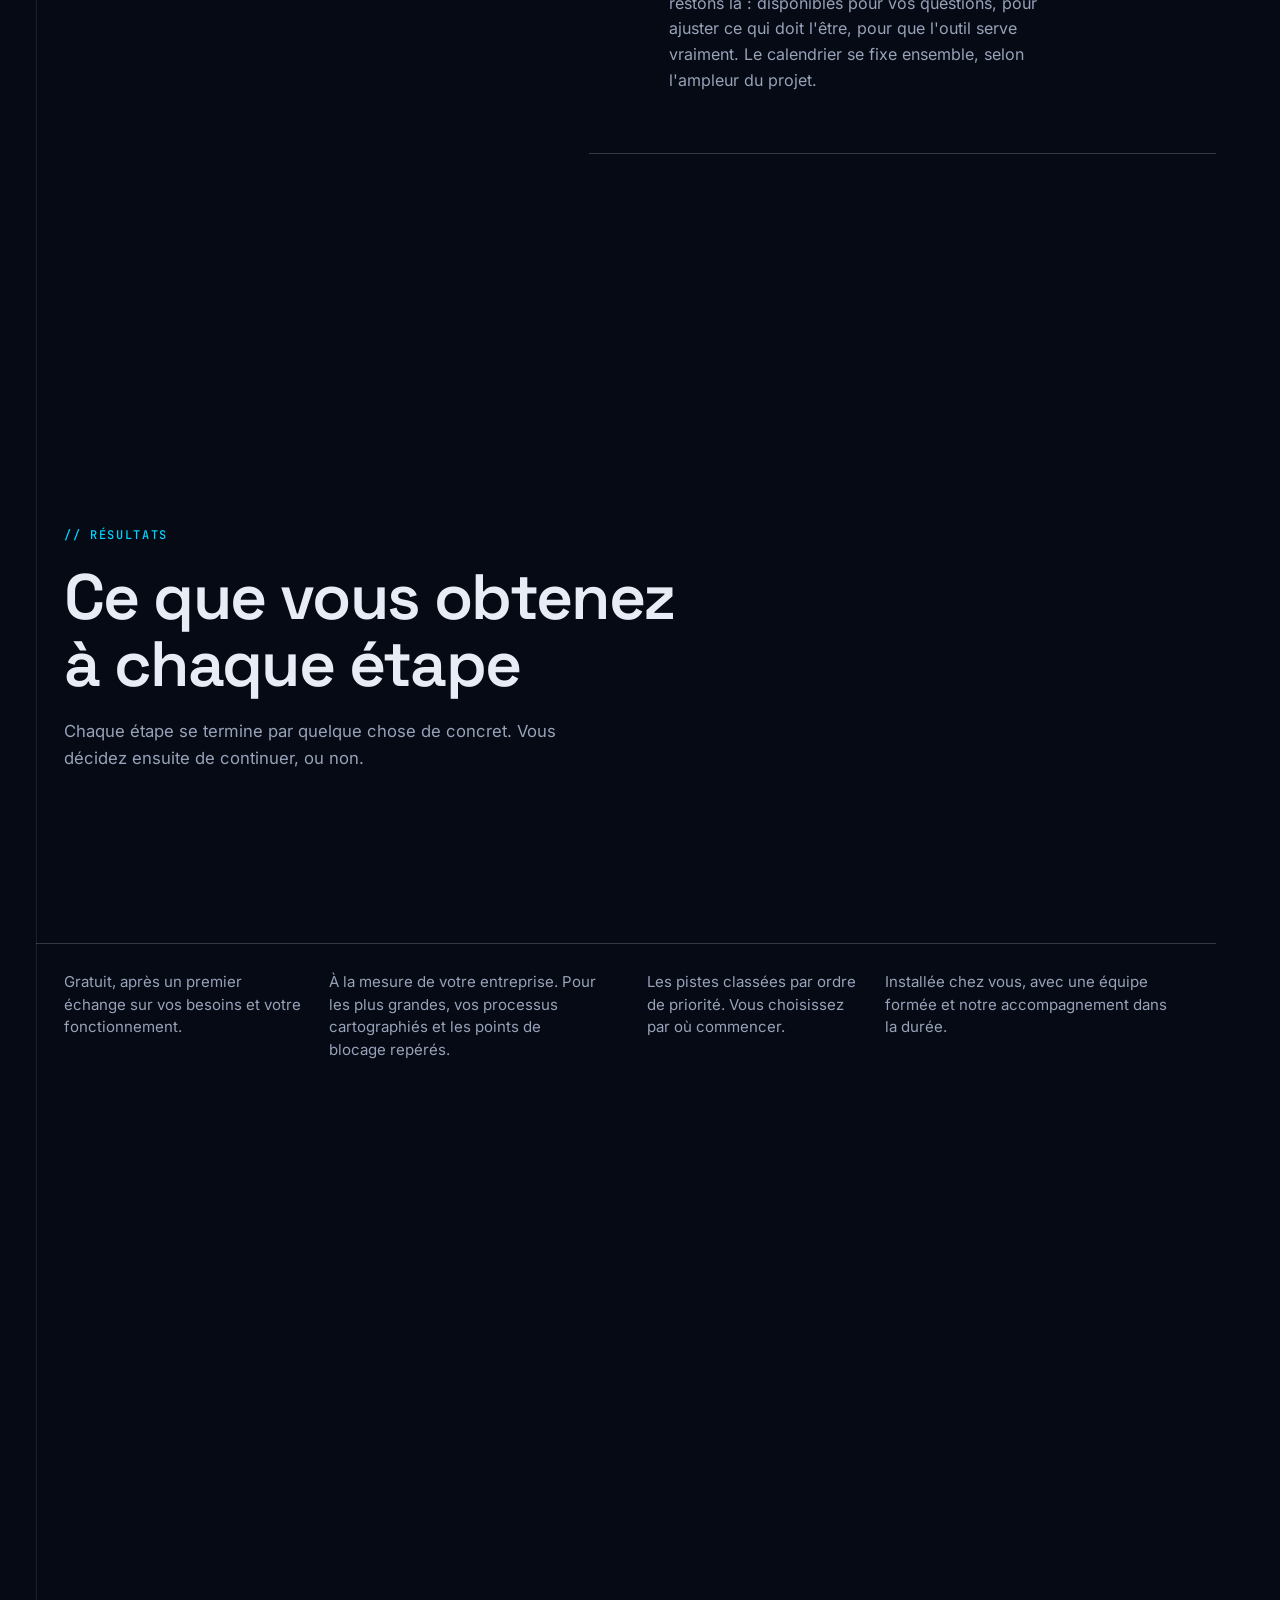
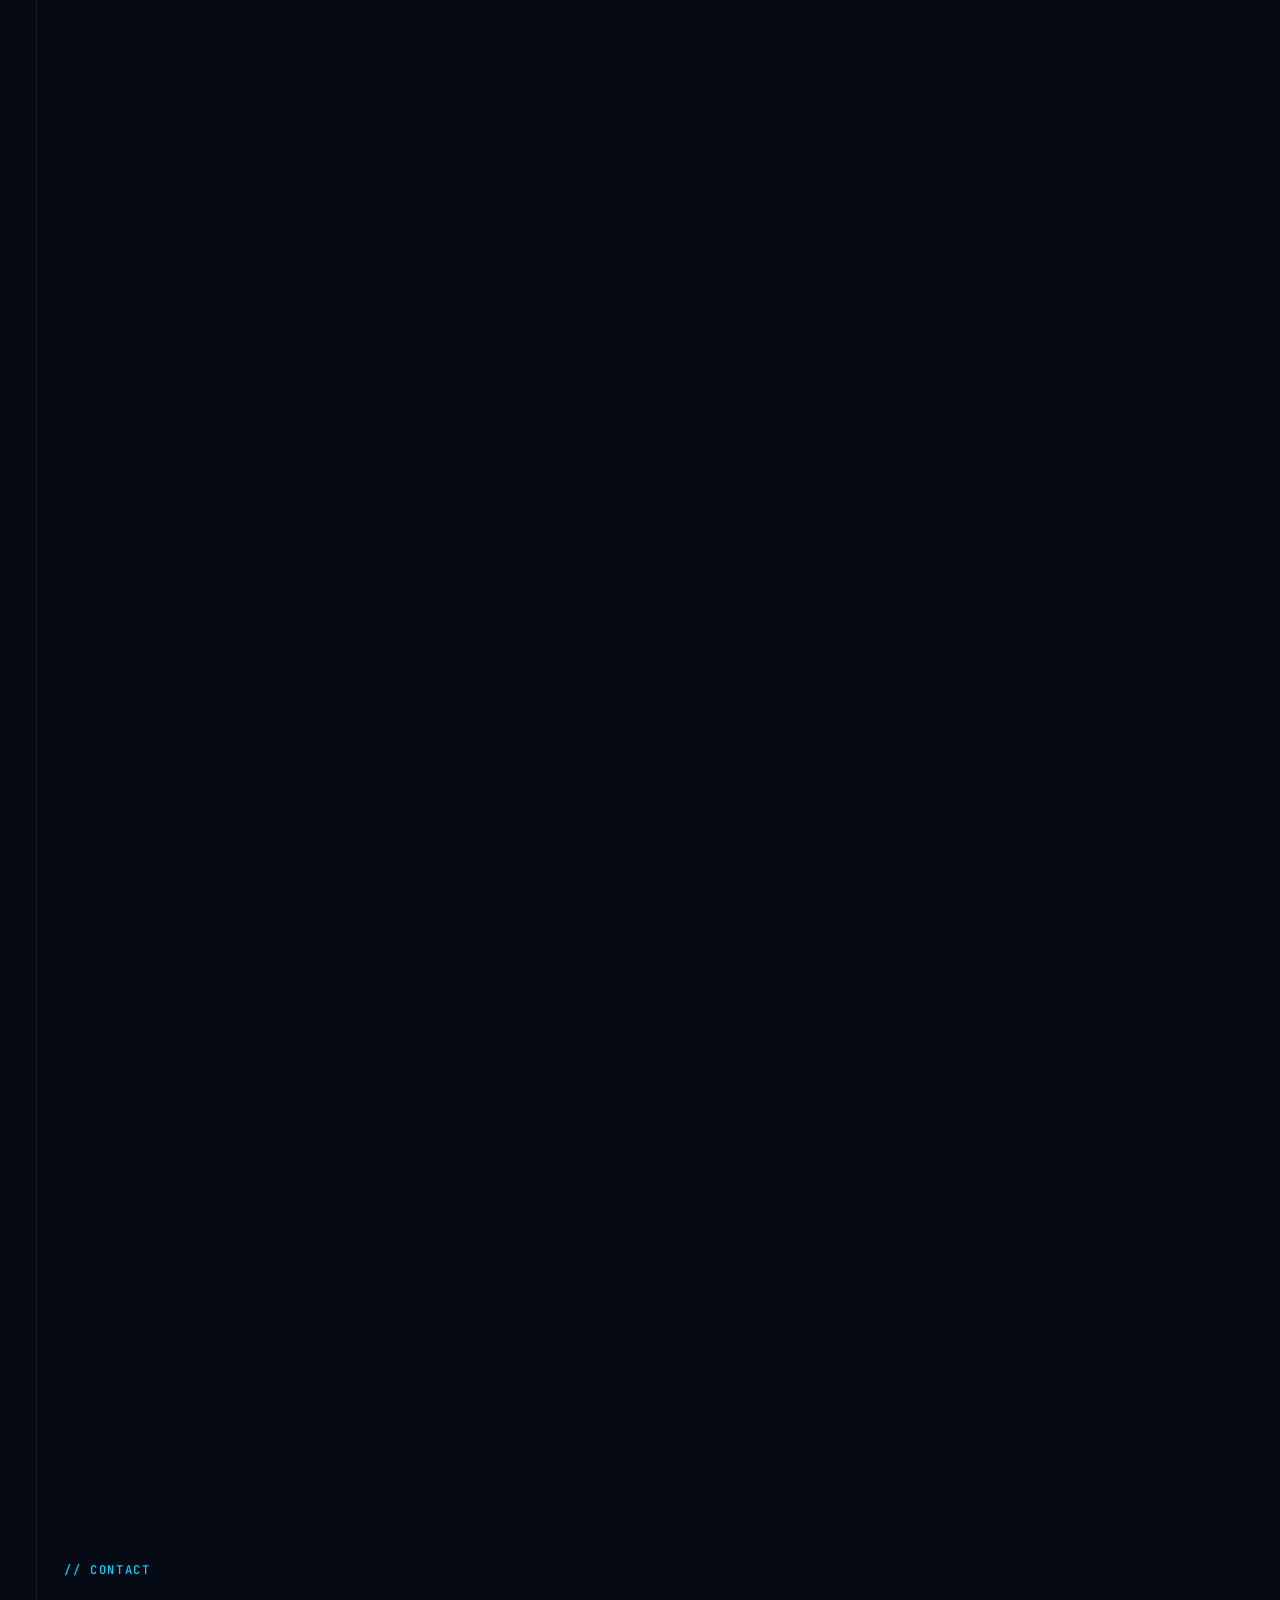
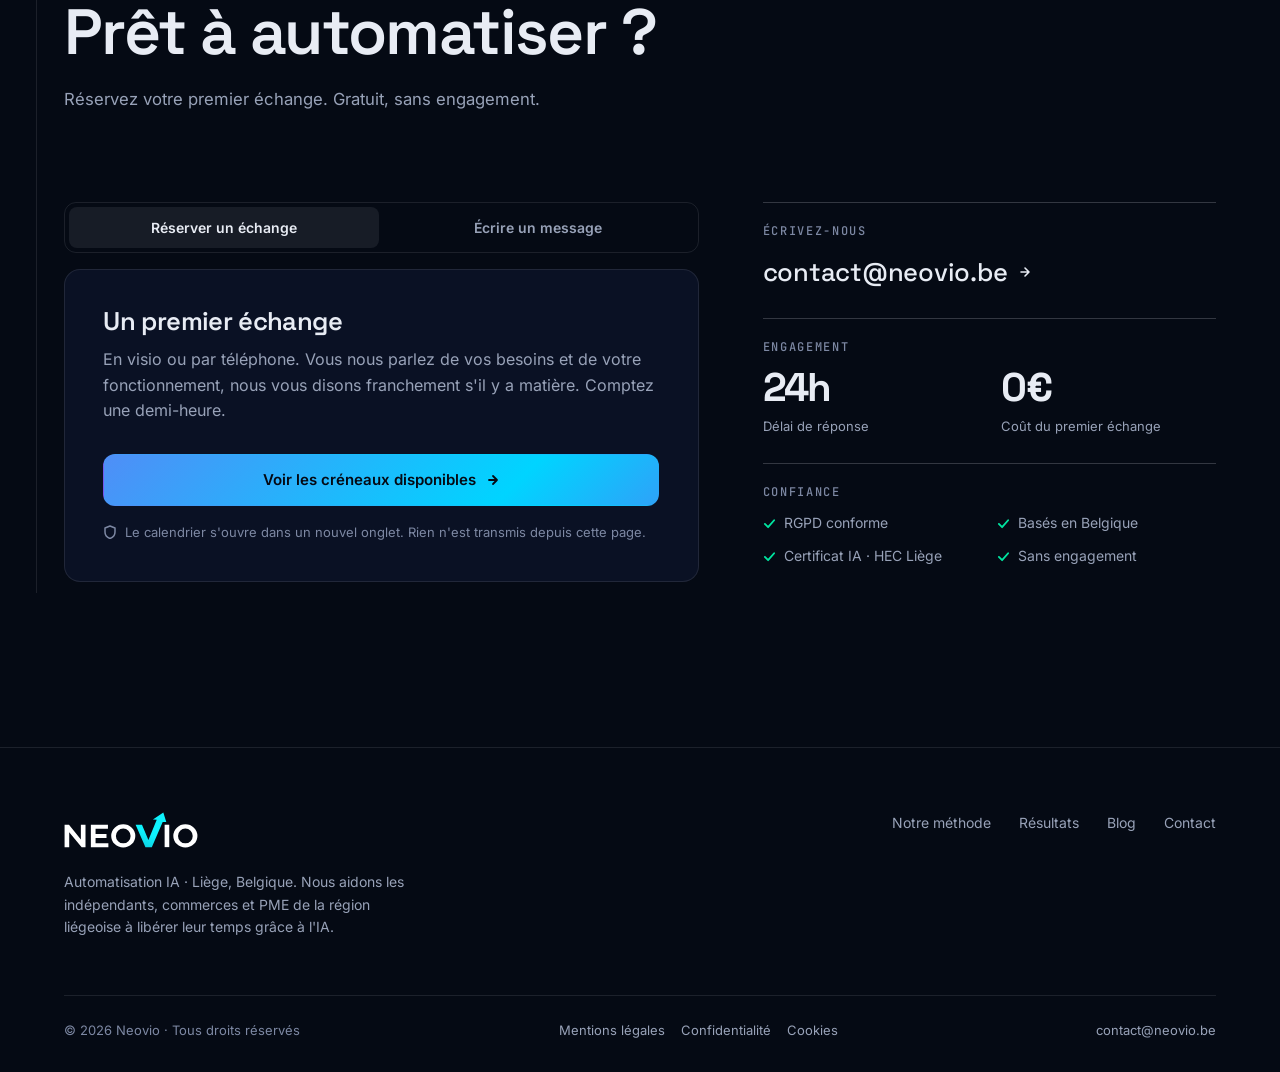
==== commit 1e738978: "Contact : retire 'sans jargon' Co-Authored-By: Claude Fable 5.2 <noreply@anthropic.com>" ====
--- a/index.html
+++ b/index.html
@@ -195,7 +195,7 @@
     <header class="section-head reveal">
       <p class="section-eyebrow">// Contact</p>
       <h2>Prêt à automatiser ?</h2>
-      <p class="section-sub">Réservez votre premier échange. Gratuit, sans engagement, sans jargon.</p>
+      <p class="section-sub">Réservez votre premier échange. Gratuit, sans engagement.</p>
     </header>
 
     <div class="contact-grid">
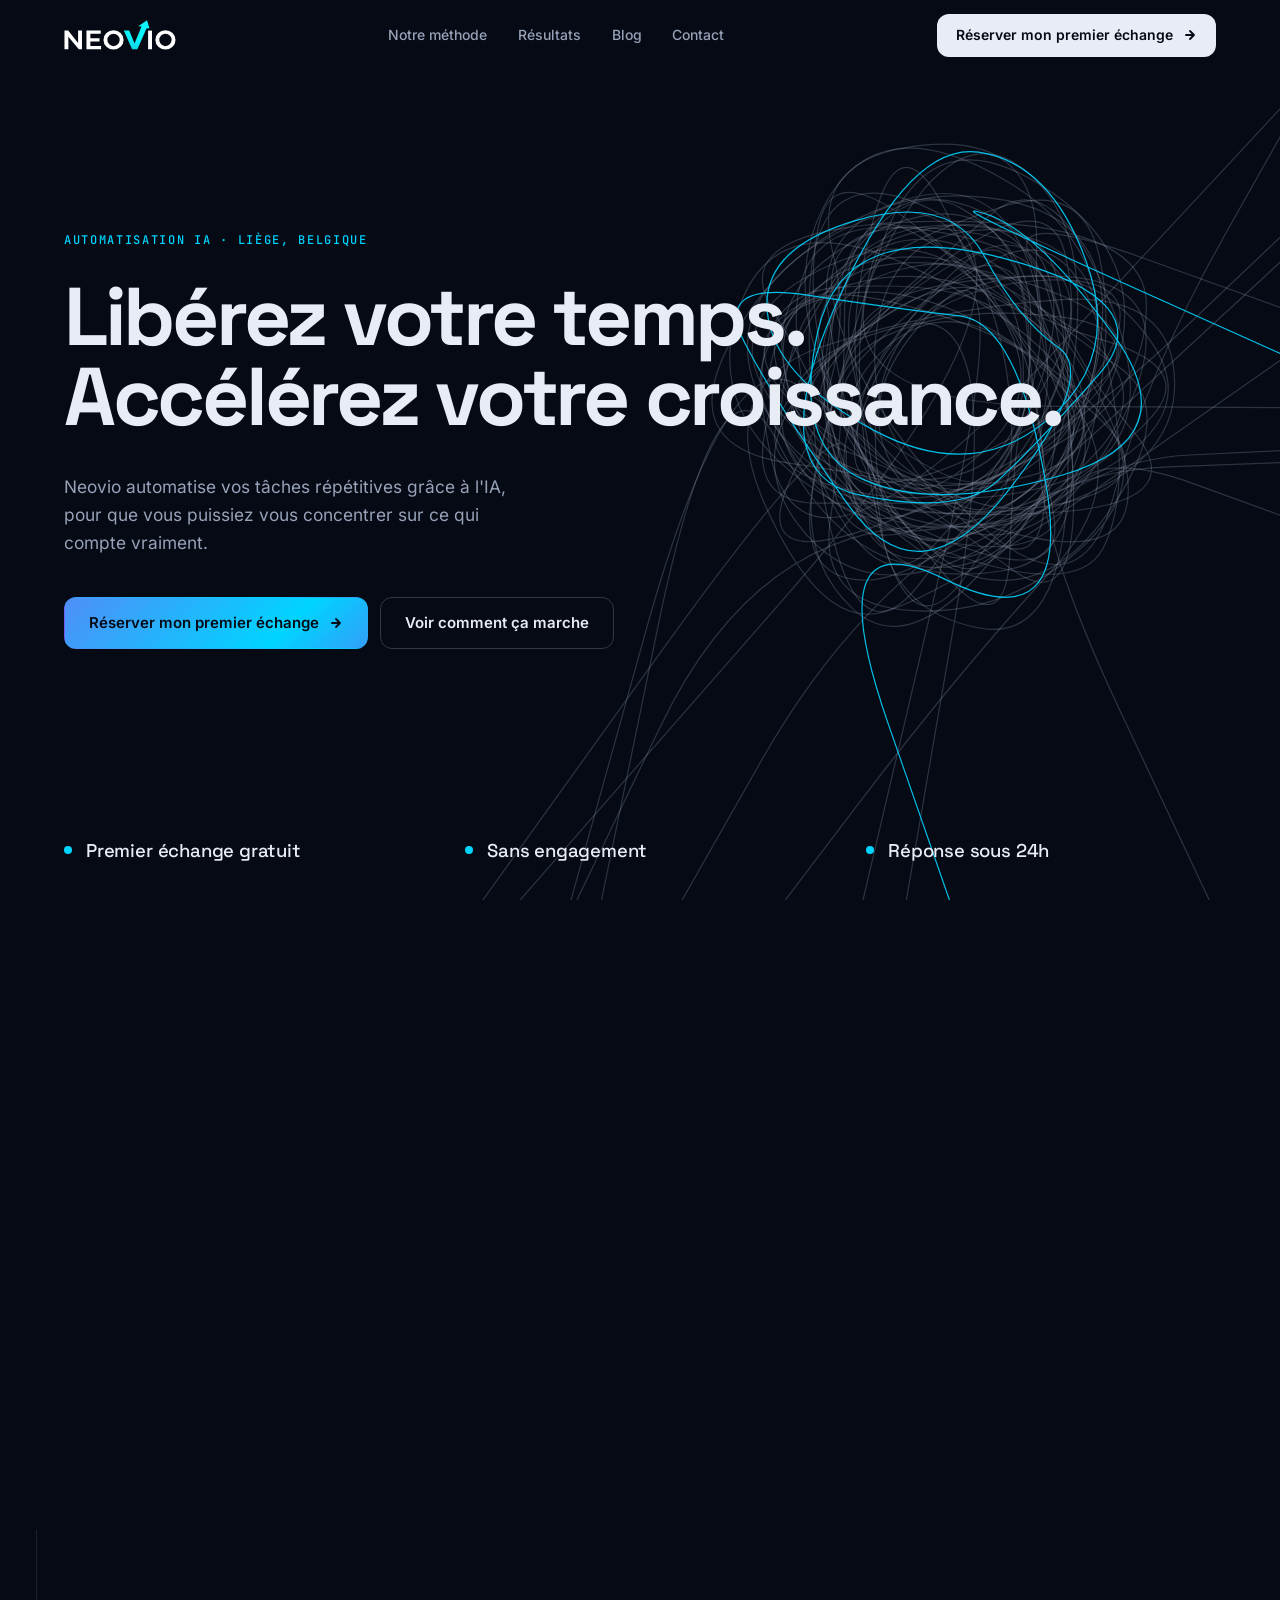
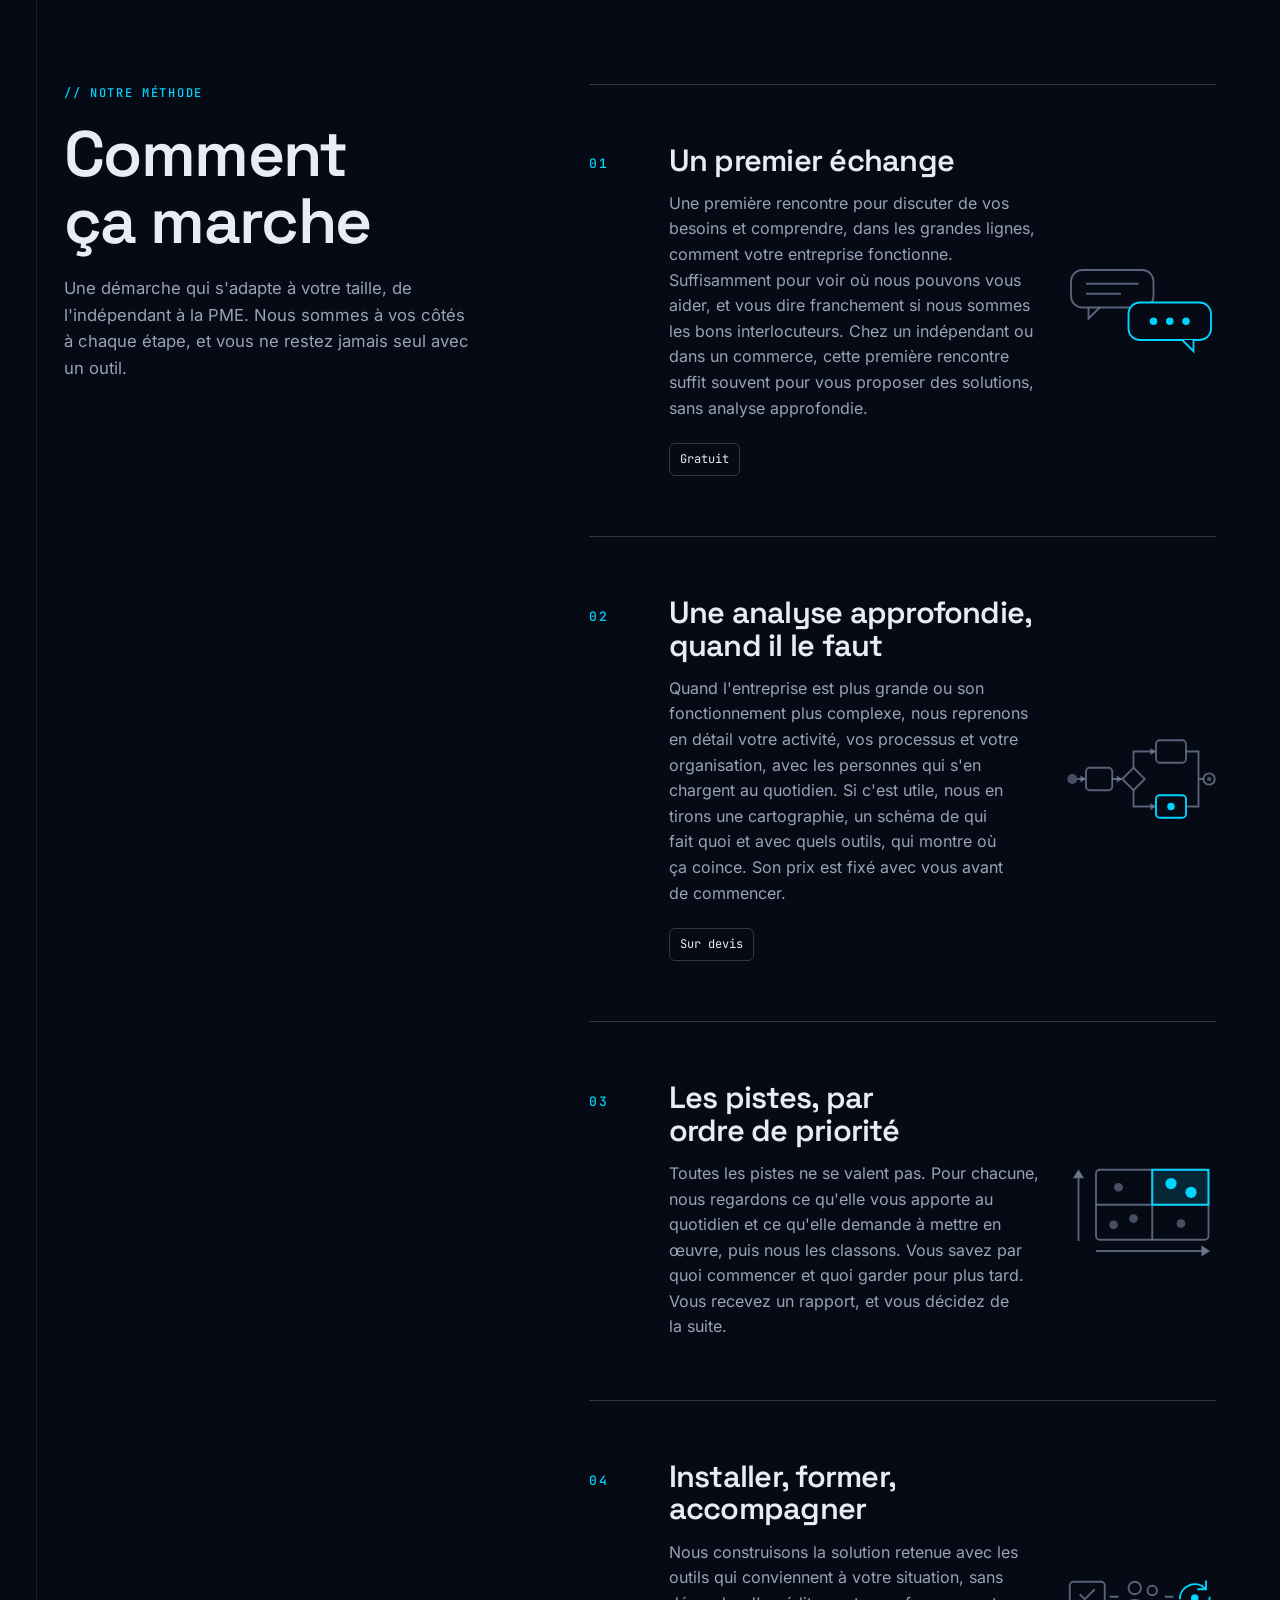
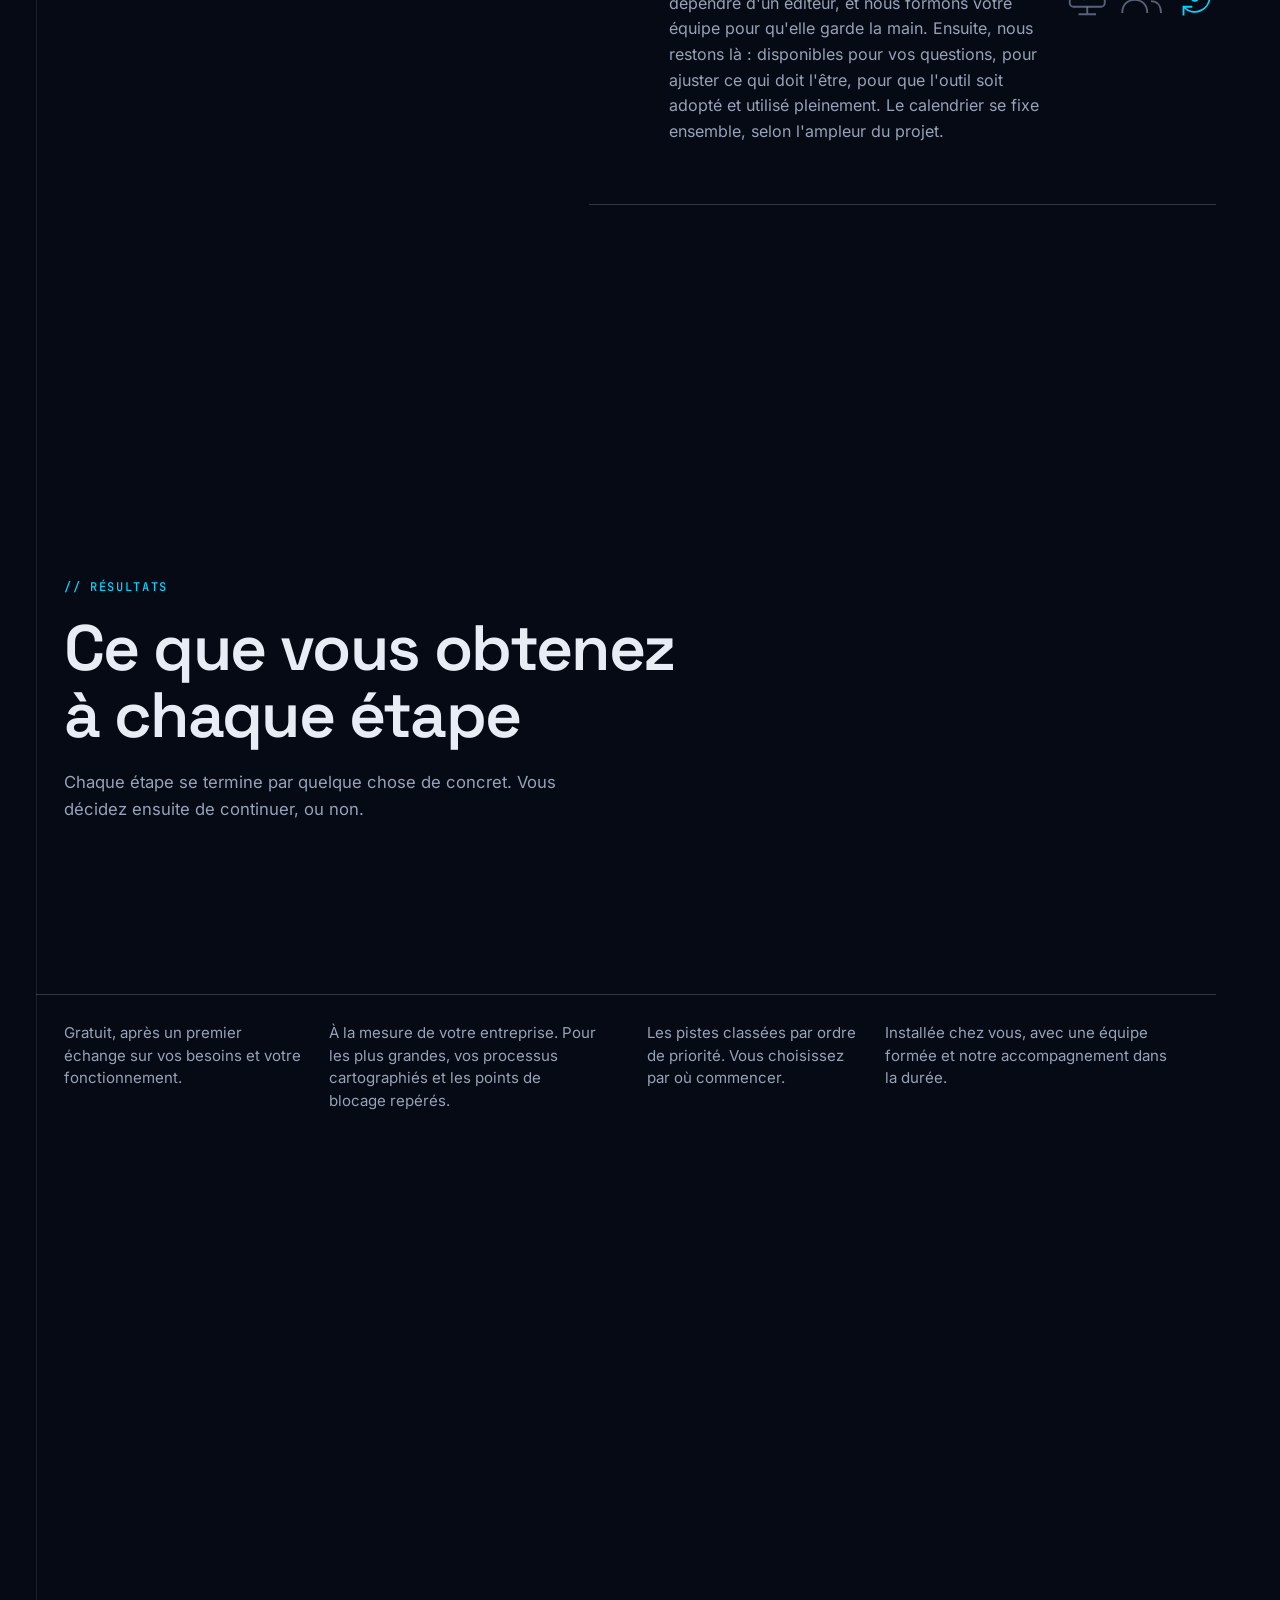
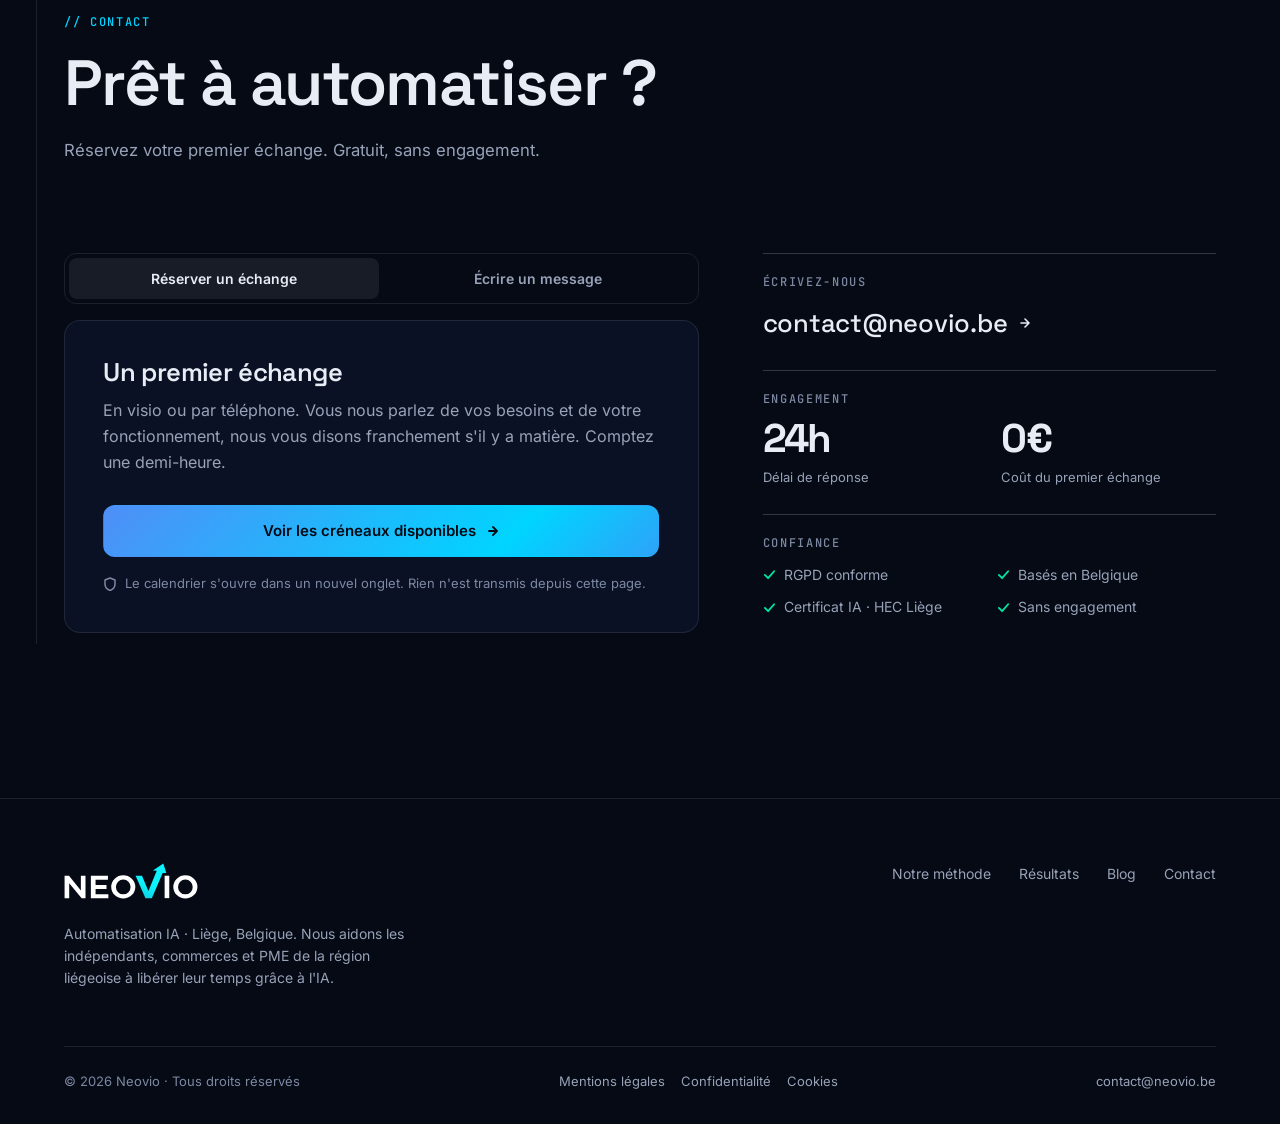
==== commit cd0aa6c4: "Textes : retouches proposees par Guy Etape 1 'discuter de vos besoins' et formulation plus nette ; '" ====
--- a/index.html
+++ b/index.html
@@ -124,7 +124,7 @@
       <li class="step reveal">
         <span class="step-num mono">01</span>
         <h3>Un premier échange</h3>
-        <p>Une première rencontre pour parler de vos besoins et comprendre, dans les grandes lignes, comment votre entreprise fonctionne. Assez pour savoir s'il y a matière, et si nous sommes les bons pour vous aider. Chez un indépendant ou dans un commerce, cette première rencontre suffit souvent pour vous proposer des solutions, sans analyse approfondie.</p>
+        <p>Une première rencontre pour discuter de vos besoins et comprendre, dans les grandes lignes, comment votre entreprise fonctionne. Suffisamment pour voir où nous pouvons vous aider, et vous dire franchement si nous sommes les bons interlocuteurs. Chez un indépendant ou dans un commerce, cette première rencontre suffit souvent pour vous proposer des solutions, sans analyse approfondie.</p>
         <span class="step-badge">Gratuit</span>
         <svg class="step-fig" viewBox="0 0 120 72" aria-hidden="true"><rect x="4" y="4" width="66" height="30" rx="9" class="fig-box"/><path d="M18 34v9l9-9" class="fig-box"/><path d="M16 15H58M16 23H44" class="fig-axis"/><rect x="50" y="30" width="66" height="30" rx="9" class="fig-box fig-box-on fig-solid"/><path d="M102 60v9l-9-9" class="fig-box fig-box-on fig-solid"/><circle cx="70" cy="45" r="3" class="fig-on"/><circle cx="83" cy="45" r="3" class="fig-on"/><circle cx="96" cy="45" r="3" class="fig-on"/></svg>
       </li>
@@ -132,7 +132,7 @@
       <li class="step reveal">
         <span class="step-num mono">02</span>
         <h3>Une analyse approfondie, quand il le faut</h3>
-        <p>Quand l'entreprise est plus grande ou son fonctionnement plus complexe, nous reprenons en détail votre activité, vos processus et votre organisation, avec les personnes qui font le travail. Si c'est utile, nous en tirons une cartographie, un schéma de qui fait quoi et avec quels outils, qui montre où ça coince. Son prix est fixé avec vous avant de commencer.</p>
+        <p>Quand l'entreprise est plus grande ou son fonctionnement plus complexe, nous reprenons en détail votre activité, vos processus et votre organisation, avec les personnes qui s'en chargent au quotidien. Si c'est utile, nous en tirons une cartographie, un schéma de qui fait quoi et avec quels outils, qui montre où ça coince. Son prix est fixé avec vous avant de commencer.</p>
         <span class="step-badge">Sur devis</span>
         <svg class="step-fig" viewBox="0 0 120 72" aria-hidden="true"><path d="M9 36H15M37 36H44M54 27V14H71M54 45V58H71M96 14H106V58H96M106 36H110" class="fig-axis"/><path d="M16 36l-4.5-2.8v5.6zM45 36l-4.5-2.8v5.6zM72 14l-4.5-2.8v5.6zM72 58l-4.5-2.8v5.6z" class="fig-arrow"/><circle cx="5" cy="36" r="4" class="fig-off"/><rect x="16" y="27" width="21" height="18" rx="3" class="fig-box"/><path d="M54 27l9 9-9 9-9-9z" class="fig-box"/><rect x="72" y="5" width="24" height="18" rx="3" class="fig-box"/><rect x="72" y="49" width="24" height="18" rx="3" class="fig-box fig-box-on"/><circle cx="84" cy="58" r="3" class="fig-on"/><circle cx="114.5" cy="36" r="4.5" class="fig-box"/><circle cx="114.5" cy="36" r="1.8" class="fig-off"/></svg>
       </li>
@@ -140,14 +140,14 @@
       <li class="step reveal">
         <span class="step-num mono">03</span>
         <h3>Les pistes, par ordre de priorité</h3>
-        <p>Toutes les pistes ne se valent pas. Pour chacune, nous regardons ce qu'elle change dans votre quotidien et ce qu'elle demande à mettre en œuvre, puis nous les classons. Vous savez par quoi commencer et quoi garder pour plus tard. Vous recevez un rapport, et vous décidez de la suite.</p>
+        <p>Toutes les pistes ne se valent pas. Pour chacune, nous regardons ce qu'elle vous apporte au quotidien et ce qu'elle demande à mettre en œuvre, puis nous les classons. Vous savez par quoi commencer et quoi garder pour plus tard. Vous recevez un rapport, et vous décidez de la suite.</p>
         <svg class="step-fig" viewBox="0 0 120 72" aria-hidden="true"><path d="M10 60V6M10 4l-3.2 5h6.4zM24 68H112M114 68l-5-3.2v6.4z" class="fig-axis"/><path d="M10 4l-3.2 5h6.4zM114 68l-5-3.2v6.4z" class="fig-arrow"/><rect x="69" y="3" width="45" height="28" class="fig-zone"/><rect x="24" y="3" width="90" height="56" rx="3" class="fig-box"/><path d="M69 3V59M24 31H114" class="fig-box"/><rect x="69" y="3" width="45" height="28" class="fig-box fig-box-on"/><circle cx="84" cy="14" r="4.5" class="fig-on"/><circle cx="100" cy="21" r="4.5" class="fig-on"/><circle cx="42" cy="17" r="3.5" class="fig-off"/><circle cx="38" cy="47" r="3.5" class="fig-off"/><circle cx="54" cy="42" r="3.5" class="fig-off"/><circle cx="92" cy="46" r="3.5" class="fig-off"/></svg>
       </li>
 
       <li class="step reveal">
         <span class="step-num mono">04</span>
         <h3>Installer, former, accompagner</h3>
-        <p>Nous construisons la solution retenue avec les outils qui conviennent à votre situation, sans dépendre d'un éditeur, et nous formons votre équipe pour qu'elle garde la main. Ensuite, nous restons là : disponibles pour vos questions, pour ajuster ce qui doit l'être, pour que l'outil serve vraiment. Le calendrier se fixe ensemble, selon l'ampleur du projet.</p>
+        <p>Nous construisons la solution retenue avec les outils qui conviennent à votre situation, sans dépendre d'un éditeur, et nous formons votre équipe pour qu'elle garde la main. Ensuite, nous restons là : disponibles pour vos questions, pour ajuster ce qui doit l'être, pour que l'outil soit adopté et utilisé pleinement. Le calendrier se fixe ensemble, selon l'ampleur du projet.</p>
         <svg class="step-fig" viewBox="0 0 120 72" aria-hidden="true"><rect x="3" y="19" width="28" height="20" rx="3" class="fig-box"/><path d="M17 39v6M10 45h14M11 29l4 4 8-8" class="fig-box"/><path d="M35 31h7M79 31h7" class="fig-axis"/><circle cx="55" cy="24" r="5" class="fig-box"/><path d="M45 44c0-7 4.5-10.500 10-10.500s10 3.500 10 10.500" class="fig-box"/><circle cx="69" cy="26" r="3.800" class="fig-box"/><path d="M68 34.500c4.500 0 8 3 8 9.500" class="fig-box"/><path d="M91 33a12 12 0 0 1 20.500-8.500M115 31a12 12 0 0 1-20.500 8.500" class="fig-line"/><path d="M112 18v7h-7M94 46v-7h7" class="fig-line"/><circle cx="103" cy="32" r="3" class="fig-on"/></svg>
       </li>
     </ol>
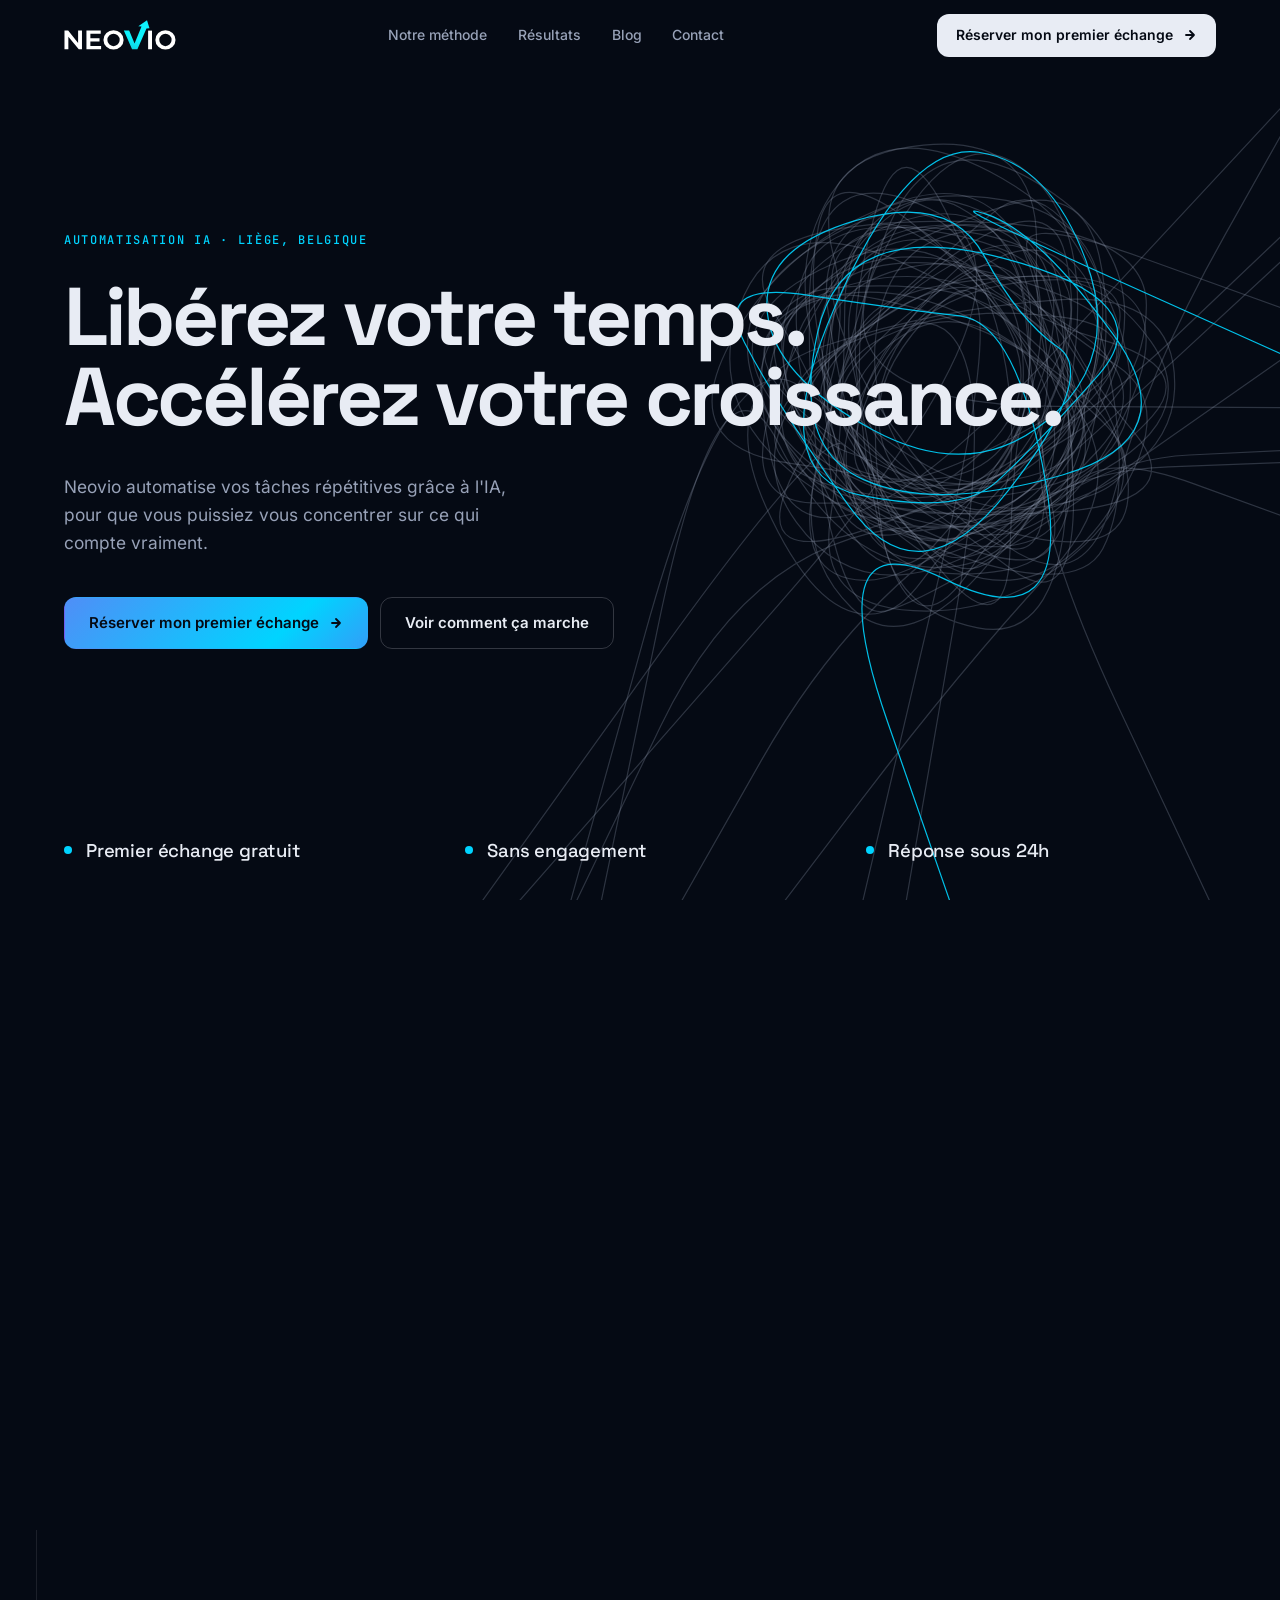
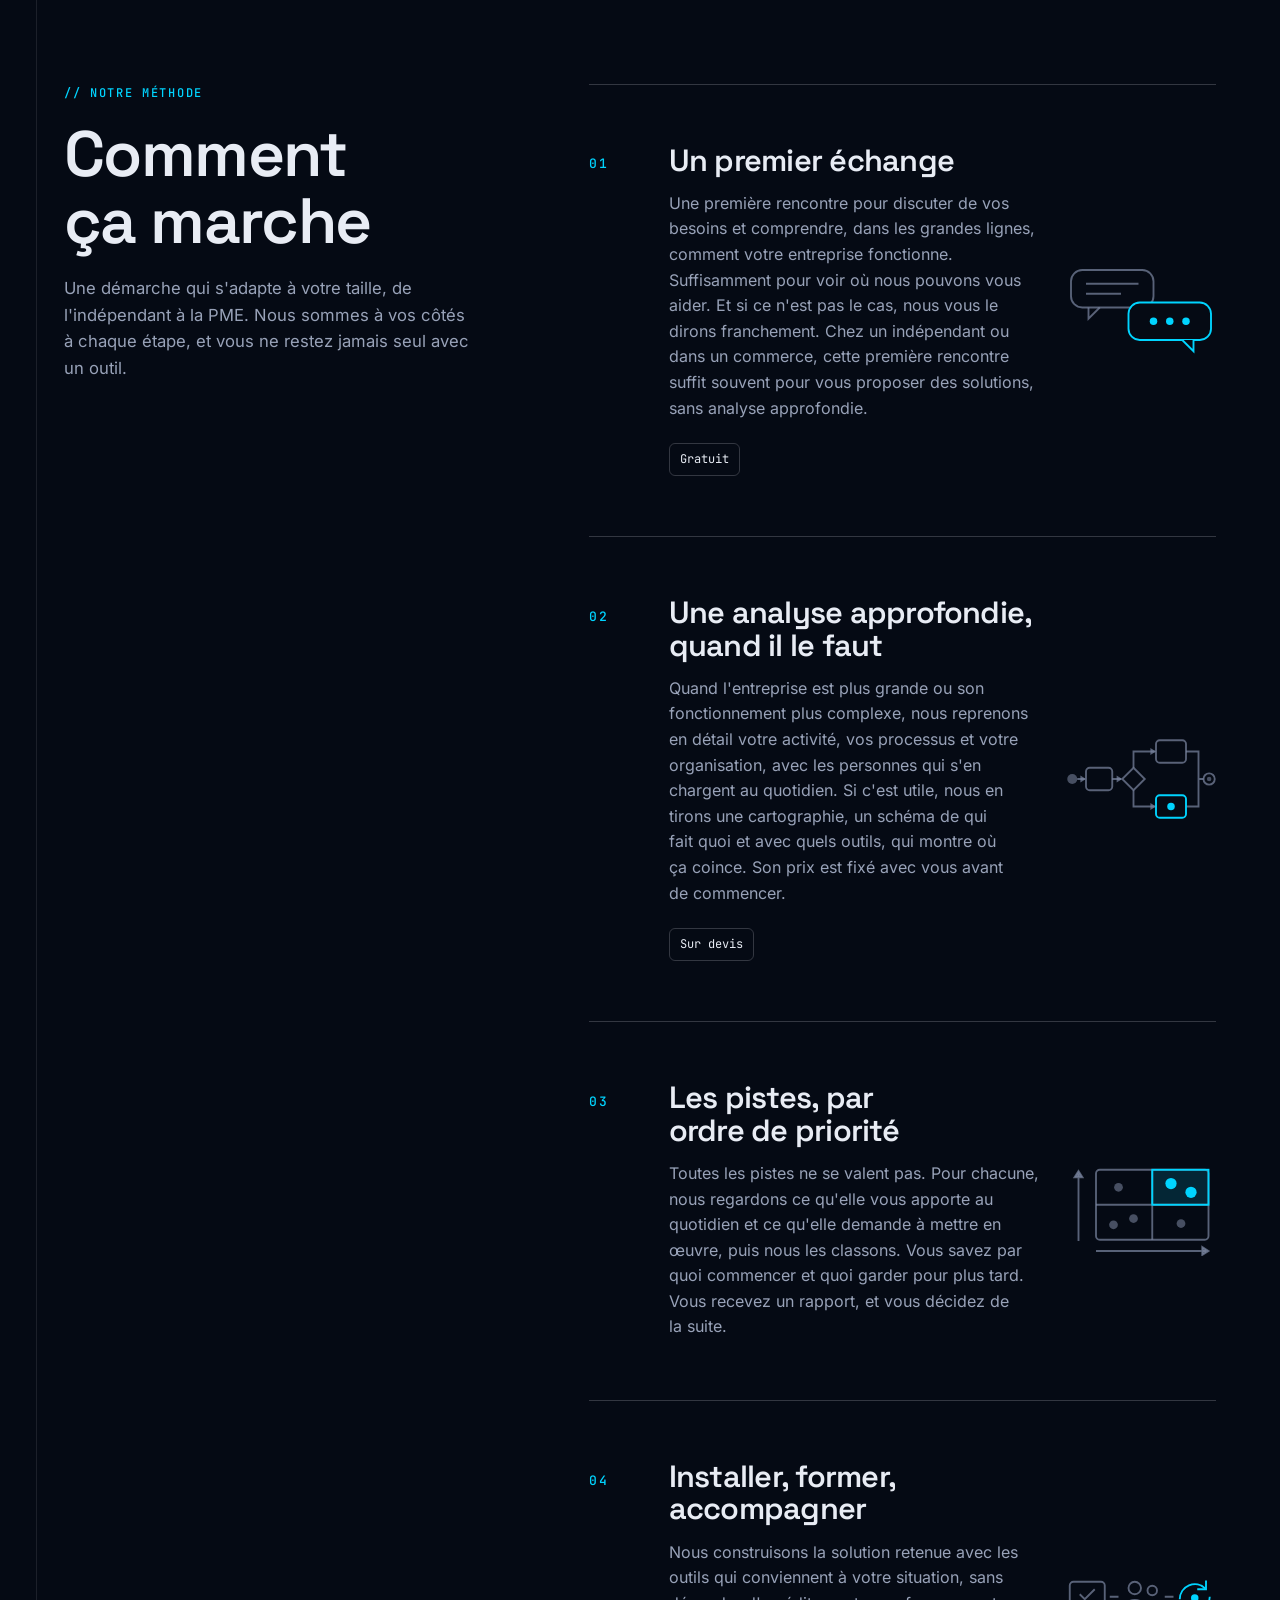
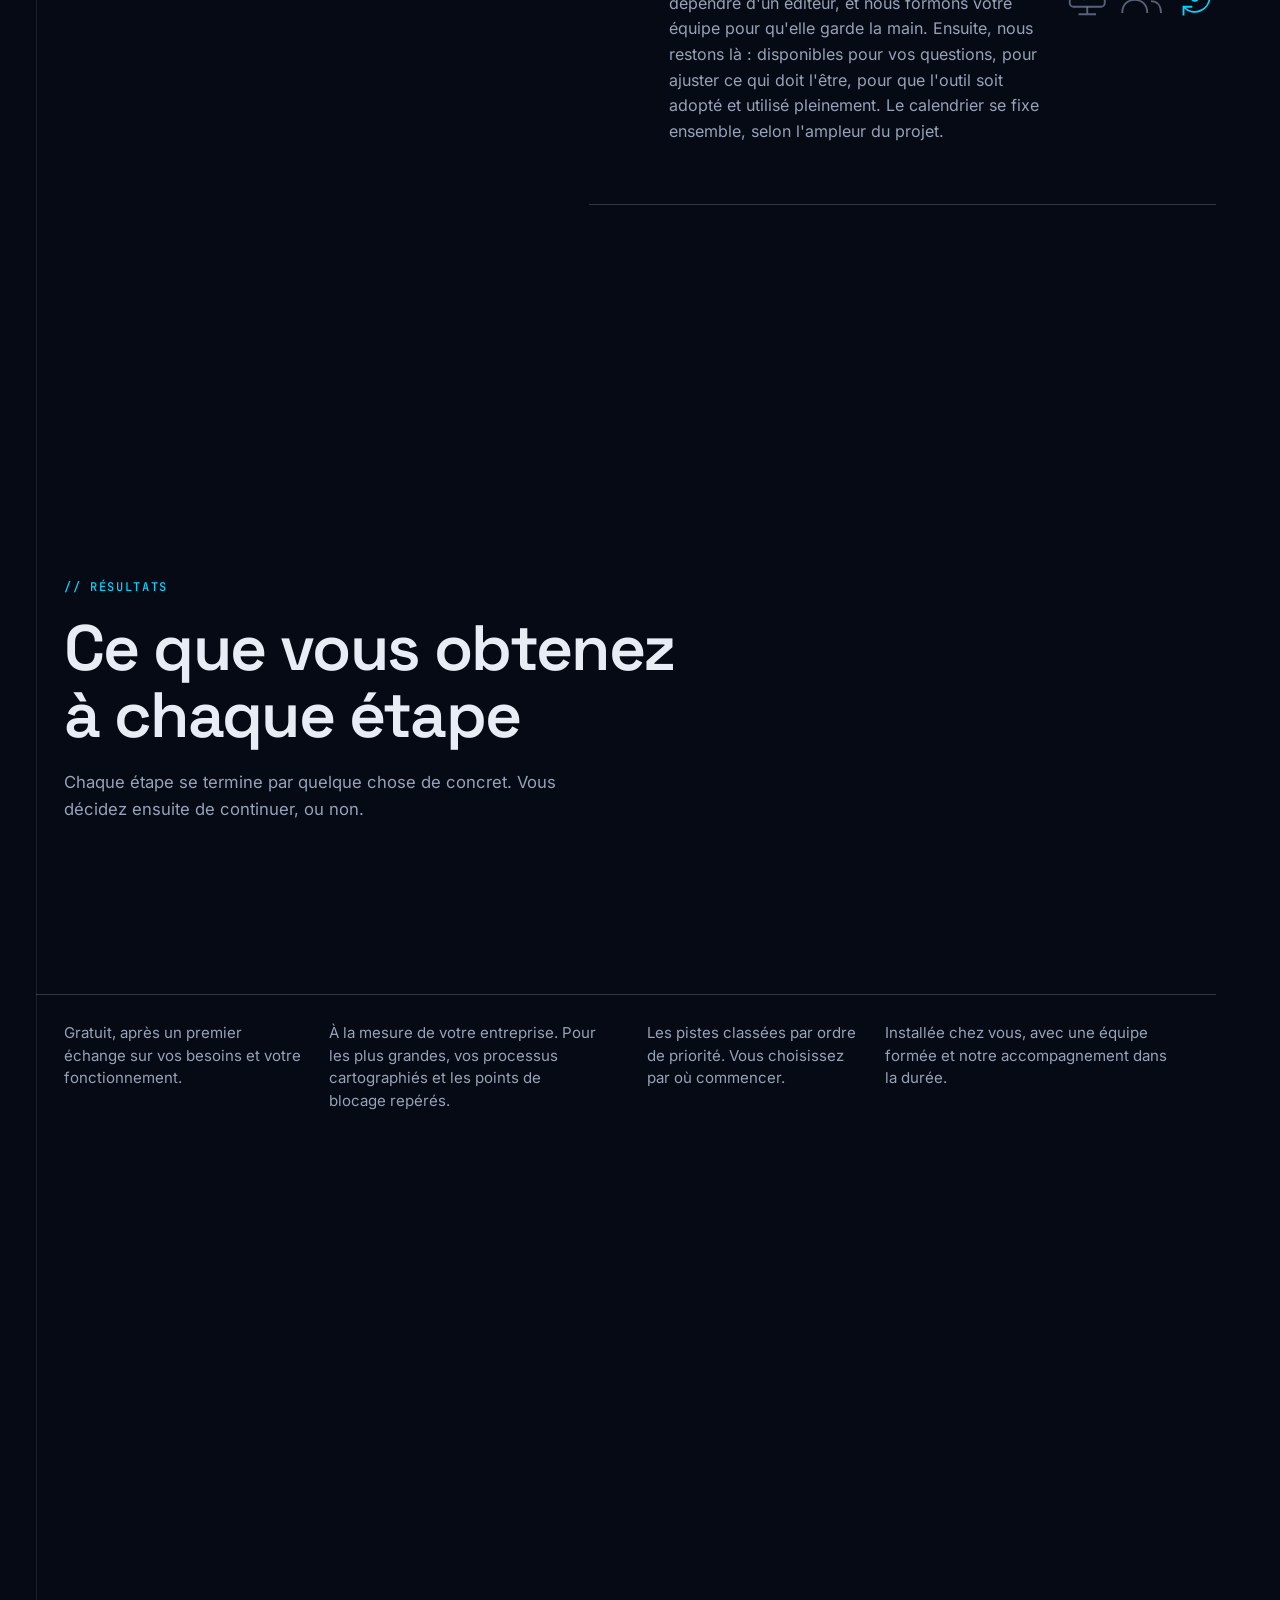
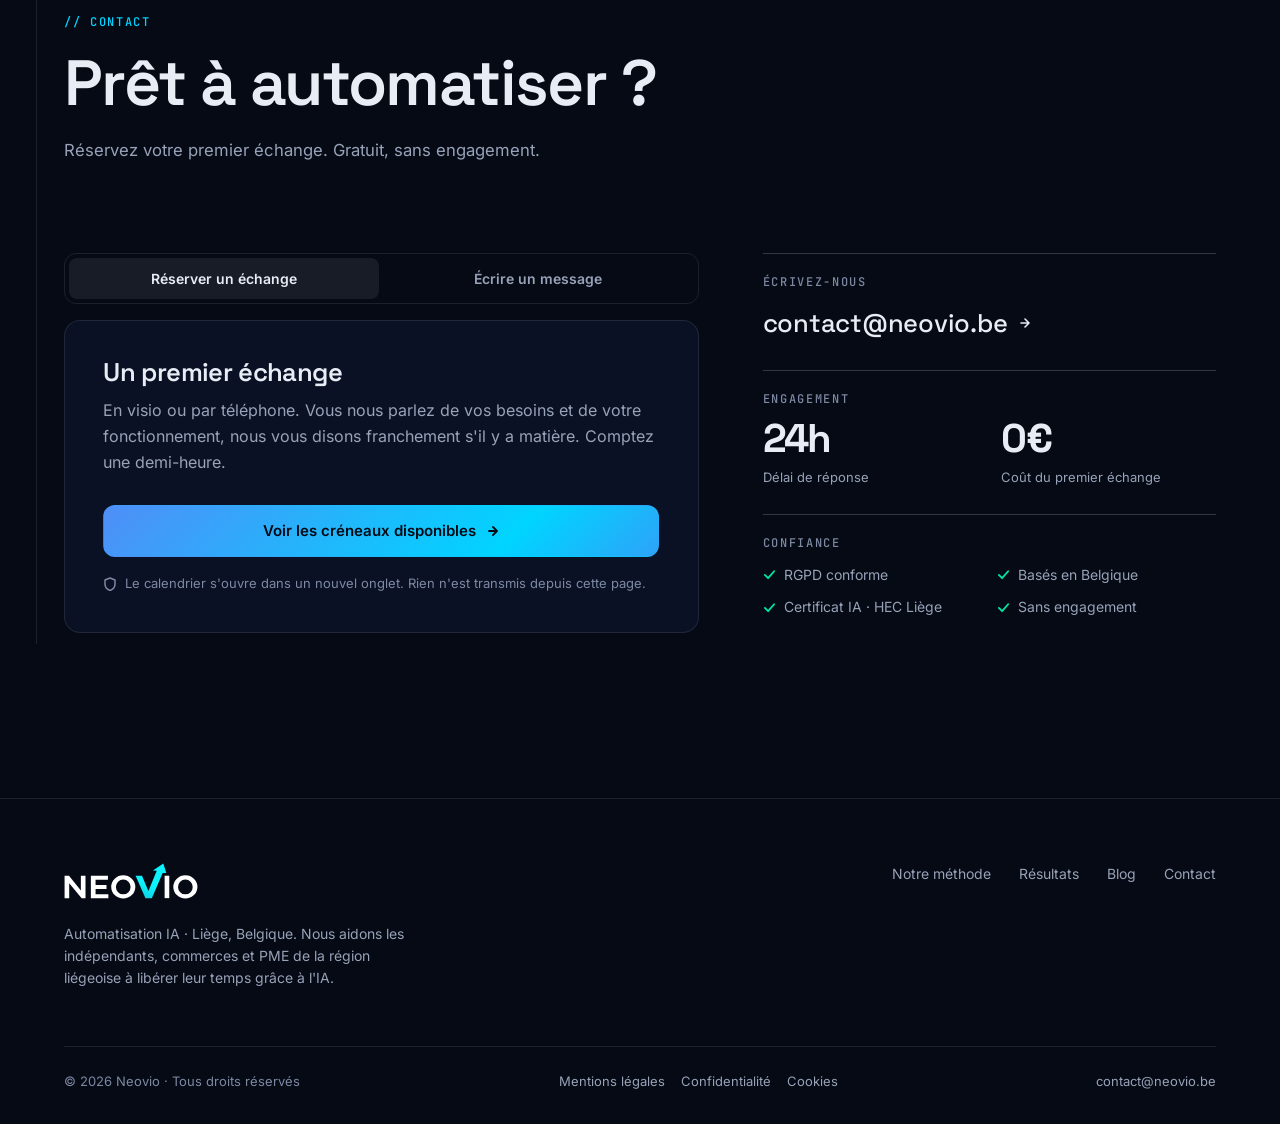
==== commit e43fc065: "Textes : etape 1, retire 'les bons interlocuteurs' Co-Authored-By: Claude Opus 5.5 <noreply@anthropi" ====
--- a/index.html
+++ b/index.html
@@ -124,7 +124,7 @@
       <li class="step reveal">
         <span class="step-num mono">01</span>
         <h3>Un premier échange</h3>
-        <p>Une première rencontre pour discuter de vos besoins et comprendre, dans les grandes lignes, comment votre entreprise fonctionne. Suffisamment pour voir où nous pouvons vous aider, et vous dire franchement si nous sommes les bons interlocuteurs. Chez un indépendant ou dans un commerce, cette première rencontre suffit souvent pour vous proposer des solutions, sans analyse approfondie.</p>
+        <p>Une première rencontre pour discuter de vos besoins et comprendre, dans les grandes lignes, comment votre entreprise fonctionne. Suffisamment pour voir où nous pouvons vous aider. Et si ce n'est pas le cas, nous vous le dirons franchement. Chez un indépendant ou dans un commerce, cette première rencontre suffit souvent pour vous proposer des solutions, sans analyse approfondie.</p>
         <span class="step-badge">Gratuit</span>
         <svg class="step-fig" viewBox="0 0 120 72" aria-hidden="true"><rect x="4" y="4" width="66" height="30" rx="9" class="fig-box"/><path d="M18 34v9l9-9" class="fig-box"/><path d="M16 15H58M16 23H44" class="fig-axis"/><rect x="50" y="30" width="66" height="30" rx="9" class="fig-box fig-box-on fig-solid"/><path d="M102 60v9l-9-9" class="fig-box fig-box-on fig-solid"/><circle cx="70" cy="45" r="3" class="fig-on"/><circle cx="83" cy="45" r="3" class="fig-on"/><circle cx="96" cy="45" r="3" class="fig-on"/></svg>
       </li>
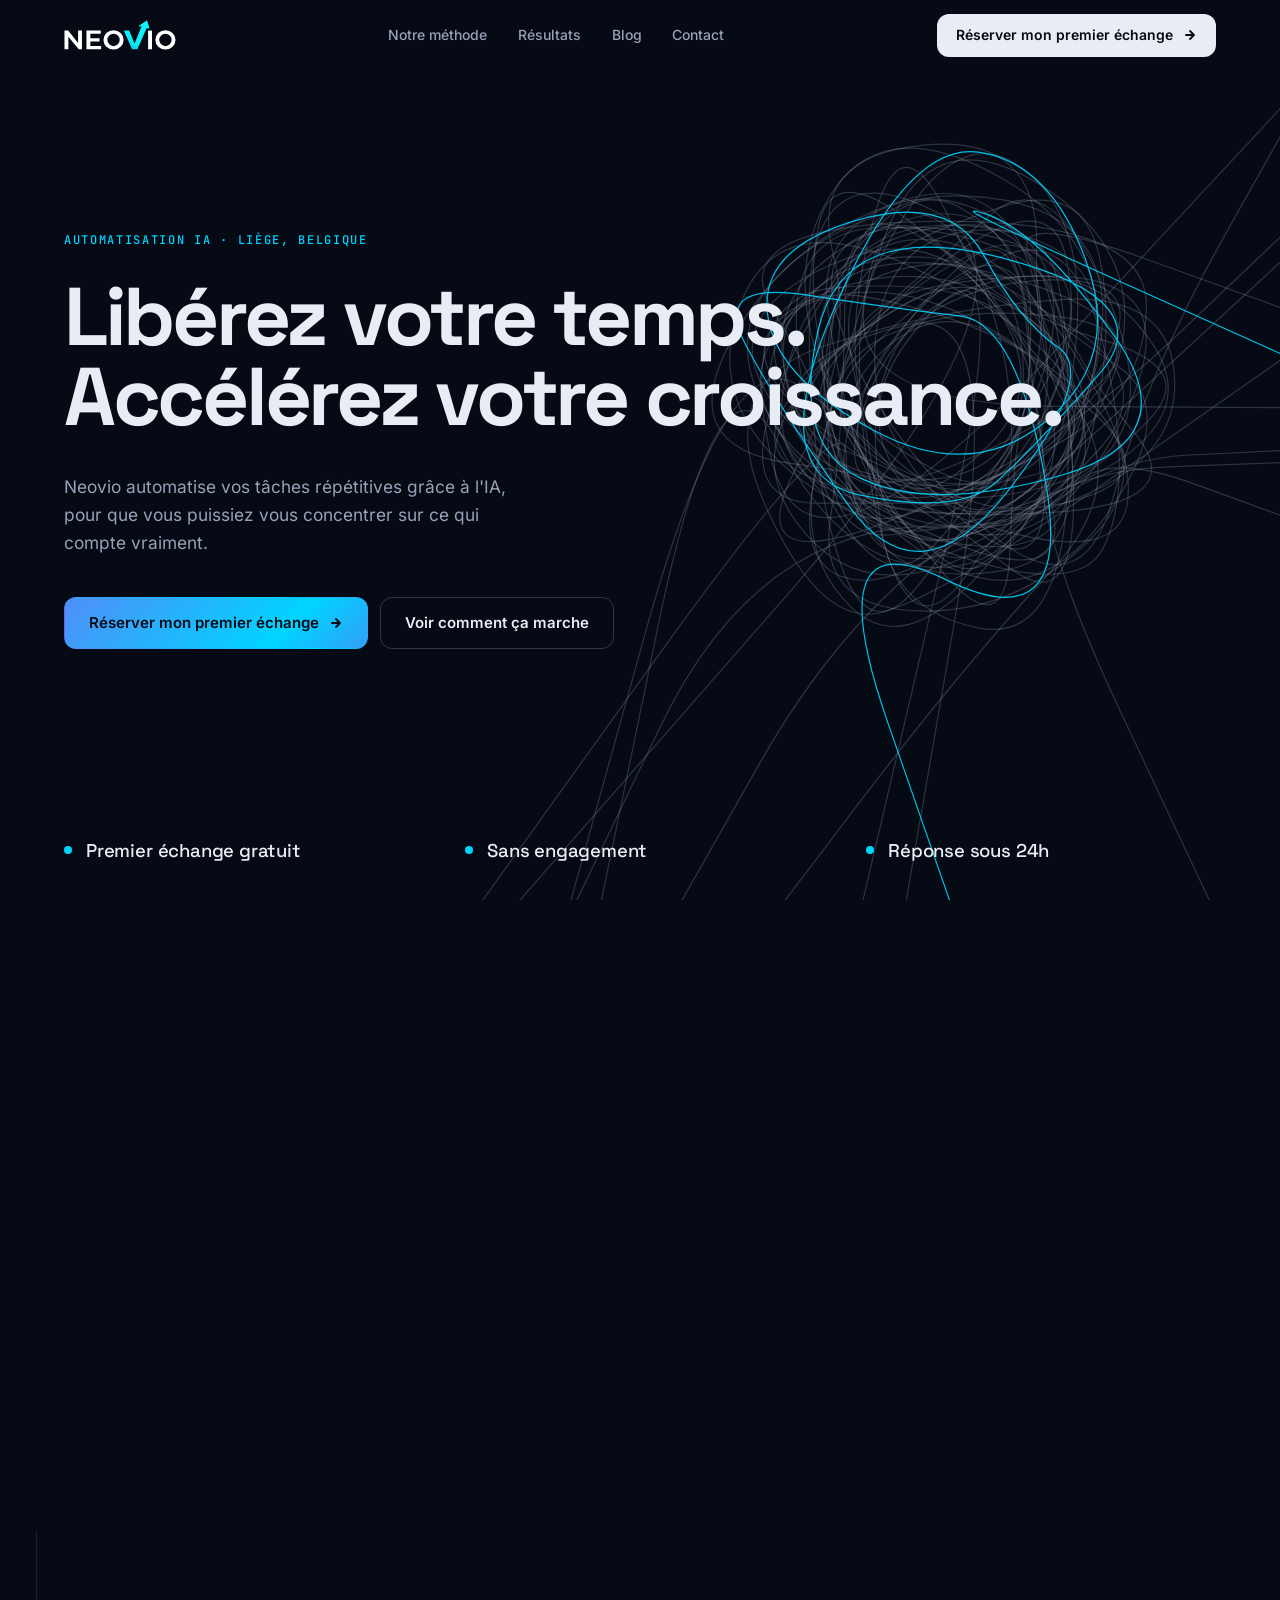
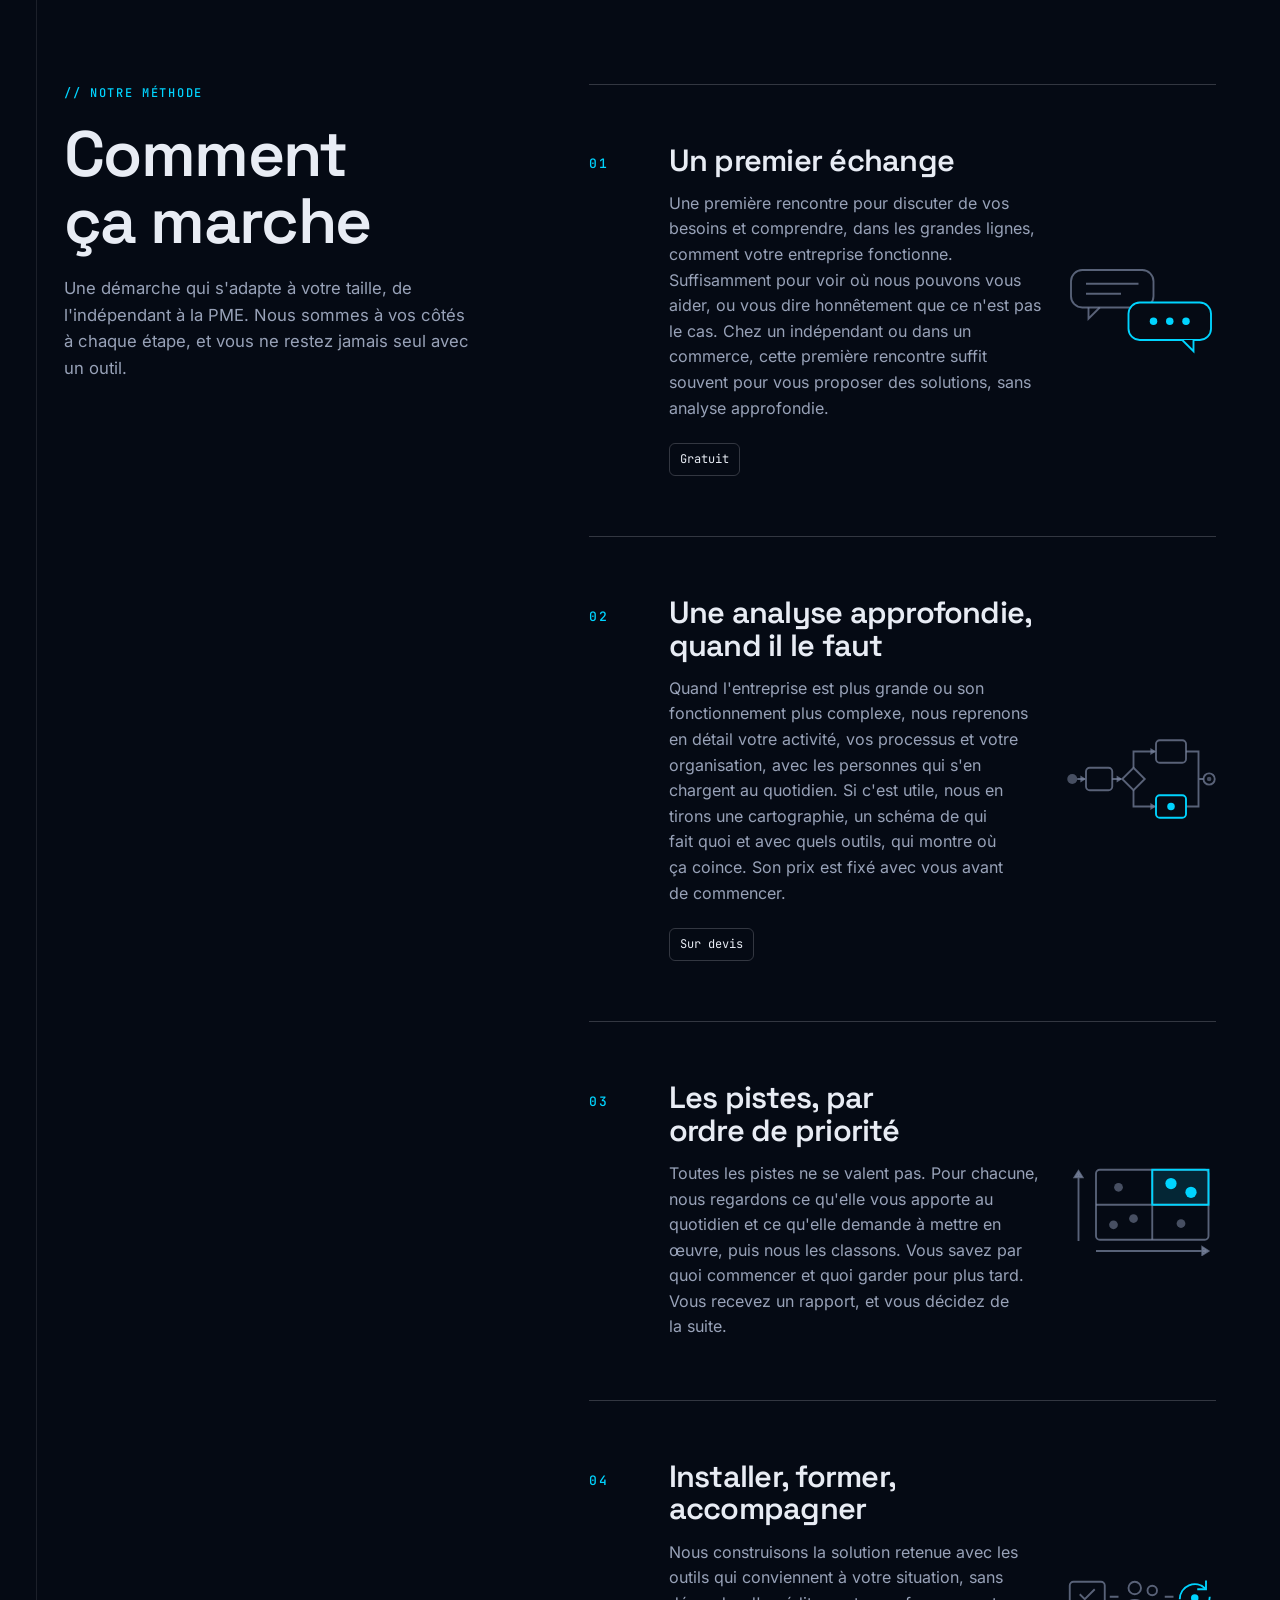
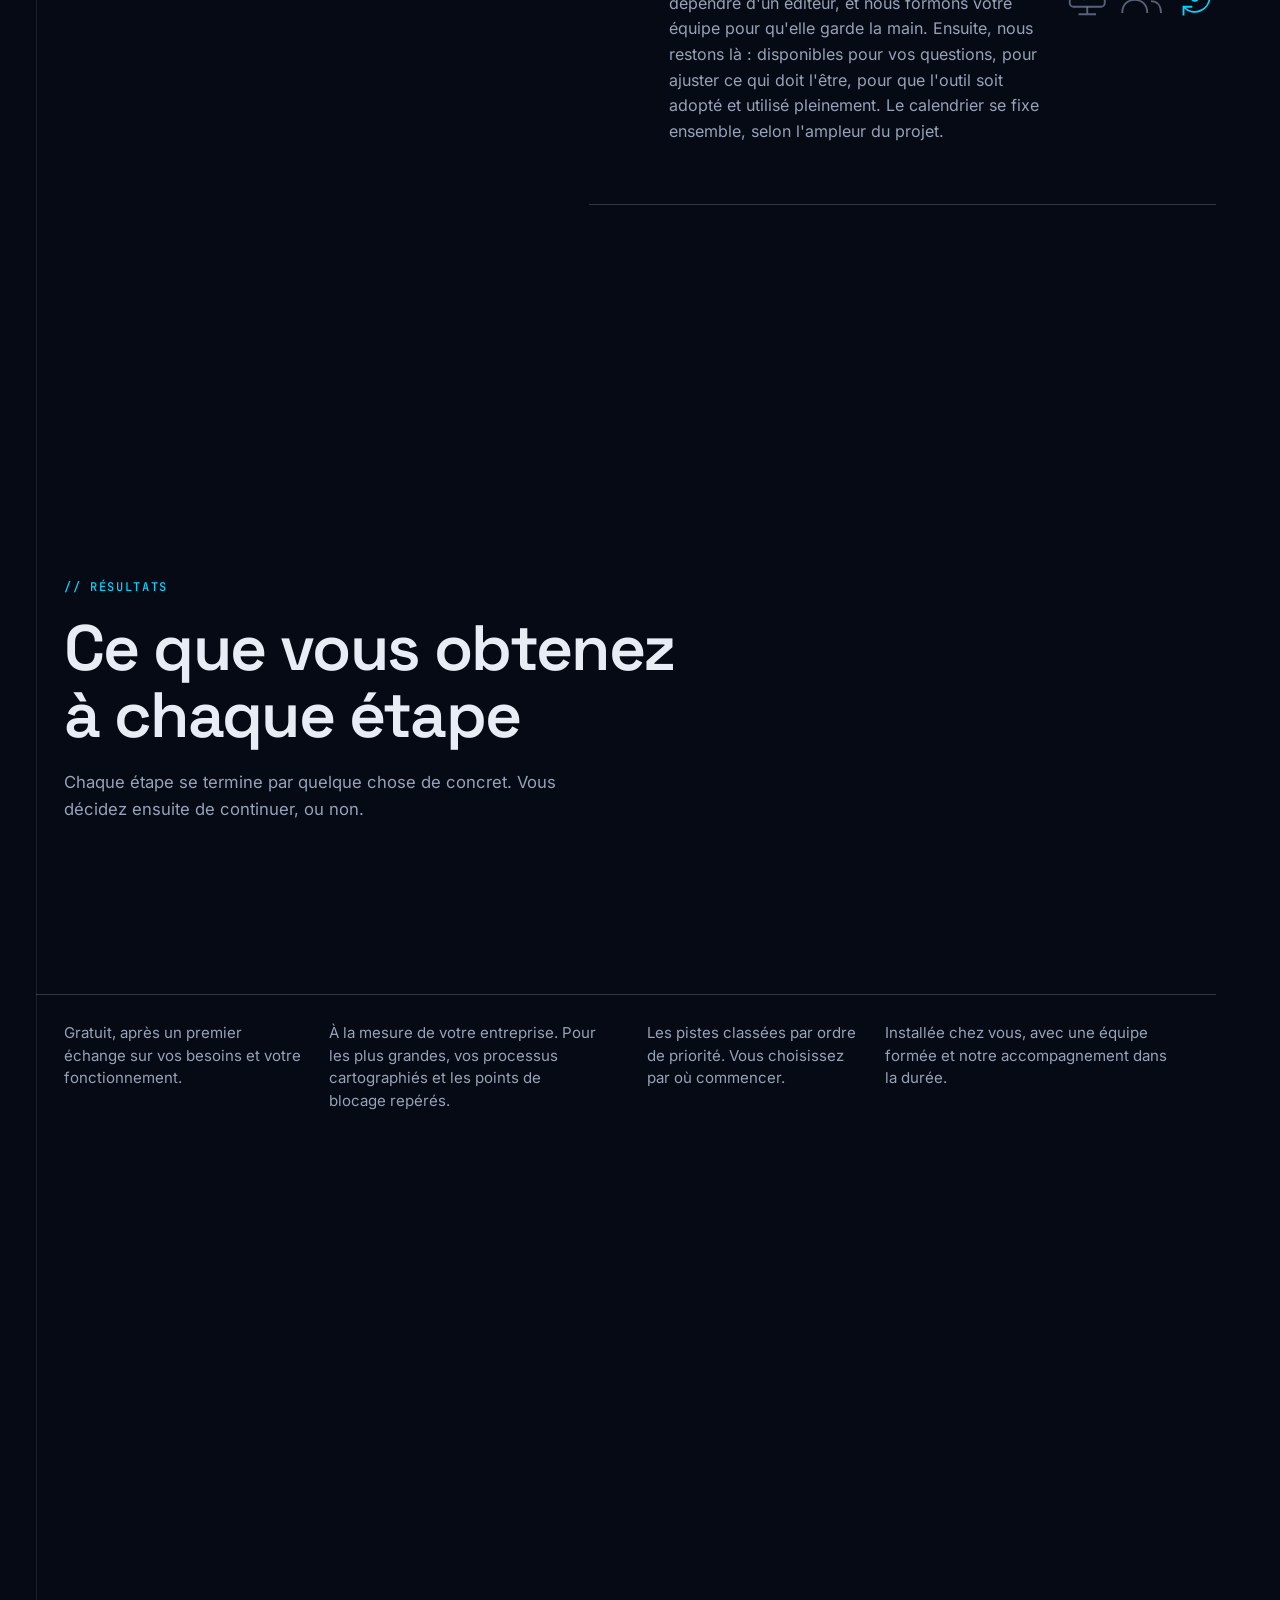
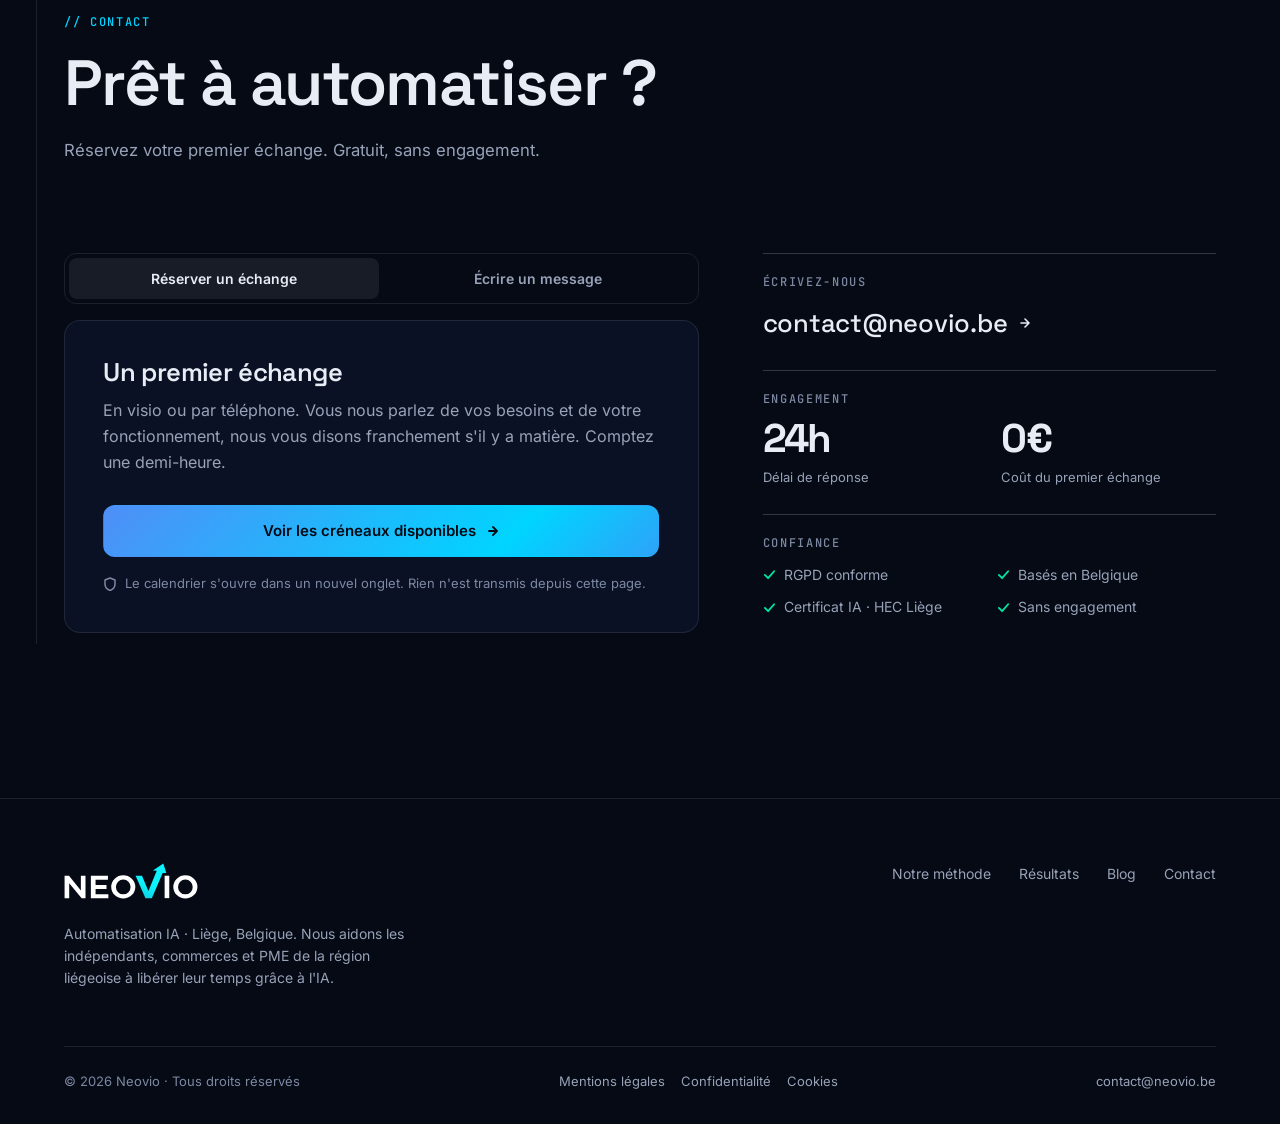
==== commit e083028e: "Textes : etape 1, version courte Co-Authored-By: Claude Opus 5.5 <noreply@anthropic.com>" ====
--- a/index.html
+++ b/index.html
@@ -124,7 +124,7 @@
       <li class="step reveal">
         <span class="step-num mono">01</span>
         <h3>Un premier échange</h3>
-        <p>Une première rencontre pour discuter de vos besoins et comprendre, dans les grandes lignes, comment votre entreprise fonctionne. Suffisamment pour voir où nous pouvons vous aider. Et si ce n'est pas le cas, nous vous le dirons franchement. Chez un indépendant ou dans un commerce, cette première rencontre suffit souvent pour vous proposer des solutions, sans analyse approfondie.</p>
+        <p>Une première rencontre pour discuter de vos besoins et comprendre, dans les grandes lignes, comment votre entreprise fonctionne. Suffisamment pour voir où nous pouvons vous aider, ou vous dire honnêtement que ce n'est pas le cas. Chez un indépendant ou dans un commerce, cette première rencontre suffit souvent pour vous proposer des solutions, sans analyse approfondie.</p>
         <span class="step-badge">Gratuit</span>
         <svg class="step-fig" viewBox="0 0 120 72" aria-hidden="true"><rect x="4" y="4" width="66" height="30" rx="9" class="fig-box"/><path d="M18 34v9l9-9" class="fig-box"/><path d="M16 15H58M16 23H44" class="fig-axis"/><rect x="50" y="30" width="66" height="30" rx="9" class="fig-box fig-box-on fig-solid"/><path d="M102 60v9l-9-9" class="fig-box fig-box-on fig-solid"/><circle cx="70" cy="45" r="3" class="fig-on"/><circle cx="83" cy="45" r="3" class="fig-on"/><circle cx="96" cy="45" r="3" class="fig-on"/></svg>
       </li>
